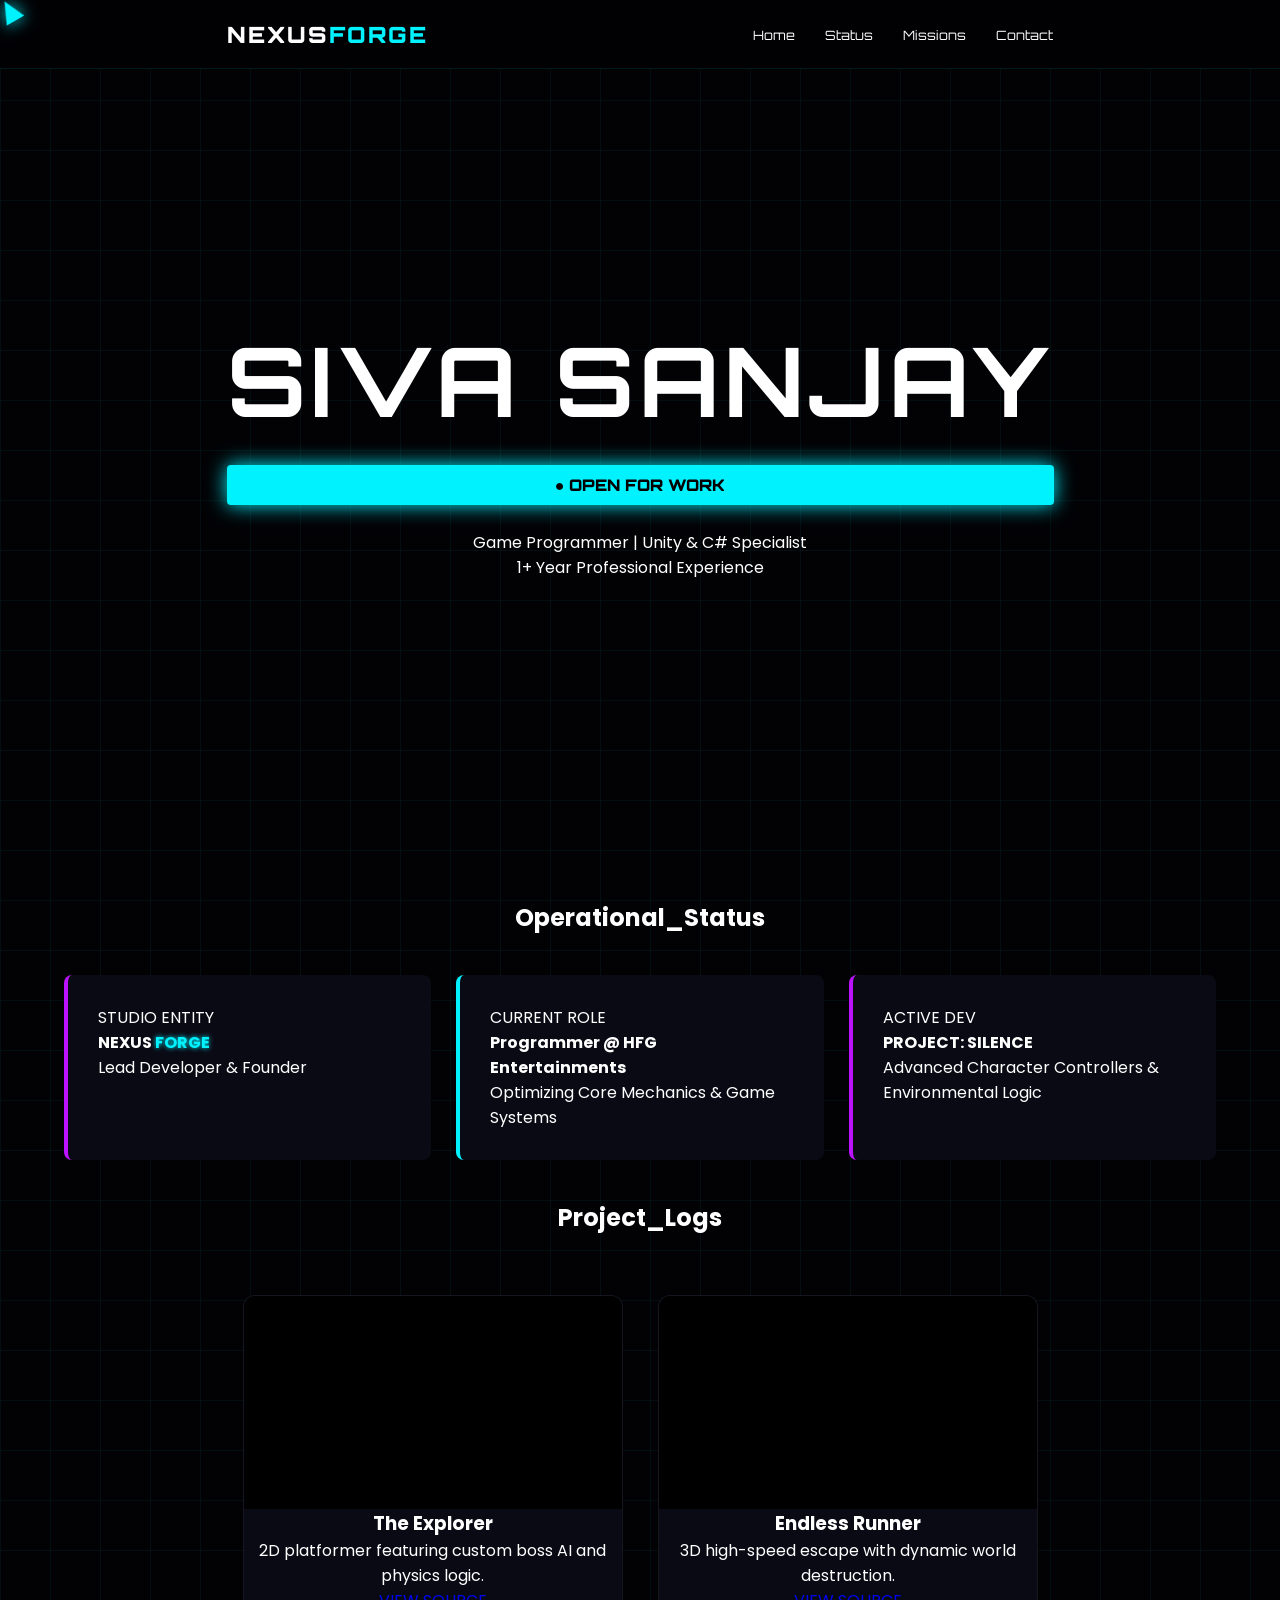
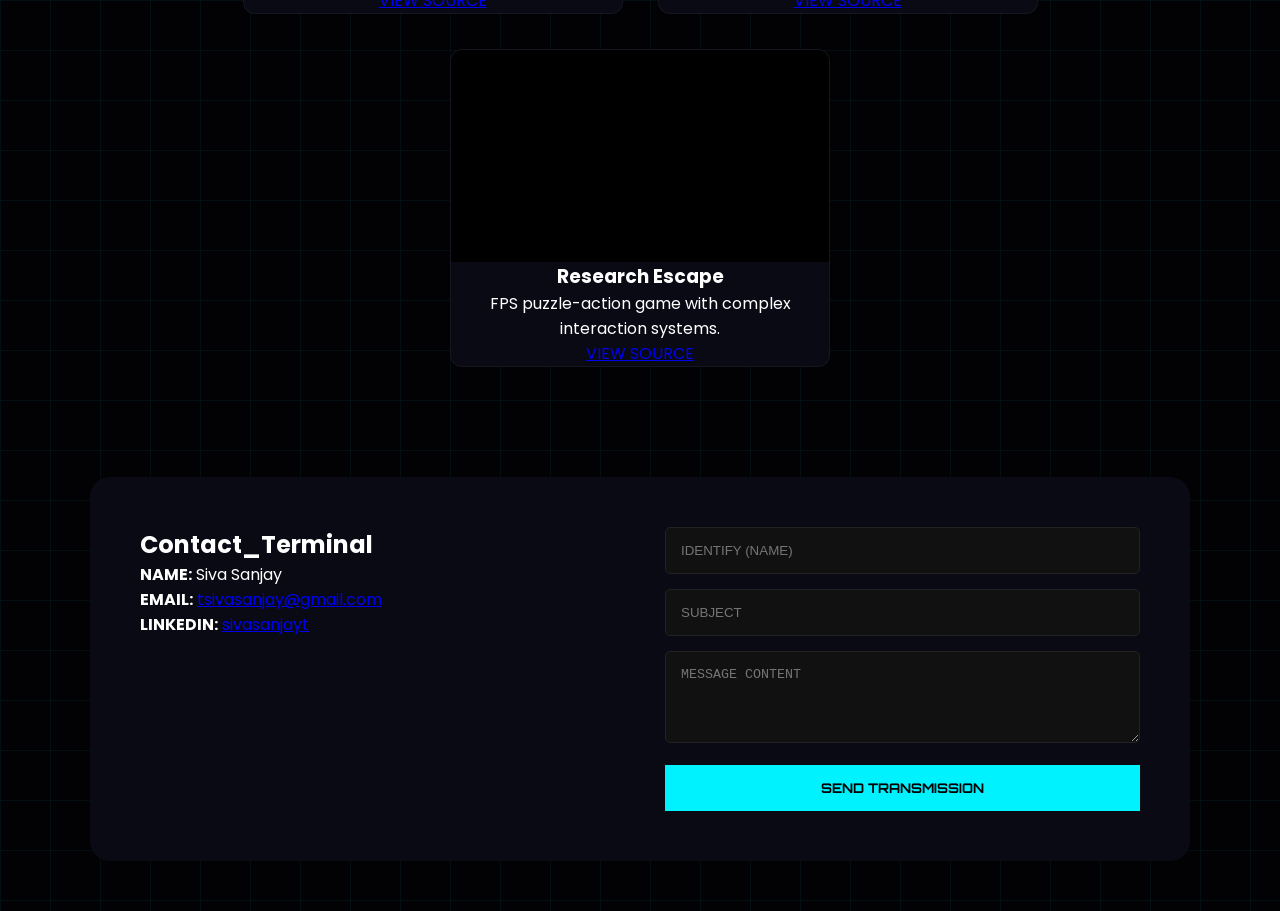
==== index.html @ a41b48b2 "asd" ====
<!DOCTYPE html>
<html lang="en">
<head>
  <meta charset="UTF-8" />
  <meta name="viewport" content="width=device-width, initial-scale=1.0" />
  <title>Siva Sanjay | Nexus Forge Studios</title>
  <link href="https://fonts.googleapis.com/css2?family=Orbitron:wght@400;700;900&family=Poppins:wght@300;400;600&display=swap" rel="stylesheet"/>
  <link href="https://unpkg.com/aos@2.3.1/dist/aos.css" rel="stylesheet">
  <link rel="stylesheet" href="style.css" />
</head>
<body class="dark-theme">
  <div class="custom-cursor"></div>

  <header>
    <nav class="nav-container">
      <div class="logo">NEXUS<span class="forge-glitch" id="forge-logo">FORGE</span></div>
      <ul class="nav-links">
        <li><a href="#home">Home</a></li>
        <li><a href="#status">Status</a></li>
        <li><a href="#projects">Missions</a></li>
        <li><a href="#contact">Contact</a></li>
      </ul>
    </nav>
  </header>

  <main>
    <section class="hero" id="home">
      <div class="hero-content">
        <h1 class="glitch-name" id="main-name" data-text="SIVA SANJAY">SIVA SANJAY</h1>
        <div class="availability-highlight">● OPEN FOR WORK</div>
        <p class="subtitle">Game Programmer | Unity & C# Specialist</p>
        <p class="experience-badge">1+ Year Professional Experience</p>
      </div>
    </section>

    <section id="status" class="status-section" data-aos="fade-up">
      <h2 class="section-title">Operational_Status</h2>
      <div class="status-grid">
        <div class="status-item">
          <span class="node-label">STUDIO ENTITY</span>
          <h4 class="white-text">NEXUS <span class="neon-text">FORGE</span></h4>
          <p>Lead Developer & Founder</p>
        </div>
        <div class="status-item highlight-border">
          <span class="node-label">CURRENT ROLE</span>
          <h4>Programmer @ HFG Entertainments</h4>
          <p>Optimizing Core Mechanics & Game Systems</p>
        </div>
        <div class="status-item silence-node">
          <span class="node-label">ACTIVE DEV</span>
          <h4 class="purple-text">PROJECT: SILENCE</h4>
          <p>Advanced Character Controllers & Environmental Logic</p>
        </div>
      </div>
    </section>

    <section id="projects" class="projects">
      <h2 class="section-title" data-aos="fade-down">Project_Logs</h2>
      <div class="project-grid">
        <div class="project-card" data-aos="fade-up">
          <div class="video-container">
            <video autoplay muted loop playsinline preload="auto">
              <source src="2d-game-demo.mp4" type="video/mp4">
            </video>
          </div>
          <div class="card-info">
            <h3>The Explorer</h3>
            <p>2D platformer featuring custom boss AI and physics logic.</p>
            <a href="https://github.com/SivaSanjayT/2DGame" target="_blank" class="neon-btn">VIEW SOURCE</a>
          </div>
        </div>
        <div class="project-card" data-aos="fade-up" data-aos-delay="100">
          <div class="video-container">
            <video autoplay muted loop playsinline preload="auto">
              <source src="3d-runner-demo.mp4" type="video/mp4">
            </video>
          </div>
          <div class="card-info">
            <h3>Endless Runner</h3>
            <p>3D high-speed escape with dynamic world destruction.</p>
            <a href="https://github.com/SivaSanjayT/3DRunner" target="_blank" class="neon-btn">VIEW SOURCE</a>
          </div>
        </div>
        <div class="project-card" data-aos="fade-up" data-aos-delay="200">
          <div class="video-container">
            <video autoplay muted loop playsinline preload="auto">
              <source src="fps-game-demo.mp4" type="video/mp4">
            </video>
          </div>
          <div class="card-info">
            <h3>Research Escape</h3>
            <p>FPS puzzle-action game with complex interaction systems.</p>
            <a href="https://github.com/SivaSanjayT/FPSGame" target="_blank" class="neon-btn">VIEW SOURCE</a>
          </div>
        </div>
      </div>
    </section>

    <section id="contact" class="contact-section">
      <div class="contact-box" data-aos="zoom-in">
        <div class="contact-details">
          <h2 class="section-title">Contact_Terminal</h2>
          <p><strong>NAME:</strong> Siva Sanjay</p>
          <p><strong>EMAIL:</strong> <a href="mailto:tsivasanjay@gmail.com">tsivasanjay@gmail.com</a></p>
          <p><strong>LINKEDIN:</strong> <a href="https://www.linkedin.com/in/sivasanjayt" target="_blank">sivasanjayt</a></p>
        </div>
        <form class="contact-form" action="https://formspree.io/f/your_id" method="POST">
          <input type="text" name="name" placeholder="IDENTIFY (NAME)" required>
          <input type="text" name="subject" placeholder="SUBJECT" required>
          <textarea name="message" placeholder="MESSAGE CONTENT" rows="4" required></textarea>
          <button type="submit">SEND TRANSMISSION</button>
        </form>
      </div>
    </section>
  </main>

  <script src="https://unpkg.com/aos@2.3.1/dist/aos.js"></script>
  <script src="script.js"></script>
</body>
</html>
---- style.css ----
:root {
  --neon: #00f2ff;
  --purple: #bc13fe;
  --bg: #020205;
}

/* Base Styles */
* { cursor: none; box-sizing: border-box; margin: 0; padding: 0; }
body {
  background: var(--bg);
  background-image: linear-gradient(rgba(0, 242, 255, 0.05) 1px, transparent 1px), 
                    linear-gradient(90deg, rgba(0, 242, 255, 0.05) 1px, transparent 1px);
  background-size: 50px 50px;
  color: #fff;
  font-family: 'Poppins', sans-serif;
  overflow-x: hidden;
  text-align: center;
}

/* Stealth Cursor */
.custom-cursor {
  width: 0; height: 0;
  border-left: 10px solid transparent;
  border-right: 10px solid transparent;
  border-bottom: 22px solid var(--neon);
  position: fixed;
  z-index: 10000;
  pointer-events: none;
  transform: rotate(-30deg);
  filter: drop-shadow(0 0 8px var(--neon));
}

/* Centered Navigation */
.nav-container {
  display: flex;
  justify-content: space-around;
  align-items: center;
  padding: 20px 5%;
  position: fixed;
  width: 100%;
  top: 0;
  background: rgba(2, 2, 5, 0.95);
  backdrop-filter: blur(10px);
  z-index: 1000;
  border-bottom: 1px solid rgba(0, 242, 255, 0.1);
}

.logo { font-family: 'Orbitron'; font-weight: 900; font-size: 1.4rem; letter-spacing: 2px; }
.forge-glitch { color: var(--neon); }
.nav-links { display: flex; list-style: none; gap: 30px; }
.nav-links a { text-decoration: none; color: #fff; font-family: 'Orbitron'; font-size: 0.8rem; transition: 0.3s; }
.nav-links a:hover { color: var(--neon); text-shadow: 0 0 10px var(--neon); }

/* Hero Section */
.hero {
  height: 100vh;
  display: flex;
  flex-direction: column;
  justify-content: center;
  align-items: center;
}

.glitch-name { font-family: 'Orbitron'; font-size: clamp(2.5rem, 10vw, 6rem); letter-spacing: 5px; }

.availability-highlight {
  background: var(--neon);
  color: #000;
  padding: 10px 30px;
  font-family: 'Orbitron';
  font-weight: 900;
  margin: 25px 0;
  box-shadow: 0 0 20px var(--neon);
  border-radius: 4px;
}

/* Centered Grid for Projects */
.project-grid {
  display: flex;
  flex-wrap: wrap;
  justify-content: center;
  gap: 35px;
  padding: 60px 5%;
  max-width: 1400px;
  margin: 0 auto;
}

.project-card {
  background: #0a0a15;
  width: 380px;
  border-radius: 12px;
  overflow: hidden;
  border: 1px solid rgba(255,255,255,0.05);
  transition: 0.4s;
}

.project-card:hover { border-color: var(--neon); transform: translateY(-10px); box-shadow: 0 10px 30px rgba(0, 242, 255, 0.1); }
.video-container { width: 100%; aspect-ratio: 16/9; overflow: hidden; background: #000; }
.video-container video { width: 100%; height: 100%; object-fit: cover; }

/* Status Grid */
.status-grid {
  display: flex;
  flex-wrap: wrap;
  justify-content: center;
  gap: 25px;
  padding: 40px 5%;
}

.status-item {
  background: #0a0a15;
  padding: 30px;
  flex: 1;
  min-width: 300px;
  max-width: 400px;
  text-align: left;
  border-radius: 8px;
  border-left: 4px solid var(--purple);
}

.highlight-border { border-left-color: var(--neon); }
.neon-text { color: var(--neon); text-shadow: 0 0 5px var(--neon); }

/* Contact Section */
.contact-box {
  display: flex;
  flex-wrap: wrap;
  gap: 50px;
  background: #0a0a15;
  padding: 50px;
  border-radius: 20px;
  max-width: 1100px;
  margin: 50px auto;
  text-align: left;
}

.contact-details, .contact-form { flex: 1; min-width: 300px; }
.contact-form input, .contact-form textarea {
  width: 100%; background: #111; border: 1px solid #222; 
  padding: 15px; color: #fff; margin-bottom: 15px; border-radius: 5px;
}

.contact-form button {
  width: 100%; padding: 15px; background: var(--neon); 
  border: none; font-weight: bold; font-family: 'Orbitron';
}

/* Animations */
.glitch-effect { animation: glitch-anim 0.2s infinite; text-shadow: 3px 0 var(--purple); }
@keyframes glitch-anim {
  0% { transform: translate(2px, -2px); }
  50% { transform: translate(-2px, 2px); }
  100% { transform: translate(0); }
}

@media (max-width: 768px) {
  .nav-links { display: none; }
  .custom-cursor { display: none; }
  * { cursor: auto; }
}
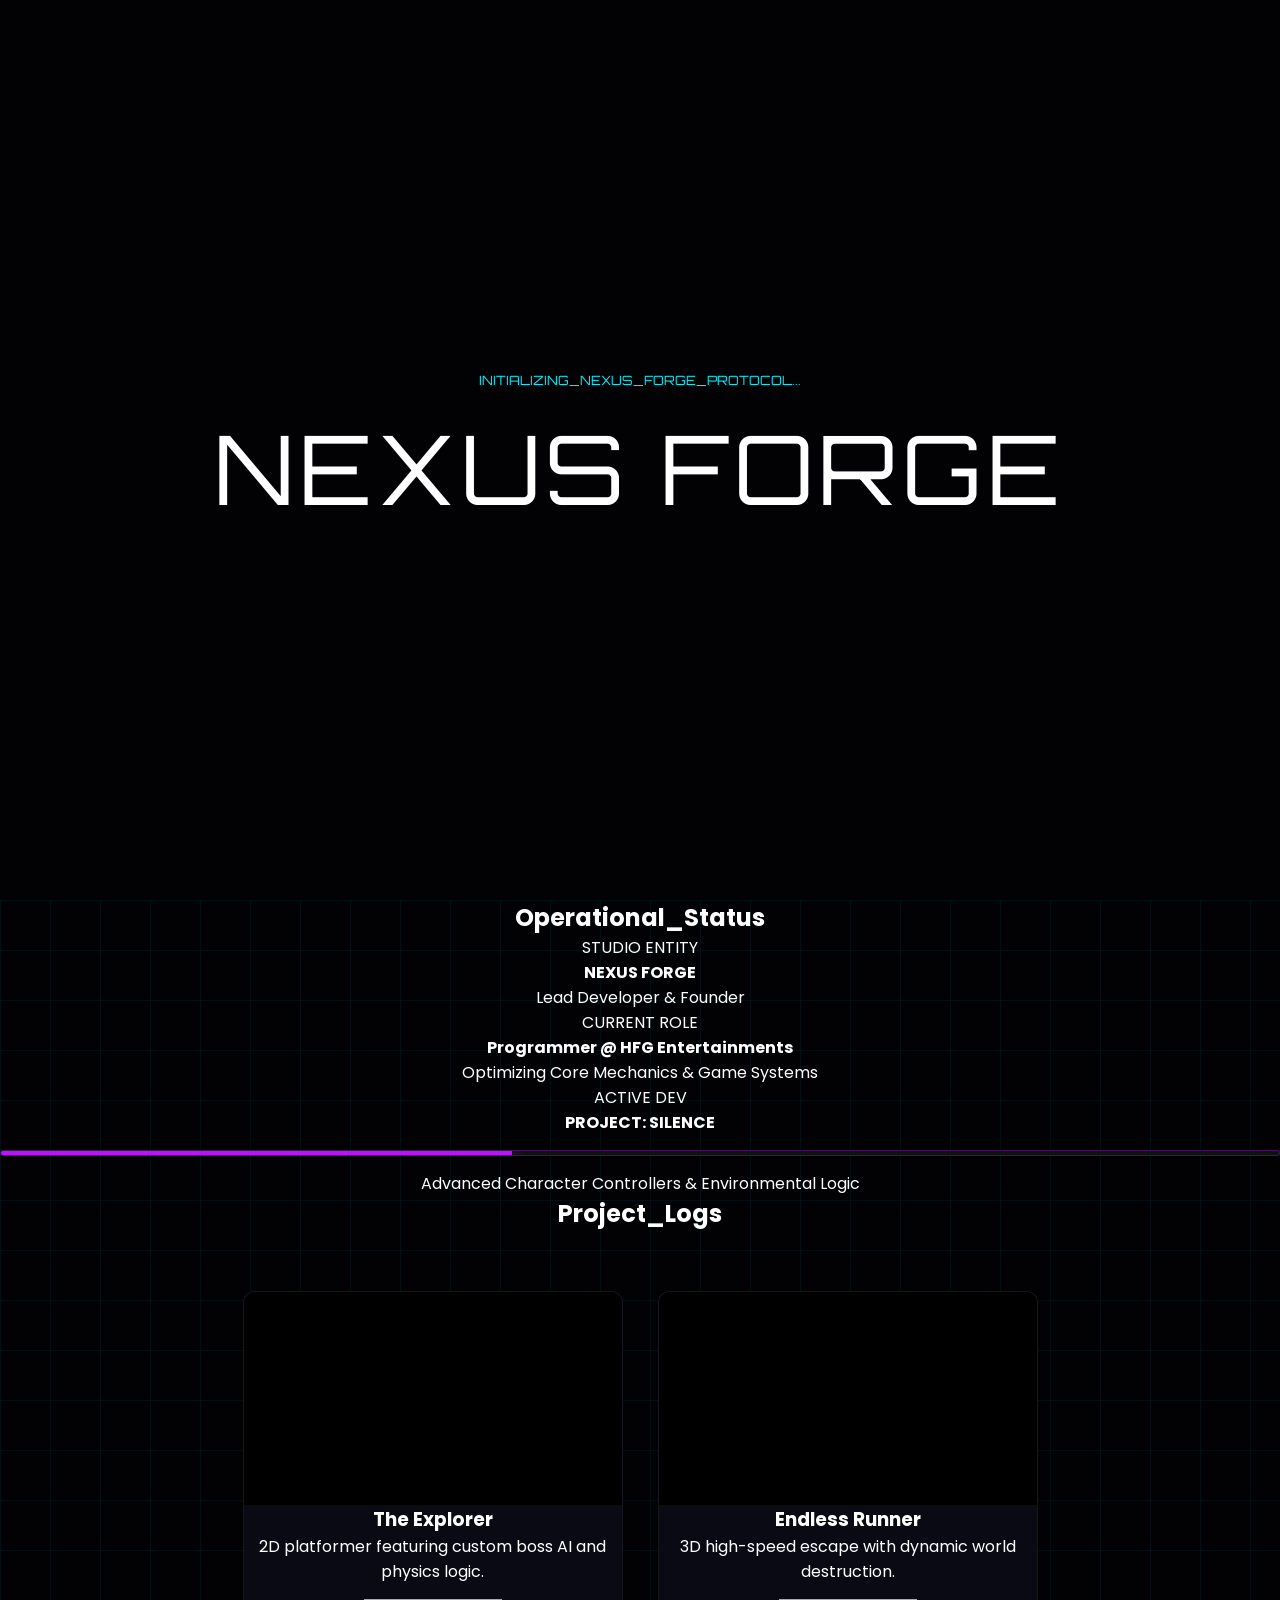
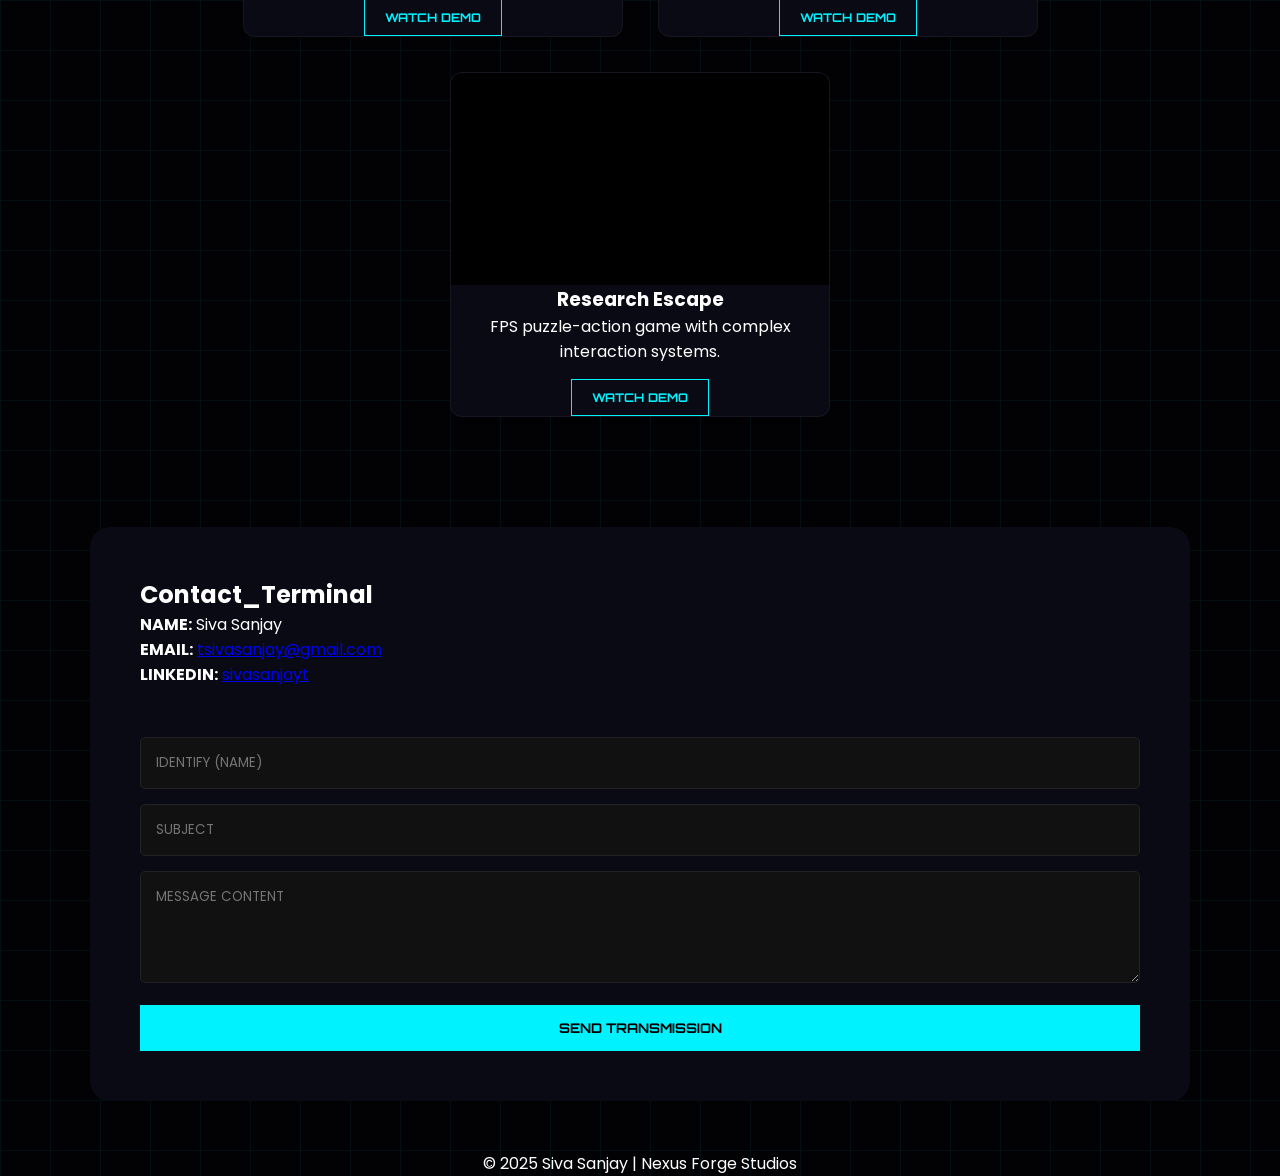
==== commit 9c6e55bd: "udpated ypurub elinek and others" ====
--- a/index.html
+++ b/index.html
@@ -9,6 +9,11 @@
   <link rel="stylesheet" href="style.css" />
 </head>
 <body class="dark-theme">
+  <div id="loader-wrapper">
+    <div class="boot-text">INITIALIZING_NEXUS_FORGE_PROTOCOL...</div>
+    <div class="loader-logo glitch-name" data-text="NEXUS FORGE">NEXUS FORGE</div>
+  </div>
+
   <div class="custom-cursor"></div>
 
   <header>
@@ -48,7 +53,10 @@
         </div>
         <div class="status-item silence-node">
           <span class="node-label">ACTIVE DEV</span>
-          <h4 class="purple-text">PROJECT: SILENCE</h4>
+          <h4 class="purple-text glitch-small" data-text="PROJECT: SILENCE">PROJECT: SILENCE</h4>
+          <div class="looping-progress-container">
+            <div class="looping-progress-bar"></div>
+          </div>
           <p>Advanced Character Controllers & Environmental Logic</p>
         </div>
       </div>
@@ -66,7 +74,7 @@
           <div class="card-info">
             <h3>The Explorer</h3>
             <p>2D platformer featuring custom boss AI and physics logic.</p>
-            <a href="https://github.com/SivaSanjayT/2DGame" target="_blank" class="neon-btn">VIEW SOURCE</a>
+            <a href="https://www.youtube.com/watch?v=54uTe1ITH50" target="_blank" class="neon-btn">WATCH DEMO</a>
           </div>
         </div>
         <div class="project-card" data-aos="fade-up" data-aos-delay="100">
@@ -78,7 +86,7 @@
           <div class="card-info">
             <h3>Endless Runner</h3>
             <p>3D high-speed escape with dynamic world destruction.</p>
-            <a href="https://github.com/SivaSanjayT/3DRunner" target="_blank" class="neon-btn">VIEW SOURCE</a>
+            <a href="https://www.youtube.com/watch?v=nbySOXS1XUM" target="_blank" class="neon-btn">WATCH DEMO</a>
           </div>
         </div>
         <div class="project-card" data-aos="fade-up" data-aos-delay="200">
@@ -90,7 +98,7 @@
           <div class="card-info">
             <h3>Research Escape</h3>
             <p>FPS puzzle-action game with complex interaction systems.</p>
-            <a href="https://github.com/SivaSanjayT/FPSGame" target="_blank" class="neon-btn">VIEW SOURCE</a>
+            <a href="https://www.youtube.com/watch?v=y6Q-Pk1pF6A" target="_blank" class="neon-btn">WATCH DEMO</a>
           </div>
         </div>
       </div>
@@ -104,7 +112,7 @@
           <p><strong>EMAIL:</strong> <a href="mailto:tsivasanjay@gmail.com">tsivasanjay@gmail.com</a></p>
           <p><strong>LINKEDIN:</strong> <a href="https://www.linkedin.com/in/sivasanjayt" target="_blank">sivasanjayt</a></p>
         </div>
-        <form class="contact-form" action="https://formspree.io/f/your_id" method="POST">
+        <form class="contact-form" action="https://formspree.io/f/mqezrzgg" method="POST">
           <input type="text" name="name" placeholder="IDENTIFY (NAME)" required>
           <input type="text" name="subject" placeholder="SUBJECT" required>
           <textarea name="message" placeholder="MESSAGE CONTENT" rows="4" required></textarea>
@@ -114,6 +122,10 @@
     </section>
   </main>
 
+  <footer>
+    <p>&copy; 2025 Siva Sanjay | Nexus Forge Studios</p>
+  </footer>
+
   <script src="https://unpkg.com/aos@2.3.1/dist/aos.js"></script>
   <script src="script.js"></script>
 </body>
--- a/style.css
+++ b/style.css
@@ -4,7 +4,6 @@
   --bg: #020205;
 }
 
-/* Base Styles */
 * { cursor: none; box-sizing: border-box; margin: 0; padding: 0; }
 body {
   background: var(--bg);
@@ -17,143 +16,76 @@
   text-align: center;
 }
 
-/* Stealth Cursor */
+/* CUSTOM STEALTH CURSOR */
 .custom-cursor {
   width: 0; height: 0;
-  border-left: 10px solid transparent;
-  border-right: 10px solid transparent;
+  border-left: 10px solid transparent; border-right: 10px solid transparent;
   border-bottom: 22px solid var(--neon);
-  position: fixed;
-  z-index: 10000;
-  pointer-events: none;
-  transform: rotate(-30deg);
-  filter: drop-shadow(0 0 8px var(--neon));
+  position: fixed; z-index: 10000; pointer-events: none;
+  transform: rotate(-30deg); filter: drop-shadow(0 0 8px var(--neon));
 }
 
-/* Centered Navigation */
+/* BOOT LOADER */
+#loader-wrapper {
+  position: fixed; top: 0; left: 0; width: 100%; height: 100%;
+  background: var(--bg); z-index: 20000;
+  display: flex; flex-direction: column; justify-content: center; align-items: center;
+  transition: opacity 0.8s ease-out;
+}
+.boot-text { font-family: 'Orbitron'; color: var(--neon); font-size: 0.8rem; margin-bottom: 20px; }
+
+/* NAV */
 .nav-container {
-  display: flex;
-  justify-content: space-around;
-  align-items: center;
-  padding: 20px 5%;
-  position: fixed;
-  width: 100%;
-  top: 0;
-  background: rgba(2, 2, 5, 0.95);
-  backdrop-filter: blur(10px);
-  z-index: 1000;
-  border-bottom: 1px solid rgba(0, 242, 255, 0.1);
+  display: flex; justify-content: space-around; align-items: center;
+  padding: 20px 5%; position: fixed; width: 100%; top: 0;
+  background: rgba(2, 2, 5, 0.95); backdrop-filter: blur(10px);
+  z-index: 1000; border-bottom: 1px solid rgba(0, 242, 255, 0.1);
 }
 
-.logo { font-family: 'Orbitron'; font-weight: 900; font-size: 1.4rem; letter-spacing: 2px; }
-.forge-glitch { color: var(--neon); }
-.nav-links { display: flex; list-style: none; gap: 30px; }
-.nav-links a { text-decoration: none; color: #fff; font-family: 'Orbitron'; font-size: 0.8rem; transition: 0.3s; }
-.nav-links a:hover { color: var(--neon); text-shadow: 0 0 10px var(--neon); }
-
-/* Hero Section */
-.hero {
-  height: 100vh;
-  display: flex;
-  flex-direction: column;
-  justify-content: center;
-  align-items: center;
-}
-
+/* HERO */
+.hero { height: 100vh; display: flex; flex-direction: column; justify-content: center; align-items: center; }
 .glitch-name { font-family: 'Orbitron'; font-size: clamp(2.5rem, 10vw, 6rem); letter-spacing: 5px; }
 
 .availability-highlight {
-  background: var(--neon);
-  color: #000;
-  padding: 10px 30px;
-  font-family: 'Orbitron';
-  font-weight: 900;
-  margin: 25px 0;
-  box-shadow: 0 0 20px var(--neon);
-  border-radius: 4px;
+  background: var(--neon); color: #000; padding: 10px 30px;
+  font-family: 'Orbitron'; font-weight: 900; margin: 25px 0;
+  box-shadow: 0 0 20px var(--neon); border-radius: 4px;
 }
 
-/* Centered Grid for Projects */
-.project-grid {
-  display: flex;
-  flex-wrap: wrap;
-  justify-content: center;
-  gap: 35px;
-  padding: 60px 5%;
-  max-width: 1400px;
-  margin: 0 auto;
+/* LOOPING PROGRESS BAR */
+.looping-progress-container {
+  width: 100%; background: #111; height: 6px;
+  margin: 15px 0; border-radius: 3px; overflow: hidden;
+  border: 1px solid rgba(188, 19, 254, 0.3);
+}
+.looping-progress-bar {
+  width: 40%; height: 100%; background: var(--purple);
+  box-shadow: 0 0 15px var(--purple);
+  animation: loop-progress 2s infinite ease-in-out;
+}
+@keyframes loop-progress {
+  0% { transform: translateX(-110%); }
+  100% { transform: translateX(260%); }
 }
 
-.project-card {
-  background: #0a0a15;
-  width: 380px;
-  border-radius: 12px;
-  overflow: hidden;
-  border: 1px solid rgba(255,255,255,0.05);
-  transition: 0.4s;
-}
-
+/* PROJECT CARDS */
+.project-grid { display: flex; flex-wrap: wrap; justify-content: center; gap: 35px; padding: 60px 5%; max-width: 1400px; margin: 0 auto; }
+.project-card { background: #0a0a15; width: 380px; border-radius: 12px; overflow: hidden; border: 1px solid rgba(255,255,255,0.05); transition: 0.4s; }
 .project-card:hover { border-color: var(--neon); transform: translateY(-10px); box-shadow: 0 10px 30px rgba(0, 242, 255, 0.1); }
 .video-container { width: 100%; aspect-ratio: 16/9; overflow: hidden; background: #000; }
 .video-container video { width: 100%; height: 100%; object-fit: cover; }
+.neon-btn { display: inline-block; padding: 10px 20px; border: 1px solid var(--neon); color: var(--neon); font-family: 'Orbitron'; text-decoration: none; font-weight: bold; font-size: 0.75rem; margin-top: 15px; }
+.neon-btn:hover { background: var(--neon); color: #000; box-shadow: 0 0 15px var(--neon); }
 
-/* Status Grid */
-.status-grid {
-  display: flex;
-  flex-wrap: wrap;
-  justify-content: center;
-  gap: 25px;
-  padding: 40px 5%;
-}
-
-.status-item {
-  background: #0a0a15;
-  padding: 30px;
-  flex: 1;
-  min-width: 300px;
-  max-width: 400px;
-  text-align: left;
-  border-radius: 8px;
-  border-left: 4px solid var(--purple);
-}
-
-.highlight-border { border-left-color: var(--neon); }
-.neon-text { color: var(--neon); text-shadow: 0 0 5px var(--neon); }
-
-/* Contact Section */
-.contact-box {
-  display: flex;
-  flex-wrap: wrap;
-  gap: 50px;
-  background: #0a0a15;
-  padding: 50px;
-  border-radius: 20px;
-  max-width: 1100px;
-  margin: 50px auto;
-  text-align: left;
-}
-
-.contact-details, .contact-form { flex: 1; min-width: 300px; }
-.contact-form input, .contact-form textarea {
-  width: 100%; background: #111; border: 1px solid #222; 
-  padding: 15px; color: #fff; margin-bottom: 15px; border-radius: 5px;
-}
-
-.contact-form button {
-  width: 100%; padding: 15px; background: var(--neon); 
-  border: none; font-weight: bold; font-family: 'Orbitron';
-}
-
-/* Animations */
-.glitch-effect { animation: glitch-anim 0.2s infinite; text-shadow: 3px 0 var(--purple); }
+/* GLITCH EFFECTS */
+.glitch-effect { animation: glitch-anim 0.2s infinite; text-shadow: 4px 0 var(--purple), -4px 0 var(--neon); }
 @keyframes glitch-anim {
   0% { transform: translate(2px, -2px); }
   50% { transform: translate(-2px, 2px); }
   100% { transform: translate(0); }
 }
 
-@media (max-width: 768px) {
-  .nav-links { display: none; }
-  .custom-cursor { display: none; }
-  * { cursor: auto; }
-}+/* CONTACT */
+.contact-box { display: flex; flex-wrap: wrap; gap: 50px; background: #0a0a15; padding: 50px; border-radius: 20px; max-width: 1100px; margin: 50px auto; text-align: left; }
+.contact-form input, .contact-form textarea { width: 100%; background: #111; border: 1px solid #222; padding: 15px; color: #fff; margin-bottom: 15px; border-radius: 5px; font-family: 'Poppins'; }
+.contact-form button { width: 100%; padding: 15px; background: var(--neon); border: none; font-weight: bold; font-family: 'Orbitron'; cursor: none; }
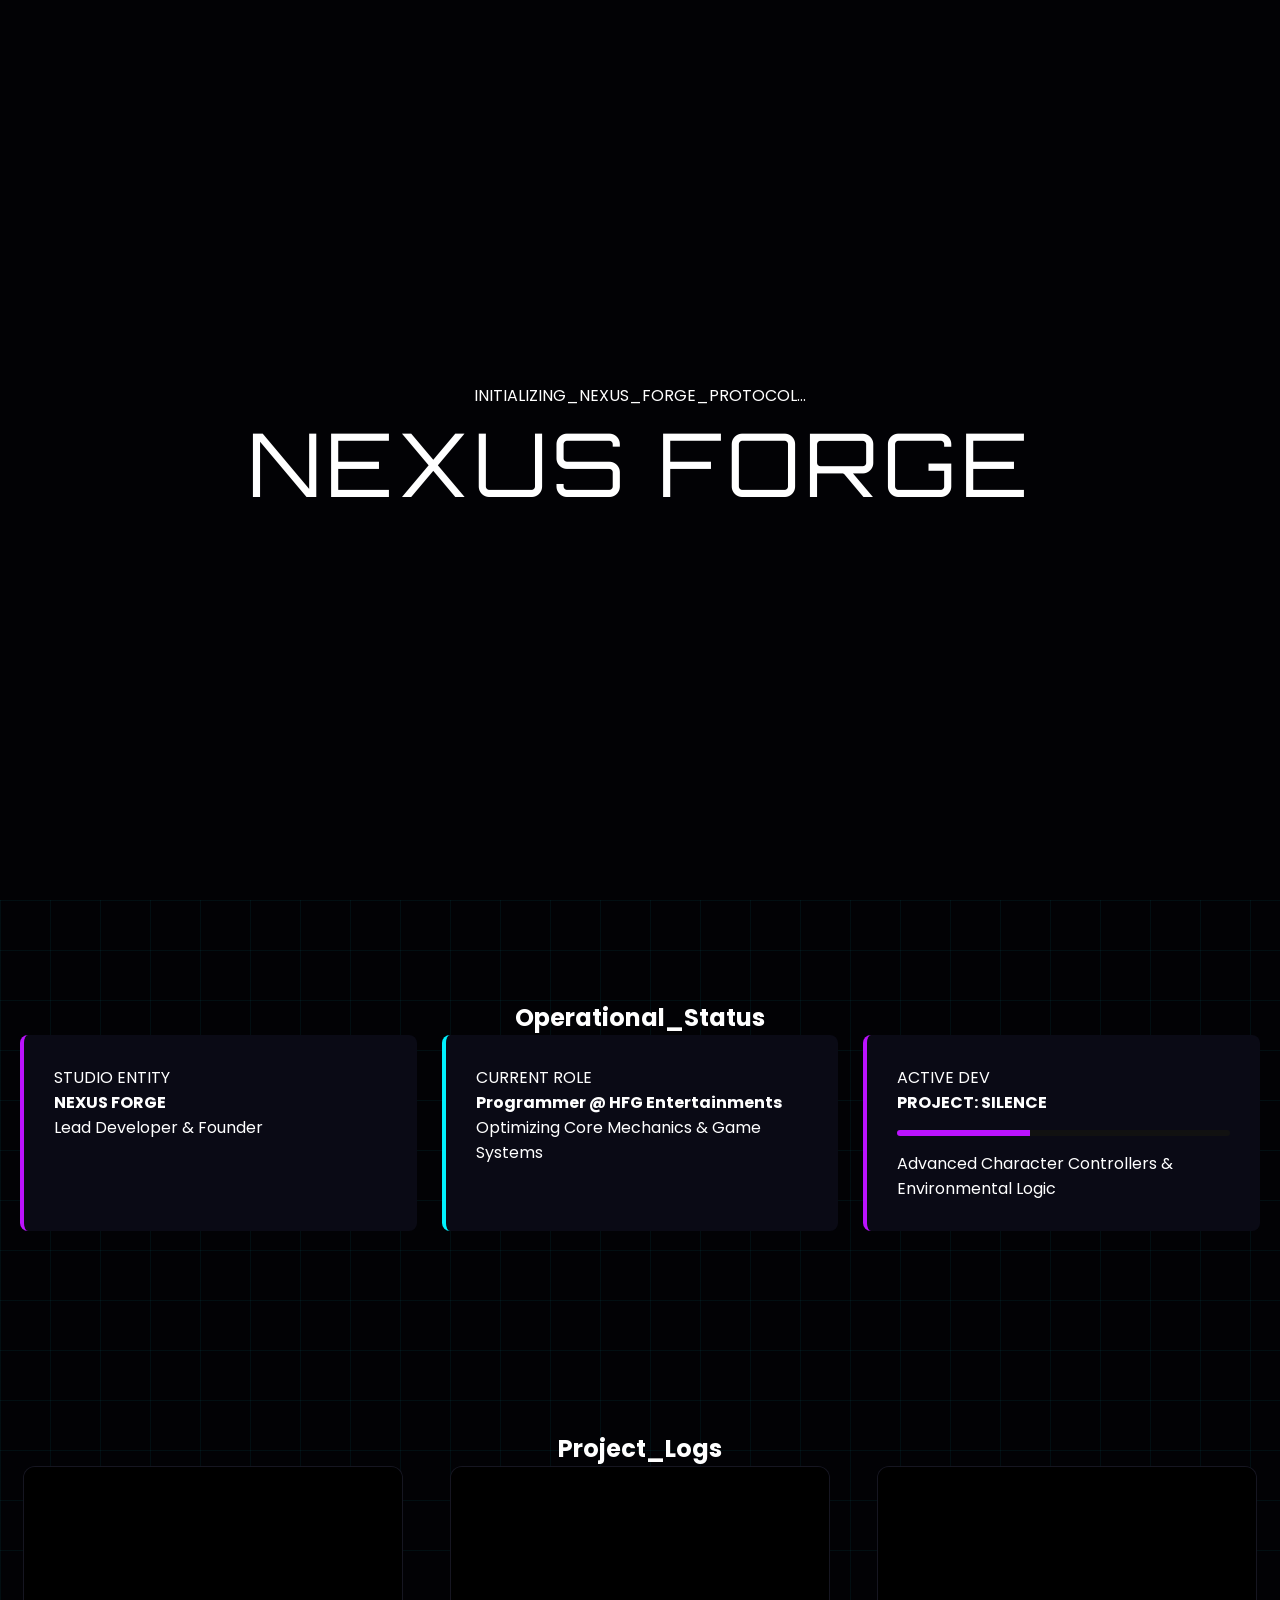
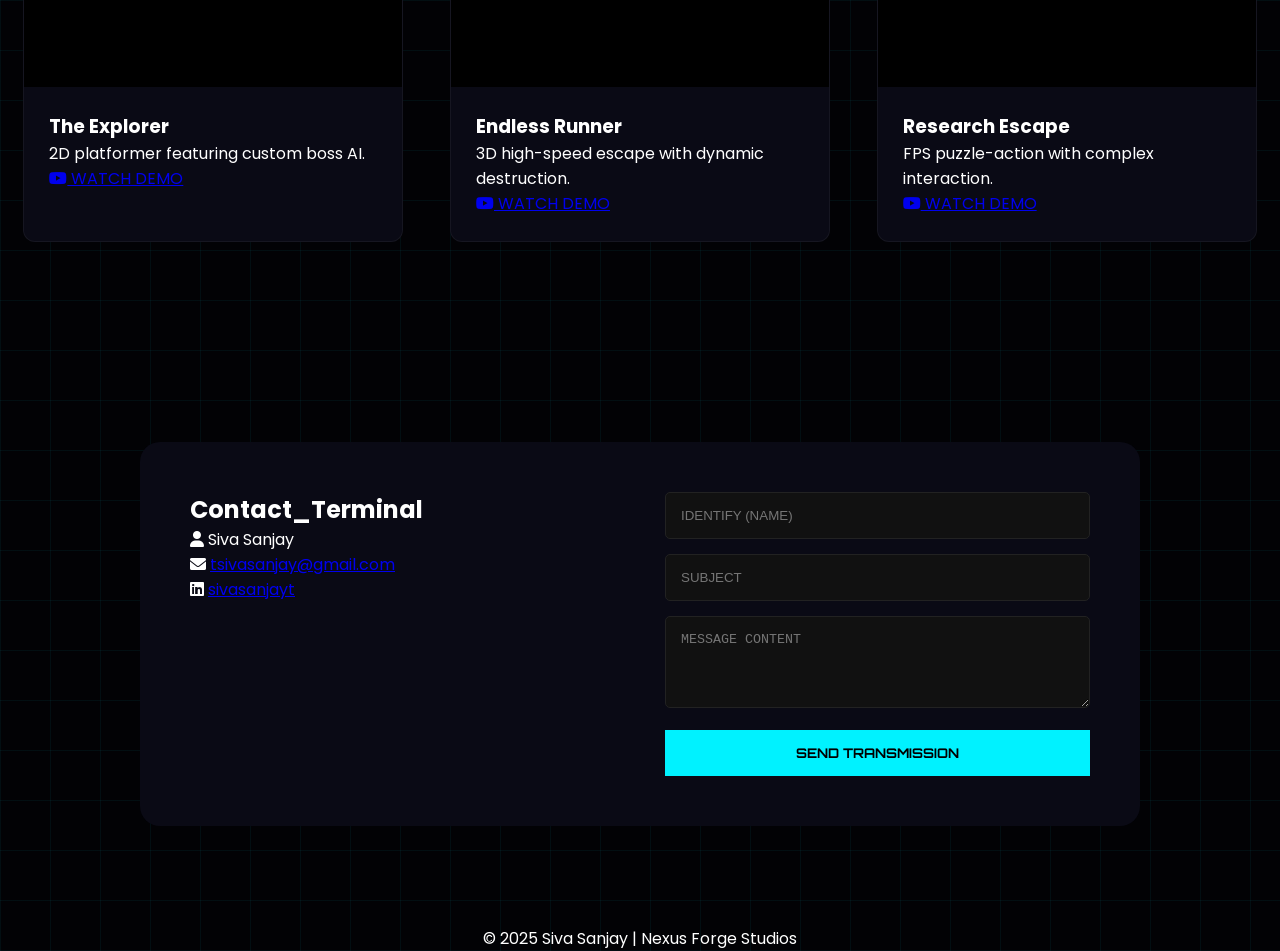
==== commit e8f22a59: "asas" ====
--- a/index.html
+++ b/index.html
@@ -5,6 +5,7 @@
   <meta name="viewport" content="width=device-width, initial-scale=1.0" />
   <title>Siva Sanjay | Nexus Forge Studios</title>
   <link href="https://fonts.googleapis.com/css2?family=Orbitron:wght@400;700;900&family=Poppins:wght@300;400;600&display=swap" rel="stylesheet"/>
+  <link rel="stylesheet" href="https://cdnjs.cloudflare.com/ajax/libs/font-awesome/6.0.0/css/all.min.css">
   <link href="https://unpkg.com/aos@2.3.1/dist/aos.css" rel="stylesheet">
   <link rel="stylesheet" href="style.css" />
 </head>
@@ -19,6 +20,13 @@
   <header>
     <nav class="nav-container">
       <div class="logo">NEXUS<span class="forge-glitch" id="forge-logo">FORGE</span></div>
+      
+      <div class="menu-toggle" id="mobile-menu">
+        <span class="bar"></span>
+        <span class="bar"></span>
+        <span class="bar"></span>
+      </div>
+
       <ul class="nav-links">
         <li><a href="#home">Home</a></li>
         <li><a href="#status">Status</a></li>
@@ -73,8 +81,8 @@
           </div>
           <div class="card-info">
             <h3>The Explorer</h3>
-            <p>2D platformer featuring custom boss AI and physics logic.</p>
-            <a href="https://www.youtube.com/watch?v=54uTe1ITH50" target="_blank" class="neon-btn">WATCH DEMO</a>
+            <p>2D platformer featuring custom boss AI.</p>
+            <a href="https://youtu.be/54uTe1ITH50" target="_blank" class="neon-btn"><i class="fab fa-youtube"></i> WATCH DEMO</a>
           </div>
         </div>
         <div class="project-card" data-aos="fade-up" data-aos-delay="100">
@@ -85,8 +93,8 @@
           </div>
           <div class="card-info">
             <h3>Endless Runner</h3>
-            <p>3D high-speed escape with dynamic world destruction.</p>
-            <a href="https://www.youtube.com/watch?v=nbySOXS1XUM" target="_blank" class="neon-btn">WATCH DEMO</a>
+            <p>3D high-speed escape with dynamic destruction.</p>
+            <a href="#" target="_blank" class="neon-btn"><i class="fab fa-youtube"></i> WATCH DEMO</a>
           </div>
         </div>
         <div class="project-card" data-aos="fade-up" data-aos-delay="200">
@@ -97,8 +105,8 @@
           </div>
           <div class="card-info">
             <h3>Research Escape</h3>
-            <p>FPS puzzle-action game with complex interaction systems.</p>
-            <a href="https://www.youtube.com/watch?v=y6Q-Pk1pF6A" target="_blank" class="neon-btn">WATCH DEMO</a>
+            <p>FPS puzzle-action with complex interaction.</p>
+            <a href="#" target="_blank" class="neon-btn"><i class="fab fa-youtube"></i> WATCH DEMO</a>
           </div>
         </div>
       </div>
@@ -108,9 +116,11 @@
       <div class="contact-box" data-aos="zoom-in">
         <div class="contact-details">
           <h2 class="section-title">Contact_Terminal</h2>
-          <p><strong>NAME:</strong> Siva Sanjay</p>
-          <p><strong>EMAIL:</strong> <a href="mailto:tsivasanjay@gmail.com">tsivasanjay@gmail.com</a></p>
-          <p><strong>LINKEDIN:</strong> <a href="https://www.linkedin.com/in/sivasanjayt" target="_blank">sivasanjayt</a></p>
+          <div class="contact-links">
+            <p><i class="fas fa-user"></i> Siva Sanjay</p>
+            <p><i class="fas fa-envelope"></i> <a href="mailto:tsivasanjay@gmail.com">tsivasanjay@gmail.com</a></p>
+            <p><i class="fab fa-linkedin"></i> <a href="https://www.linkedin.com/in/sivasanjayt" target="_blank">sivasanjayt</a></p>
+          </div>
         </div>
         <form class="contact-form" action="https://formspree.io/f/mqezrzgg" method="POST">
           <input type="text" name="name" placeholder="IDENTIFY (NAME)" required>
--- a/style.css
+++ b/style.css
@@ -4,7 +4,8 @@
   --bg: #020205;
 }
 
-* { cursor: none; box-sizing: border-box; margin: 0; padding: 0; }
+/* RESET & CENTERING BASE */
+* { cursor: none !important; box-sizing: border-box; margin: 0; padding: 0; }
 body {
   background: var(--bg);
   background-image: linear-gradient(rgba(0, 242, 255, 0.05) 1px, transparent 1px), 
@@ -13,79 +14,76 @@
   color: #fff;
   font-family: 'Poppins', sans-serif;
   overflow-x: hidden;
-  text-align: center;
+  display: flex;
+  flex-direction: column;
+  align-items: center; /* This forces the main content to center */
 }
 
-/* CUSTOM STEALTH CURSOR */
+main { width: 100%; display: flex; flex-direction: column; align-items: center; }
+section { width: 100%; max-width: 1400px; display: flex; flex-direction: column; align-items: center; padding: 100px 20px; }
+
+/* STEALTH CURSOR */
 .custom-cursor {
   width: 0; height: 0;
   border-left: 10px solid transparent; border-right: 10px solid transparent;
   border-bottom: 22px solid var(--neon);
-  position: fixed; z-index: 10000; pointer-events: none;
+  position: fixed; z-index: 30000; pointer-events: none;
   transform: rotate(-30deg); filter: drop-shadow(0 0 8px var(--neon));
 }
 
-/* BOOT LOADER */
-#loader-wrapper {
-  position: fixed; top: 0; left: 0; width: 100%; height: 100%;
-  background: var(--bg); z-index: 20000;
-  display: flex; flex-direction: column; justify-content: center; align-items: center;
-  transition: opacity 0.8s ease-out;
-}
-.boot-text { font-family: 'Orbitron'; color: var(--neon); font-size: 0.8rem; margin-bottom: 20px; }
-
-/* NAV */
+/* NAV - STICKY & CENTERED */
 .nav-container {
-  display: flex; justify-content: space-around; align-items: center;
-  padding: 20px 5%; position: fixed; width: 100%; top: 0;
+  display: flex; justify-content: space-between; align-items: center;
+  padding: 0 8%; height: 80px; position: fixed; width: 100%; top: 0;
   background: rgba(2, 2, 5, 0.95); backdrop-filter: blur(10px);
   z-index: 1000; border-bottom: 1px solid rgba(0, 242, 255, 0.1);
 }
 
+.nav-links { display: flex; list-style: none; gap: 30px; }
+.nav-links a { text-decoration: none; color: #fff; font-family: 'Orbitron'; font-size: 0.8rem; transition: 0.3s; }
+.nav-links a:hover { color: var(--neon); text-shadow: 0 0 10px var(--neon); }
+
 /* HERO */
-.hero { height: 100vh; display: flex; flex-direction: column; justify-content: center; align-items: center; }
-.glitch-name { font-family: 'Orbitron'; font-size: clamp(2.5rem, 10vw, 6rem); letter-spacing: 5px; }
+.hero { height: 100vh; justify-content: center; }
+.glitch-name { font-family: 'Orbitron'; font-size: clamp(2.5rem, 10vw, 5.5rem); letter-spacing: 5px; text-align: center; }
+.availability-highlight { background: var(--neon); color: #000; padding: 10px 30px; font-family: 'Orbitron'; font-weight: 900; margin: 25px 0; box-shadow: 0 0 20px var(--neon); }
 
-.availability-highlight {
-  background: var(--neon); color: #000; padding: 10px 30px;
-  font-family: 'Orbitron'; font-weight: 900; margin: 25px 0;
-  box-shadow: 0 0 20px var(--neon); border-radius: 4px;
+/* PROJECT GRID - CENTERED CARDS */
+.project-grid {
+  display: grid;
+  grid-template-columns: repeat(auto-fit, minmax(320px, 1fr));
+  gap: 40px; width: 100%; justify-items: center;
 }
+.project-card { background: #0a0a15; width: 100%; max-width: 380px; border-radius: 12px; overflow: hidden; border: 1px solid rgba(255,255,255,0.05); transition: 0.4s; }
+.project-card:hover { border-color: var(--neon); transform: translateY(-10px); }
+.video-container { width: 100%; aspect-ratio: 16/9; background: #000; }
+.video-container video { width: 100%; height: 100%; object-fit: cover; }
+.card-info { padding: 25px; text-align: left; }
 
-/* LOOPING PROGRESS BAR */
-.looping-progress-container {
-  width: 100%; background: #111; height: 6px;
-  margin: 15px 0; border-radius: 3px; overflow: hidden;
-  border: 1px solid rgba(188, 19, 254, 0.3);
-}
-.looping-progress-bar {
-  width: 40%; height: 100%; background: var(--purple);
-  box-shadow: 0 0 15px var(--purple);
-  animation: loop-progress 2s infinite ease-in-out;
-}
-@keyframes loop-progress {
-  0% { transform: translateX(-110%); }
-  100% { transform: translateX(260%); }
-}
+/* STATUS GRID */
+.status-grid { display: flex; flex-wrap: wrap; justify-content: center; gap: 25px; width: 100%; }
+.status-item { background: #0a0a15; padding: 30px; flex: 1; min-width: 300px; max-width: 400px; text-align: left; border-radius: 8px; border-left: 4px solid var(--purple); }
+.highlight-border { border-left-color: var(--neon); }
+.looping-progress-container { width: 100%; background: #111; height: 6px; margin: 15px 0; border-radius: 3px; overflow: hidden; }
+.looping-progress-bar { width: 40%; height: 100%; background: var(--purple); animation: loop-progress 2s infinite ease-in-out; }
 
-/* PROJECT CARDS */
-.project-grid { display: flex; flex-wrap: wrap; justify-content: center; gap: 35px; padding: 60px 5%; max-width: 1400px; margin: 0 auto; }
-.project-card { background: #0a0a15; width: 380px; border-radius: 12px; overflow: hidden; border: 1px solid rgba(255,255,255,0.05); transition: 0.4s; }
-.project-card:hover { border-color: var(--neon); transform: translateY(-10px); box-shadow: 0 10px 30px rgba(0, 242, 255, 0.1); }
-.video-container { width: 100%; aspect-ratio: 16/9; overflow: hidden; background: #000; }
-.video-container video { width: 100%; height: 100%; object-fit: cover; }
-.neon-btn { display: inline-block; padding: 10px 20px; border: 1px solid var(--neon); color: var(--neon); font-family: 'Orbitron'; text-decoration: none; font-weight: bold; font-size: 0.75rem; margin-top: 15px; }
-.neon-btn:hover { background: var(--neon); color: #000; box-shadow: 0 0 15px var(--neon); }
+@keyframes loop-progress { 0% { transform: translateX(-110%); } 100% { transform: translateX(250%); } }
 
-/* GLITCH EFFECTS */
-.glitch-effect { animation: glitch-anim 0.2s infinite; text-shadow: 4px 0 var(--purple), -4px 0 var(--neon); }
-@keyframes glitch-anim {
-  0% { transform: translate(2px, -2px); }
-  50% { transform: translate(-2px, 2px); }
-  100% { transform: translate(0); }
-}
+/* CONTACT BOX */
+.contact-box { display: flex; flex-wrap: wrap; gap: 50px; background: #0a0a15; padding: 50px; border-radius: 20px; width: 100%; max-width: 1000px; }
+.contact-details, .contact-form { flex: 1; min-width: 280px; }
+.contact-form input, .contact-form textarea { width: 100%; background: #111; border: 1px solid #222; padding: 15px; color: #fff; margin-bottom: 15px; border-radius: 5px; }
+.contact-form button { width: 100%; padding: 15px; background: var(--neon); color: #000; font-family: 'Orbitron'; border: none; font-weight: bold; }
 
-/* CONTACT */
-.contact-box { display: flex; flex-wrap: wrap; gap: 50px; background: #0a0a15; padding: 50px; border-radius: 20px; max-width: 1100px; margin: 50px auto; text-align: left; }
-.contact-form input, .contact-form textarea { width: 100%; background: #111; border: 1px solid #222; padding: 15px; color: #fff; margin-bottom: 15px; border-radius: 5px; font-family: 'Poppins'; }
-.contact-form button { width: 100%; padding: 15px; background: var(--neon); border: none; font-weight: bold; font-family: 'Orbitron'; cursor: none; }+/* BOOT LOADER */
+#loader-wrapper { position: fixed; top: 0; left: 0; width: 100%; height: 100%; background: var(--bg); z-index: 40000; display: flex; flex-direction: column; justify-content: center; align-items: center; transition: 0.8s; }
+
+/* MOBILE HAMBURGER */
+@media (max-width: 768px) {
+  .nav-links { position: fixed; right: -100%; top: 80px; flex-direction: column; background: var(--bg); width: 100%; text-align: center; transition: 0.3s; padding: 40px 0; border-bottom: 1px solid var(--neon); }
+  .nav-links.active { right: 0; }
+  .menu-toggle { display: block; cursor: none; }
+  .bar { display: block; width: 25px; height: 3px; margin: 5px auto; background-color: #fff; }
+  .custom-cursor { display: none; }
+  * { cursor: auto !important; }
+}
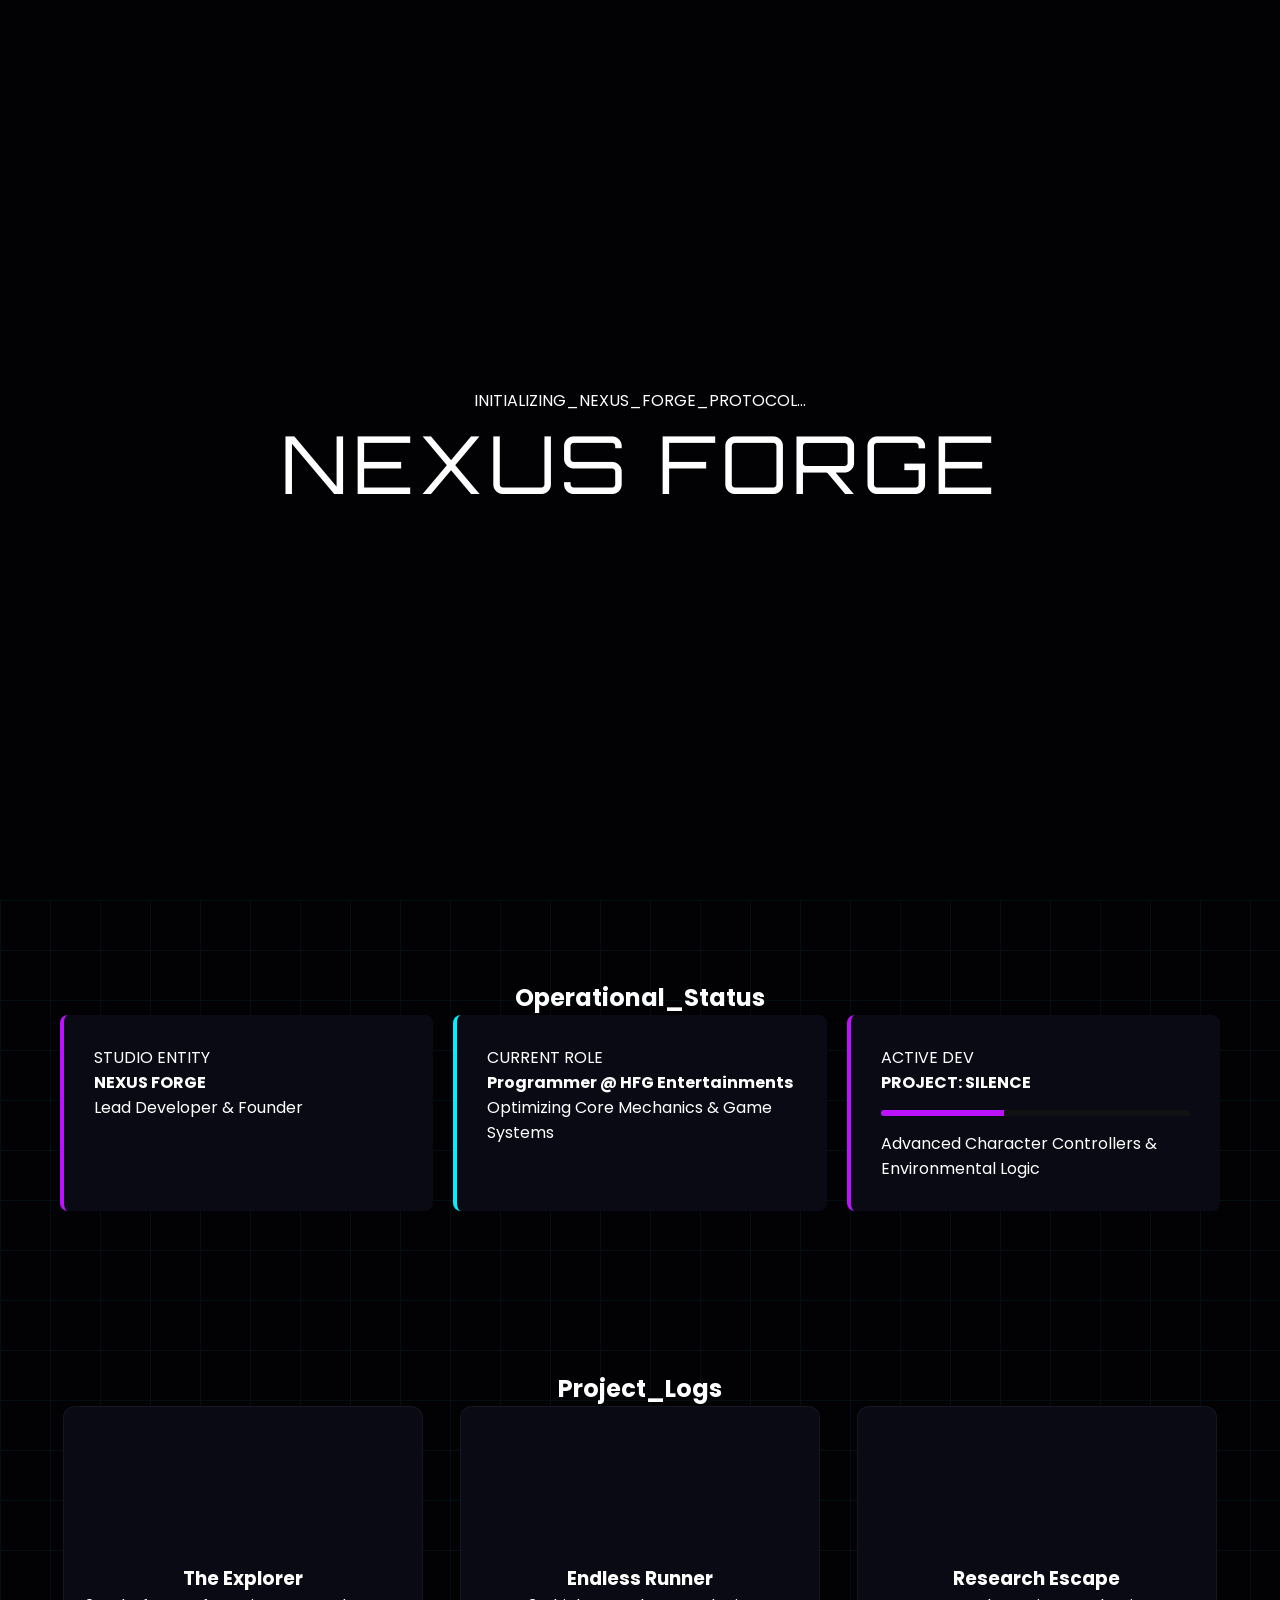
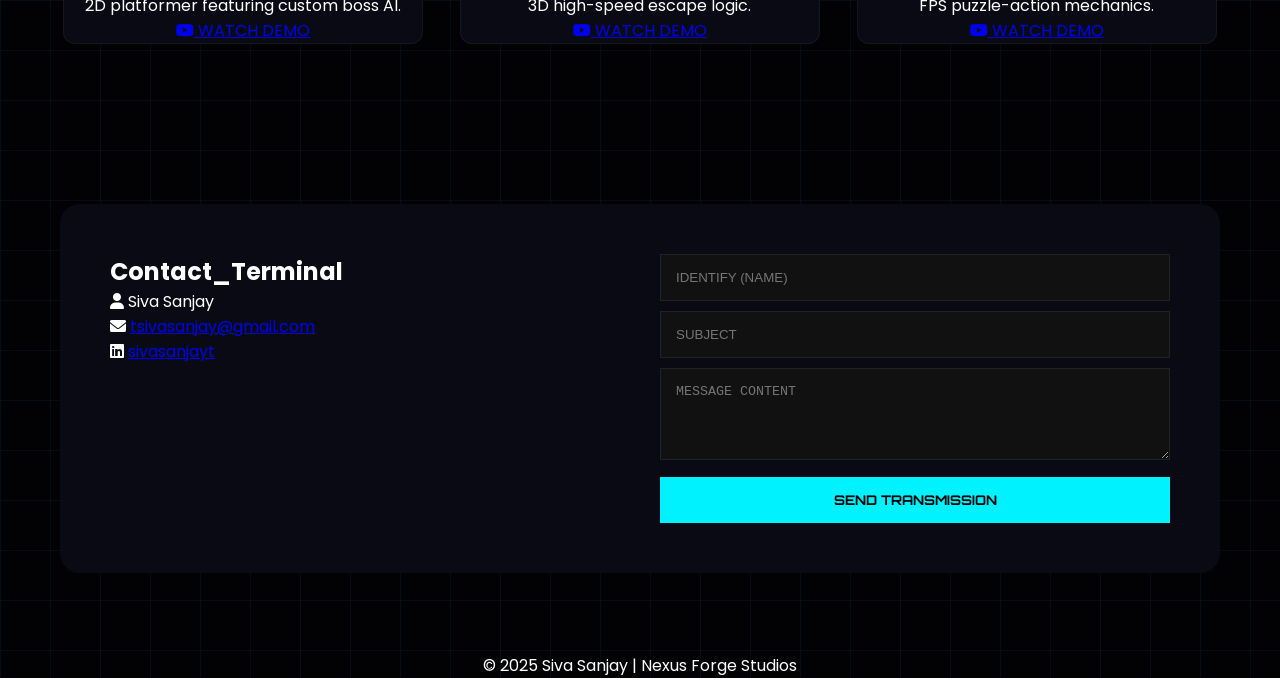
==== commit 5fd1191c: "asd" ====
--- a/index.html
+++ b/index.html
@@ -20,13 +20,9 @@
   <header>
     <nav class="nav-container">
       <div class="logo">NEXUS<span class="forge-glitch" id="forge-logo">FORGE</span></div>
-      
       <div class="menu-toggle" id="mobile-menu">
-        <span class="bar"></span>
-        <span class="bar"></span>
-        <span class="bar"></span>
+        <span class="bar"></span><span class="bar"></span><span class="bar"></span>
       </div>
-
       <ul class="nav-links">
         <li><a href="#home">Home</a></li>
         <li><a href="#status">Status</a></li>
@@ -36,9 +32,9 @@
     </nav>
   </header>
 
-  <main>
+  <main class="content-wrapper">
     <section class="hero" id="home">
-      <div class="hero-content">
+      <div class="hero-center">
         <h1 class="glitch-name" id="main-name" data-text="SIVA SANJAY">SIVA SANJAY</h1>
         <div class="availability-highlight">● OPEN FOR WORK</div>
         <p class="subtitle">Game Programmer | Unity & C# Specialist</p>
@@ -48,7 +44,7 @@
 
     <section id="status" class="status-section" data-aos="fade-up">
       <h2 class="section-title">Operational_Status</h2>
-      <div class="status-grid">
+      <div class="status-flex">
         <div class="status-item">
           <span class="node-label">STUDIO ENTITY</span>
           <h4 class="white-text">NEXUS <span class="neon-text">FORGE</span></h4>
@@ -73,11 +69,9 @@
     <section id="projects" class="projects">
       <h2 class="section-title" data-aos="fade-down">Project_Logs</h2>
       <div class="project-grid">
-        <div class="project-card" data-aos="fade-up">
+        <div class="project-card">
           <div class="video-container">
-            <video autoplay muted loop playsinline preload="auto">
-              <source src="2d-game-demo.mp4" type="video/mp4">
-            </video>
+            <video autoplay muted loop playsinline><source src="2d-game-demo.mp4" type="video/mp4"></video>
           </div>
           <div class="card-info">
             <h3>The Explorer</h3>
@@ -85,27 +79,23 @@
             <a href="https://youtu.be/54uTe1ITH50" target="_blank" class="neon-btn"><i class="fab fa-youtube"></i> WATCH DEMO</a>
           </div>
         </div>
-        <div class="project-card" data-aos="fade-up" data-aos-delay="100">
+        <div class="project-card">
           <div class="video-container">
-            <video autoplay muted loop playsinline preload="auto">
-              <source src="3d-runner-demo.mp4" type="video/mp4">
-            </video>
+            <video autoplay muted loop playsinline><source src="3d-runner-demo.mp4" type="video/mp4"></video>
           </div>
           <div class="card-info">
             <h3>Endless Runner</h3>
-            <p>3D high-speed escape with dynamic destruction.</p>
+            <p>3D high-speed escape logic.</p>
             <a href="#" target="_blank" class="neon-btn"><i class="fab fa-youtube"></i> WATCH DEMO</a>
           </div>
         </div>
-        <div class="project-card" data-aos="fade-up" data-aos-delay="200">
+        <div class="project-card">
           <div class="video-container">
-            <video autoplay muted loop playsinline preload="auto">
-              <source src="fps-game-demo.mp4" type="video/mp4">
-            </video>
+            <video autoplay muted loop playsinline><source src="fps-game-demo.mp4" type="video/mp4"></video>
           </div>
           <div class="card-info">
             <h3>Research Escape</h3>
-            <p>FPS puzzle-action with complex interaction.</p>
+            <p>FPS puzzle-action mechanics.</p>
             <a href="#" target="_blank" class="neon-btn"><i class="fab fa-youtube"></i> WATCH DEMO</a>
           </div>
         </div>
--- a/style.css
+++ b/style.css
@@ -4,7 +4,7 @@
   --bg: #020205;
 }
 
-/* RESET & CENTERING BASE */
+/* FIXING MISALIGNMENT */
 * { cursor: none !important; box-sizing: border-box; margin: 0; padding: 0; }
 body {
   background: var(--bg);
@@ -14,76 +14,116 @@
   color: #fff;
   font-family: 'Poppins', sans-serif;
   overflow-x: hidden;
+  text-align: center; /* Center all inline text */
+}
+
+/* Ensure the main container fills the width but centers content */
+.content-wrapper {
+  width: 100%;
   display: flex;
   flex-direction: column;
-  align-items: center; /* This forces the main content to center */
+  align-items: center;
 }
 
-main { width: 100%; display: flex; flex-direction: column; align-items: center; }
-section { width: 100%; max-width: 1400px; display: flex; flex-direction: column; align-items: center; padding: 100px 20px; }
+section {
+  width: 100%;
+  max-width: 1200px; /* Limits width so it doesn't look stretched on Odyssey G7 */
+  margin: 0 auto;
+  padding: 80px 20px;
+  display: flex;
+  flex-direction: column;
+  align-items: center;
+}
 
-/* STEALTH CURSOR */
+/* NAV BAR FIX */
+.nav-container {
+  display: flex;
+  justify-content: space-between;
+  align-items: center;
+  padding: 0 10%;
+  height: 80px;
+  position: fixed;
+  width: 100%;
+  top: 0;
+  background: rgba(2, 2, 5, 0.95);
+  backdrop-filter: blur(10px);
+  z-index: 1000;
+  border-bottom: 1px solid rgba(0, 242, 255, 0.1);
+}
+
+.logo { font-family: 'Orbitron'; font-weight: 900; }
+.nav-links { display: flex; list-style: none; gap: 30px; }
+.nav-links a { text-decoration: none; color: #fff; font-family: 'Orbitron'; font-size: 0.8rem; }
+
+/* HERO FIX */
+.hero { height: 100vh; justify-content: center; }
+.glitch-name { font-family: 'Orbitron'; font-size: clamp(2.5rem, 8vw, 5rem); letter-spacing: 5px; }
+.availability-highlight { background: var(--neon); color: #000; padding: 10px 30px; font-family: 'Orbitron'; font-weight: 900; margin: 20px 0; box-shadow: 0 0 20px var(--neon); }
+
+/* STATUS FLEX - NO MORE LEFT ALIGN */
+.status-flex {
+  display: flex;
+  flex-wrap: wrap;
+  justify-content: center;
+  gap: 20px;
+  width: 100%;
+}
+.status-item {
+  background: #0a0a15;
+  padding: 30px;
+  flex: 1;
+  min-width: 300px;
+  max-width: 380px;
+  text-align: left;
+  border-radius: 8px;
+  border-left: 4px solid var(--purple);
+}
+.highlight-border { border-left-color: var(--neon); }
+
+/* PROJECT GRID FIX */
+.project-grid {
+  display: grid;
+  grid-template-columns: repeat(auto-fit, minmax(320px, 1fr));
+  gap: 30px;
+  width: 100%;
+  justify-items: center;
+}
+.project-card {
+  background: #0a0a15;
+  width: 100%;
+  max-width: 360px;
+  border-radius: 12px;
+  overflow: hidden;
+  border: 1px solid rgba(255,255,255,0.05);
+}
+
+/* PROGRESS BAR LOOP */
+.looping-progress-container { width: 100%; background: #111; height: 6px; margin: 15px 0; border-radius: 3px; overflow: hidden; }
+.looping-progress-bar { width: 40%; height: 100%; background: var(--purple); animation: loop-progress 2s infinite ease-in-out; }
+@keyframes loop-progress { 0% { transform: translateX(-110%); } 100% { transform: translateX(250%); } }
+
+/* CONTACT FIX */
+.contact-box {
+  display: flex;
+  flex-wrap: wrap;
+  gap: 40px;
+  background: #0a0a15;
+  padding: 50px;
+  border-radius: 20px;
+  width: 100%;
+}
+.contact-details, .contact-form { flex: 1; min-width: 280px; text-align: left; }
+.contact-form input, .contact-form textarea { width: 100%; background: #111; border: 1px solid #222; padding: 15px; color: #fff; margin-bottom: 10px; }
+.contact-form button { width: 100%; padding: 15px; background: var(--neon); font-family: 'Orbitron'; font-weight: bold; border: none; }
+
+/* CURSOR */
 .custom-cursor {
   width: 0; height: 0;
   border-left: 10px solid transparent; border-right: 10px solid transparent;
   border-bottom: 22px solid var(--neon);
-  position: fixed; z-index: 30000; pointer-events: none;
+  position: fixed; z-index: 10000; pointer-events: none;
   transform: rotate(-30deg); filter: drop-shadow(0 0 8px var(--neon));
 }
 
-/* NAV - STICKY & CENTERED */
-.nav-container {
-  display: flex; justify-content: space-between; align-items: center;
-  padding: 0 8%; height: 80px; position: fixed; width: 100%; top: 0;
-  background: rgba(2, 2, 5, 0.95); backdrop-filter: blur(10px);
-  z-index: 1000; border-bottom: 1px solid rgba(0, 242, 255, 0.1);
-}
-
-.nav-links { display: flex; list-style: none; gap: 30px; }
-.nav-links a { text-decoration: none; color: #fff; font-family: 'Orbitron'; font-size: 0.8rem; transition: 0.3s; }
-.nav-links a:hover { color: var(--neon); text-shadow: 0 0 10px var(--neon); }
-
-/* HERO */
-.hero { height: 100vh; justify-content: center; }
-.glitch-name { font-family: 'Orbitron'; font-size: clamp(2.5rem, 10vw, 5.5rem); letter-spacing: 5px; text-align: center; }
-.availability-highlight { background: var(--neon); color: #000; padding: 10px 30px; font-family: 'Orbitron'; font-weight: 900; margin: 25px 0; box-shadow: 0 0 20px var(--neon); }
-
-/* PROJECT GRID - CENTERED CARDS */
-.project-grid {
-  display: grid;
-  grid-template-columns: repeat(auto-fit, minmax(320px, 1fr));
-  gap: 40px; width: 100%; justify-items: center;
-}
-.project-card { background: #0a0a15; width: 100%; max-width: 380px; border-radius: 12px; overflow: hidden; border: 1px solid rgba(255,255,255,0.05); transition: 0.4s; }
-.project-card:hover { border-color: var(--neon); transform: translateY(-10px); }
-.video-container { width: 100%; aspect-ratio: 16/9; background: #000; }
-.video-container video { width: 100%; height: 100%; object-fit: cover; }
-.card-info { padding: 25px; text-align: left; }
-
-/* STATUS GRID */
-.status-grid { display: flex; flex-wrap: wrap; justify-content: center; gap: 25px; width: 100%; }
-.status-item { background: #0a0a15; padding: 30px; flex: 1; min-width: 300px; max-width: 400px; text-align: left; border-radius: 8px; border-left: 4px solid var(--purple); }
-.highlight-border { border-left-color: var(--neon); }
-.looping-progress-container { width: 100%; background: #111; height: 6px; margin: 15px 0; border-radius: 3px; overflow: hidden; }
-.looping-progress-bar { width: 40%; height: 100%; background: var(--purple); animation: loop-progress 2s infinite ease-in-out; }
-
-@keyframes loop-progress { 0% { transform: translateX(-110%); } 100% { transform: translateX(250%); } }
-
-/* CONTACT BOX */
-.contact-box { display: flex; flex-wrap: wrap; gap: 50px; background: #0a0a15; padding: 50px; border-radius: 20px; width: 100%; max-width: 1000px; }
-.contact-details, .contact-form { flex: 1; min-width: 280px; }
-.contact-form input, .contact-form textarea { width: 100%; background: #111; border: 1px solid #222; padding: 15px; color: #fff; margin-bottom: 15px; border-radius: 5px; }
-.contact-form button { width: 100%; padding: 15px; background: var(--neon); color: #000; font-family: 'Orbitron'; border: none; font-weight: bold; }
-
 /* BOOT LOADER */
-#loader-wrapper { position: fixed; top: 0; left: 0; width: 100%; height: 100%; background: var(--bg); z-index: 40000; display: flex; flex-direction: column; justify-content: center; align-items: center; transition: 0.8s; }
-
-/* MOBILE HAMBURGER */
-@media (max-width: 768px) {
-  .nav-links { position: fixed; right: -100%; top: 80px; flex-direction: column; background: var(--bg); width: 100%; text-align: center; transition: 0.3s; padding: 40px 0; border-bottom: 1px solid var(--neon); }
-  .nav-links.active { right: 0; }
-  .menu-toggle { display: block; cursor: none; }
-  .bar { display: block; width: 25px; height: 3px; margin: 5px auto; background-color: #fff; }
-  .custom-cursor { display: none; }
-  * { cursor: auto !important; }
-}+#loader-wrapper { position: fixed; top: 0; left: 0; width: 100%; height: 100%; background: var(--bg); z-index: 20000; display: flex; flex-direction: column; justify-content: center; align-items: center; transition: 0.8s; }
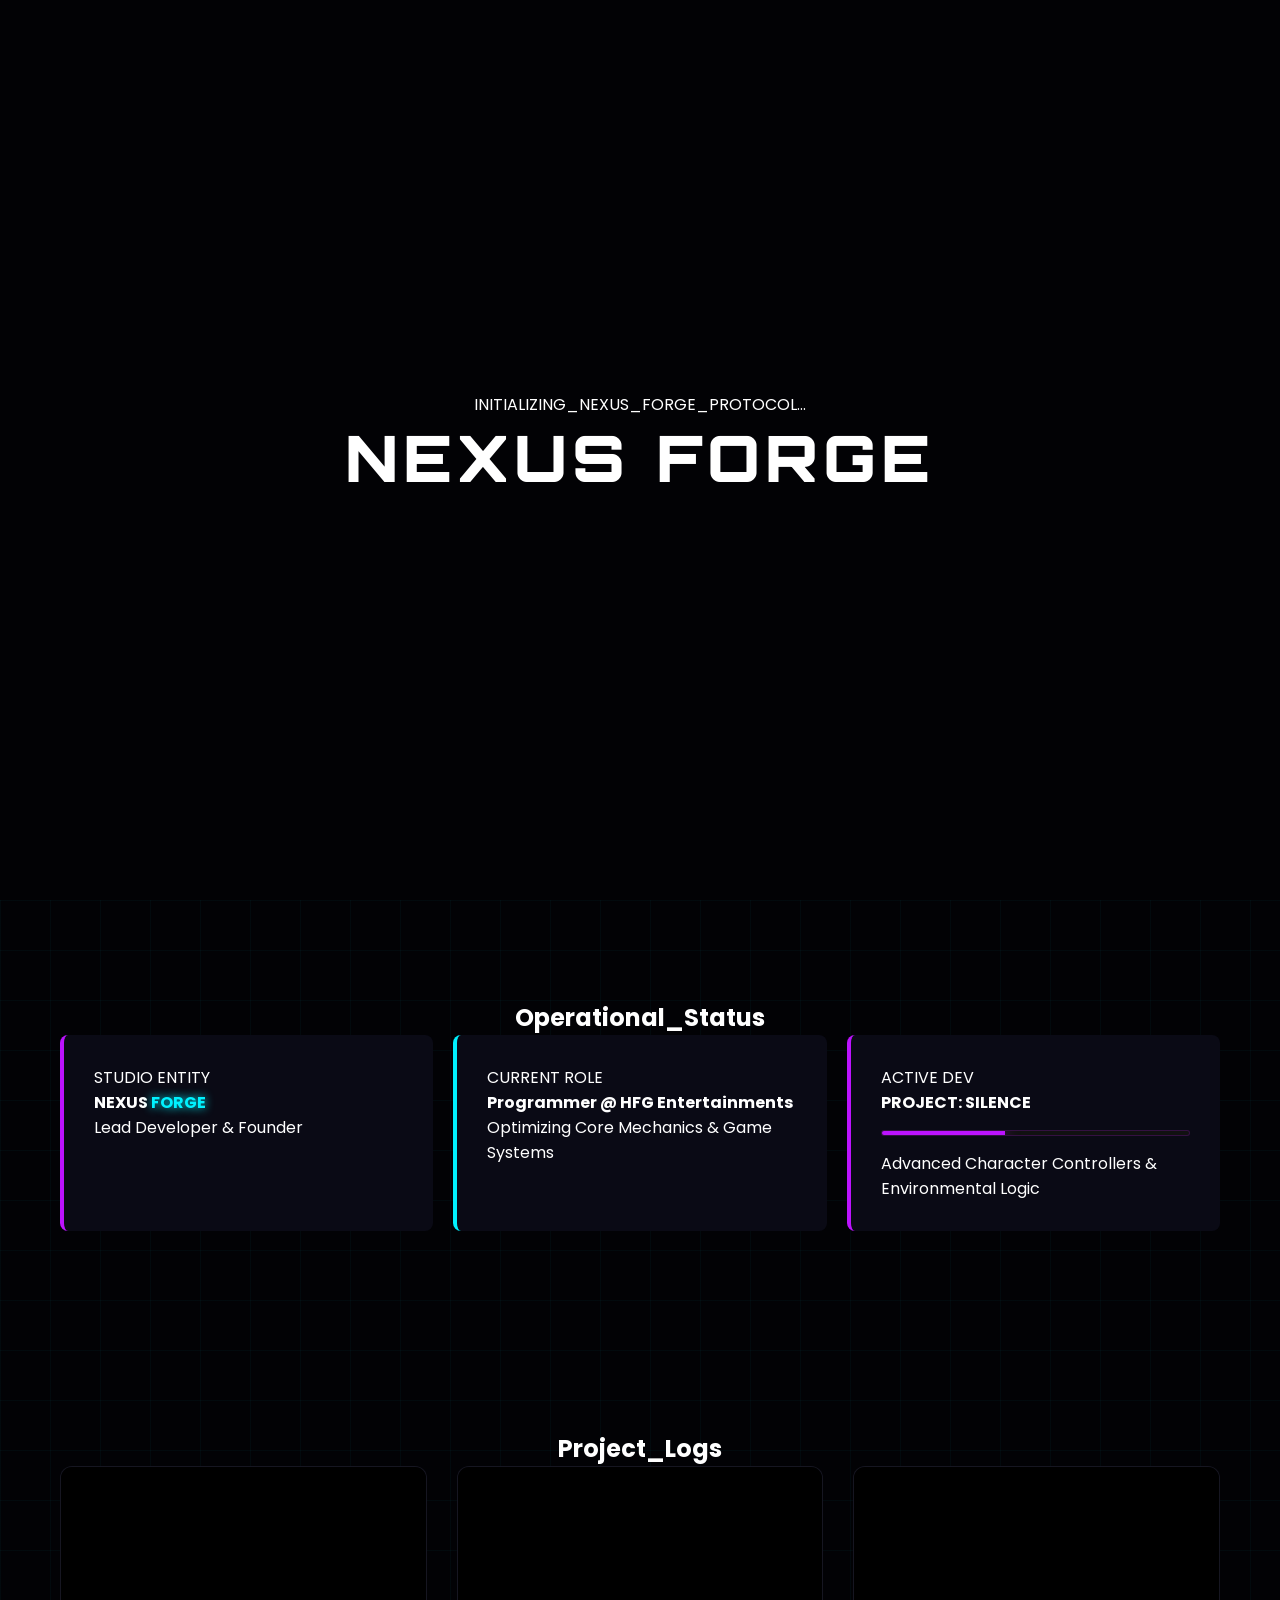
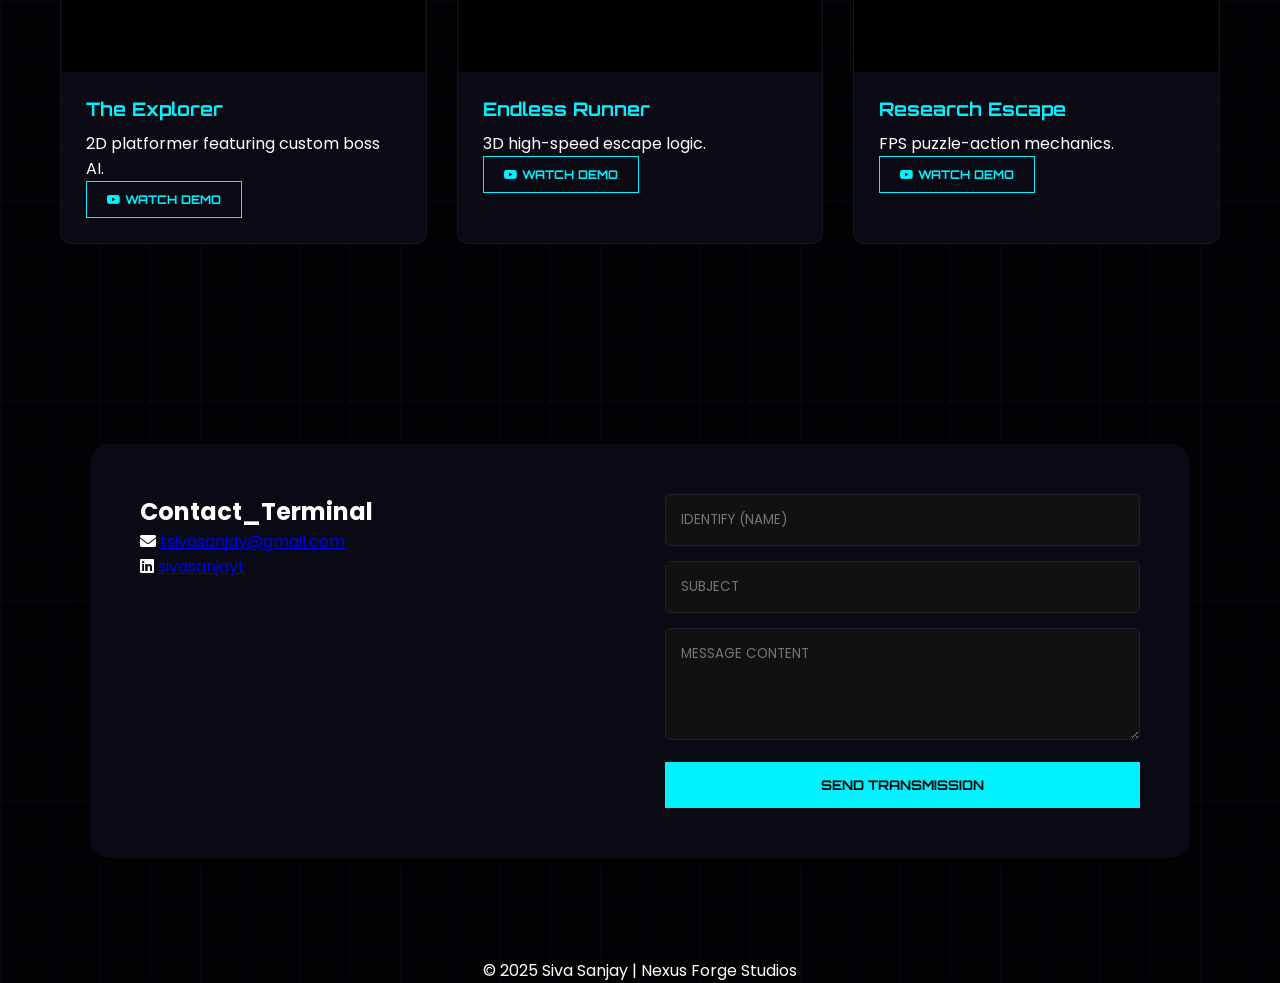
==== commit 2662dbfe: "asd" ====
--- a/index.html
+++ b/index.html
@@ -19,10 +19,7 @@
 
   <header>
     <nav class="nav-container">
-      <div class="logo">NEXUS<span class="forge-glitch" id="forge-logo">FORGE</span></div>
-      <div class="menu-toggle" id="mobile-menu">
-        <span class="bar"></span><span class="bar"></span><span class="bar"></span>
-      </div>
+      <div class="logo">NEXUS<span class="forge-neon" id="forge-logo">FORGE</span></div>
       <ul class="nav-links">
         <li><a href="#home">Home</a></li>
         <li><a href="#status">Status</a></li>
@@ -45,17 +42,17 @@
     <section id="status" class="status-section" data-aos="fade-up">
       <h2 class="section-title">Operational_Status</h2>
       <div class="status-flex">
-        <div class="status-item">
+        <div class="status-card">
           <span class="node-label">STUDIO ENTITY</span>
-          <h4 class="white-text">NEXUS <span class="neon-text">FORGE</span></h4>
+          <h4 class="white-text">NEXUS <span class="forge-neon">FORGE</span></h4>
           <p>Lead Developer & Founder</p>
         </div>
-        <div class="status-item highlight-border">
+        <div class="status-card highlight-border">
           <span class="node-label">CURRENT ROLE</span>
           <h4>Programmer @ HFG Entertainments</h4>
           <p>Optimizing Core Mechanics & Game Systems</p>
         </div>
-        <div class="status-item silence-node">
+        <div class="status-card silence-node">
           <span class="node-label">ACTIVE DEV</span>
           <h4 class="purple-text glitch-small" data-text="PROJECT: SILENCE">PROJECT: SILENCE</h4>
           <div class="looping-progress-container">
@@ -71,7 +68,9 @@
       <div class="project-grid">
         <div class="project-card">
           <div class="video-container">
-            <video autoplay muted loop playsinline><source src="2d-game-demo.mp4" type="video/mp4"></video>
+            <video autoplay muted loop playsinline preload="auto">
+              <source src="2d-game-demo.mp4" type="video/mp4">
+            </video>
           </div>
           <div class="card-info">
             <h3>The Explorer</h3>
@@ -81,7 +80,9 @@
         </div>
         <div class="project-card">
           <div class="video-container">
-            <video autoplay muted loop playsinline><source src="3d-runner-demo.mp4" type="video/mp4"></video>
+            <video autoplay muted loop playsinline preload="auto">
+              <source src="3d-runner-demo.mp4" type="video/mp4">
+            </video>
           </div>
           <div class="card-info">
             <h3>Endless Runner</h3>
@@ -91,7 +92,9 @@
         </div>
         <div class="project-card">
           <div class="video-container">
-            <video autoplay muted loop playsinline><source src="fps-game-demo.mp4" type="video/mp4"></video>
+            <video autoplay muted loop playsinline preload="auto">
+              <source src="fps-game-demo.mp4" type="video/mp4">
+            </video>
           </div>
           <div class="card-info">
             <h3>Research Escape</h3>
@@ -107,7 +110,6 @@
         <div class="contact-details">
           <h2 class="section-title">Contact_Terminal</h2>
           <div class="contact-links">
-            <p><i class="fas fa-user"></i> Siva Sanjay</p>
             <p><i class="fas fa-envelope"></i> <a href="mailto:tsivasanjay@gmail.com">tsivasanjay@gmail.com</a></p>
             <p><i class="fab fa-linkedin"></i> <a href="https://www.linkedin.com/in/sivasanjayt" target="_blank">sivasanjayt</a></p>
           </div>
--- a/style.css
+++ b/style.css
@@ -1,129 +1,94 @@
 :root {
-  --neon: #00f2ff;
-  --purple: #bc13fe;
-  --bg: #020205;
+  --neon-cyan: #00f2ff;
+  --neon-purple: #bc13fe;
+  --bg-black: #020205;
 }
 
-/* FIXING MISALIGNMENT */
+/* GLOBAL RESET & CURSOR */
 * { cursor: none !important; box-sizing: border-box; margin: 0; padding: 0; }
 body {
-  background: var(--bg);
-  background-image: linear-gradient(rgba(0, 242, 255, 0.05) 1px, transparent 1px), 
-                    linear-gradient(90deg, rgba(0, 242, 255, 0.05) 1px, transparent 1px);
+  background: var(--bg-black);
+  background-image: linear-gradient(rgba(0, 242, 255, 0.03) 1px, transparent 1px), 
+                    linear-gradient(90deg, rgba(0, 242, 255, 0.03) 1px, transparent 1px);
   background-size: 50px 50px;
   color: #fff;
   font-family: 'Poppins', sans-serif;
   overflow-x: hidden;
-  text-align: center; /* Center all inline text */
-}
-
-/* Ensure the main container fills the width but centers content */
-.content-wrapper {
-  width: 100%;
   display: flex;
   flex-direction: column;
   align-items: center;
 }
 
-section {
-  width: 100%;
-  max-width: 1200px; /* Limits width so it doesn't look stretched on Odyssey G7 */
-  margin: 0 auto;
-  padding: 80px 20px;
-  display: flex;
-  flex-direction: column;
-  align-items: center;
+/* LOGO NEON FIX */
+.logo { font-family: 'Orbitron'; font-weight: 900; font-size: 1.4rem; color: #fff; letter-spacing: 2px; }
+.forge-neon { color: var(--neon-cyan); text-shadow: 0 0 10px var(--neon-cyan); }
+
+/* CONTENT WRAPPER & CENTERING */
+.content-wrapper { width: 100%; display: flex; flex-direction: column; align-items: center; }
+section { width: 100%; max-width: 1200px; margin: 0 auto; padding: 100px 20px; display: flex; flex-direction: column; align-items: center; }
+
+/* NAV BAR */
+.nav-container {
+  display: flex; justify-content: space-between; align-items: center;
+  padding: 0 10%; height: 80px; position: fixed; width: 100%; top: 0;
+  background: rgba(2, 2, 5, 0.95); backdrop-filter: blur(10px);
+  z-index: 1000; border-bottom: 1px solid rgba(0, 242, 255, 0.1);
 }
+.nav-links { display: flex; list-style: none; gap: 30px; }
+.nav-links a { text-decoration: none; color: #fff; font-family: 'Orbitron'; font-size: 0.8rem; transition: 0.3s; }
+.nav-links a:hover { color: var(--neon-cyan); text-shadow: 0 0 10px var(--neon-cyan); }
 
-/* NAV BAR FIX */
-.nav-container {
-  display: flex;
-  justify-content: space-between;
-  align-items: center;
-  padding: 0 10%;
-  height: 80px;
-  position: fixed;
-  width: 100%;
-  top: 0;
-  background: rgba(2, 2, 5, 0.95);
-  backdrop-filter: blur(10px);
-  z-index: 1000;
-  border-bottom: 1px solid rgba(0, 242, 255, 0.1);
-}
+/* HERO */
+.hero { height: 100vh; justify-content: center; text-align: center; }
+.glitch-name { font-family: 'Orbitron'; font-size: clamp(2.5rem, 10vw, 5.5rem); letter-spacing: 5px; margin-bottom: 10px; }
+.availability-highlight { background: var(--neon-cyan); color: #000; padding: 10px 30px; font-family: 'Orbitron'; font-weight: 900; margin: 20px 0; box-shadow: 0 0 20px var(--neon-cyan); border-radius: 4px; }
 
-.logo { font-family: 'Orbitron'; font-weight: 900; }
-.nav-links { display: flex; list-style: none; gap: 30px; }
-.nav-links a { text-decoration: none; color: #fff; font-family: 'Orbitron'; font-size: 0.8rem; }
-
-/* HERO FIX */
-.hero { height: 100vh; justify-content: center; }
-.glitch-name { font-family: 'Orbitron'; font-size: clamp(2.5rem, 8vw, 5rem); letter-spacing: 5px; }
-.availability-highlight { background: var(--neon); color: #000; padding: 10px 30px; font-family: 'Orbitron'; font-weight: 900; margin: 20px 0; box-shadow: 0 0 20px var(--neon); }
-
-/* STATUS FLEX - NO MORE LEFT ALIGN */
-.status-flex {
-  display: flex;
-  flex-wrap: wrap;
-  justify-content: center;
-  gap: 20px;
-  width: 100%;
-}
-.status-item {
-  background: #0a0a15;
-  padding: 30px;
-  flex: 1;
-  min-width: 300px;
-  max-width: 380px;
-  text-align: left;
-  border-radius: 8px;
-  border-left: 4px solid var(--purple);
-}
-.highlight-border { border-left-color: var(--neon); }
-
-/* PROJECT GRID FIX */
+/* CARD FIXED RATIO & GRID */
 .project-grid {
   display: grid;
   grid-template-columns: repeat(auto-fit, minmax(320px, 1fr));
-  gap: 30px;
-  width: 100%;
-  justify-items: center;
+  gap: 30px; width: 100%; justify-items: center;
 }
 .project-card {
-  background: #0a0a15;
-  width: 100%;
-  max-width: 360px;
-  border-radius: 12px;
-  overflow: hidden;
-  border: 1px solid rgba(255,255,255,0.05);
+  background: #0a0a15; width: 100%; max-width: 380px; border-radius: 12px;
+  overflow: hidden; border: 1px solid rgba(255,255,255,0.05); transition: 0.4s;
 }
+.project-card:hover { border-color: var(--neon-cyan); transform: translateY(-10px); box-shadow: 0 10px 30px rgba(0, 242, 255, 0.1); }
+.video-container { width: 100%; aspect-ratio: 16 / 9; overflow: hidden; background: #000; }
+.video-container video { width: 100%; height: 100%; object-fit: cover; }
+.card-info { padding: 25px; text-align: left; }
+.card-info h3 { font-family: 'Orbitron'; color: var(--neon-cyan); margin-bottom: 10px; }
+.neon-btn { display: inline-block; padding: 10px 20px; border: 1px solid var(--neon-cyan); color: var(--neon-cyan); font-family: 'Orbitron'; text-decoration: none; font-weight: bold; font-size: 0.75rem; transition: 0.3s; }
+.neon-btn:hover { background: var(--neon-cyan); color: #000; box-shadow: 0 0 15px var(--neon-cyan); }
 
-/* PROGRESS BAR LOOP */
-.looping-progress-container { width: 100%; background: #111; height: 6px; margin: 15px 0; border-radius: 3px; overflow: hidden; }
-.looping-progress-bar { width: 40%; height: 100%; background: var(--purple); animation: loop-progress 2s infinite ease-in-out; }
-@keyframes loop-progress { 0% { transform: translateX(-110%); } 100% { transform: translateX(250%); } }
+/* STATUS ITEMS */
+.status-flex { display: flex; flex-wrap: wrap; justify-content: center; gap: 20px; width: 100%; }
+.status-card { background: #0a0a15; padding: 30px; flex: 1; min-width: 300px; max-width: 400px; text-align: left; border-radius: 8px; border-left: 4px solid var(--neon-purple); transition: 0.3s; }
+.highlight-border { border-left-color: var(--neon-cyan); }
+.looping-progress-container { width: 100%; background: #111; height: 6px; margin: 15px 0; border-radius: 3px; overflow: hidden; border: 1px solid rgba(188, 19, 254, 0.2); }
+.looping-progress-bar { width: 40%; height: 100%; background: var(--neon-purple); box-shadow: 0 0 15px var(--neon-purple); animation: loop-progress 2s infinite ease-in-out; }
 
-/* CONTACT FIX */
-.contact-box {
-  display: flex;
-  flex-wrap: wrap;
-  gap: 40px;
-  background: #0a0a15;
-  padding: 50px;
-  border-radius: 20px;
-  width: 100%;
-}
-.contact-details, .contact-form { flex: 1; min-width: 280px; text-align: left; }
-.contact-form input, .contact-form textarea { width: 100%; background: #111; border: 1px solid #222; padding: 15px; color: #fff; margin-bottom: 10px; }
-.contact-form button { width: 100%; padding: 15px; background: var(--neon); font-family: 'Orbitron'; font-weight: bold; border: none; }
-
-/* CURSOR */
+/* STEALTH CURSOR */
 .custom-cursor {
   width: 0; height: 0;
   border-left: 10px solid transparent; border-right: 10px solid transparent;
-  border-bottom: 22px solid var(--neon);
-  position: fixed; z-index: 10000; pointer-events: none;
-  transform: rotate(-30deg); filter: drop-shadow(0 0 8px var(--neon));
+  border-bottom: 22px solid var(--neon-cyan);
+  position: fixed; z-index: 30000; pointer-events: none;
+  transform: rotate(-30deg); filter: drop-shadow(0 0 8px var(--neon-cyan));
 }
 
 /* BOOT LOADER */
-#loader-wrapper { position: fixed; top: 0; left: 0; width: 100%; height: 100%; background: var(--bg); z-index: 20000; display: flex; flex-direction: column; justify-content: center; align-items: center; transition: 0.8s; }+#loader-wrapper { position: fixed; top: 0; left: 0; width: 100%; height: 100%; background: var(--bg-black); z-index: 40000; display: flex; flex-direction: column; justify-content: center; align-items: center; transition: 0.8s; }
+.loader-logo { font-family: 'Orbitron'; font-size: 4rem; font-weight: 900; color: #fff; }
+
+/* GLITCH ANIMATIONS */
+.glitch-effect { animation: glitch-anim 0.2s infinite; text-shadow: 3px 0 var(--neon-purple), -3px 0 var(--neon-cyan); }
+@keyframes glitch-anim { 0% { transform: translate(1px, -1px); } 50% { transform: translate(-1px, 1px); } 100% { transform: translate(0); } }
+@keyframes loop-progress { 0% { transform: translateX(-110%); } 100% { transform: translateX(250%); } }
+
+/* CONTACT BOX */
+.contact-box { display: flex; flex-wrap: wrap; gap: 50px; background: #0a0a15; padding: 50px; border-radius: 20px; width: 100%; max-width: 1100px; text-align: left; }
+.contact-details, .contact-form { flex: 1; min-width: 300px; }
+.contact-form input, .contact-form textarea { width: 100%; background: #111; border: 1px solid #222; padding: 15px; color: #fff; margin-bottom: 15px; border-radius: 5px; font-family: 'Poppins'; }
+.contact-form button { width: 100%; padding: 15px; background: var(--neon-cyan); border: none; font-weight: bold; font-family: 'Orbitron'; color: #000; transition: 0.3s; }
+.contact-form button:hover { box-shadow: 0 0 20px var(--neon-cyan); transform: scale(1.02); }
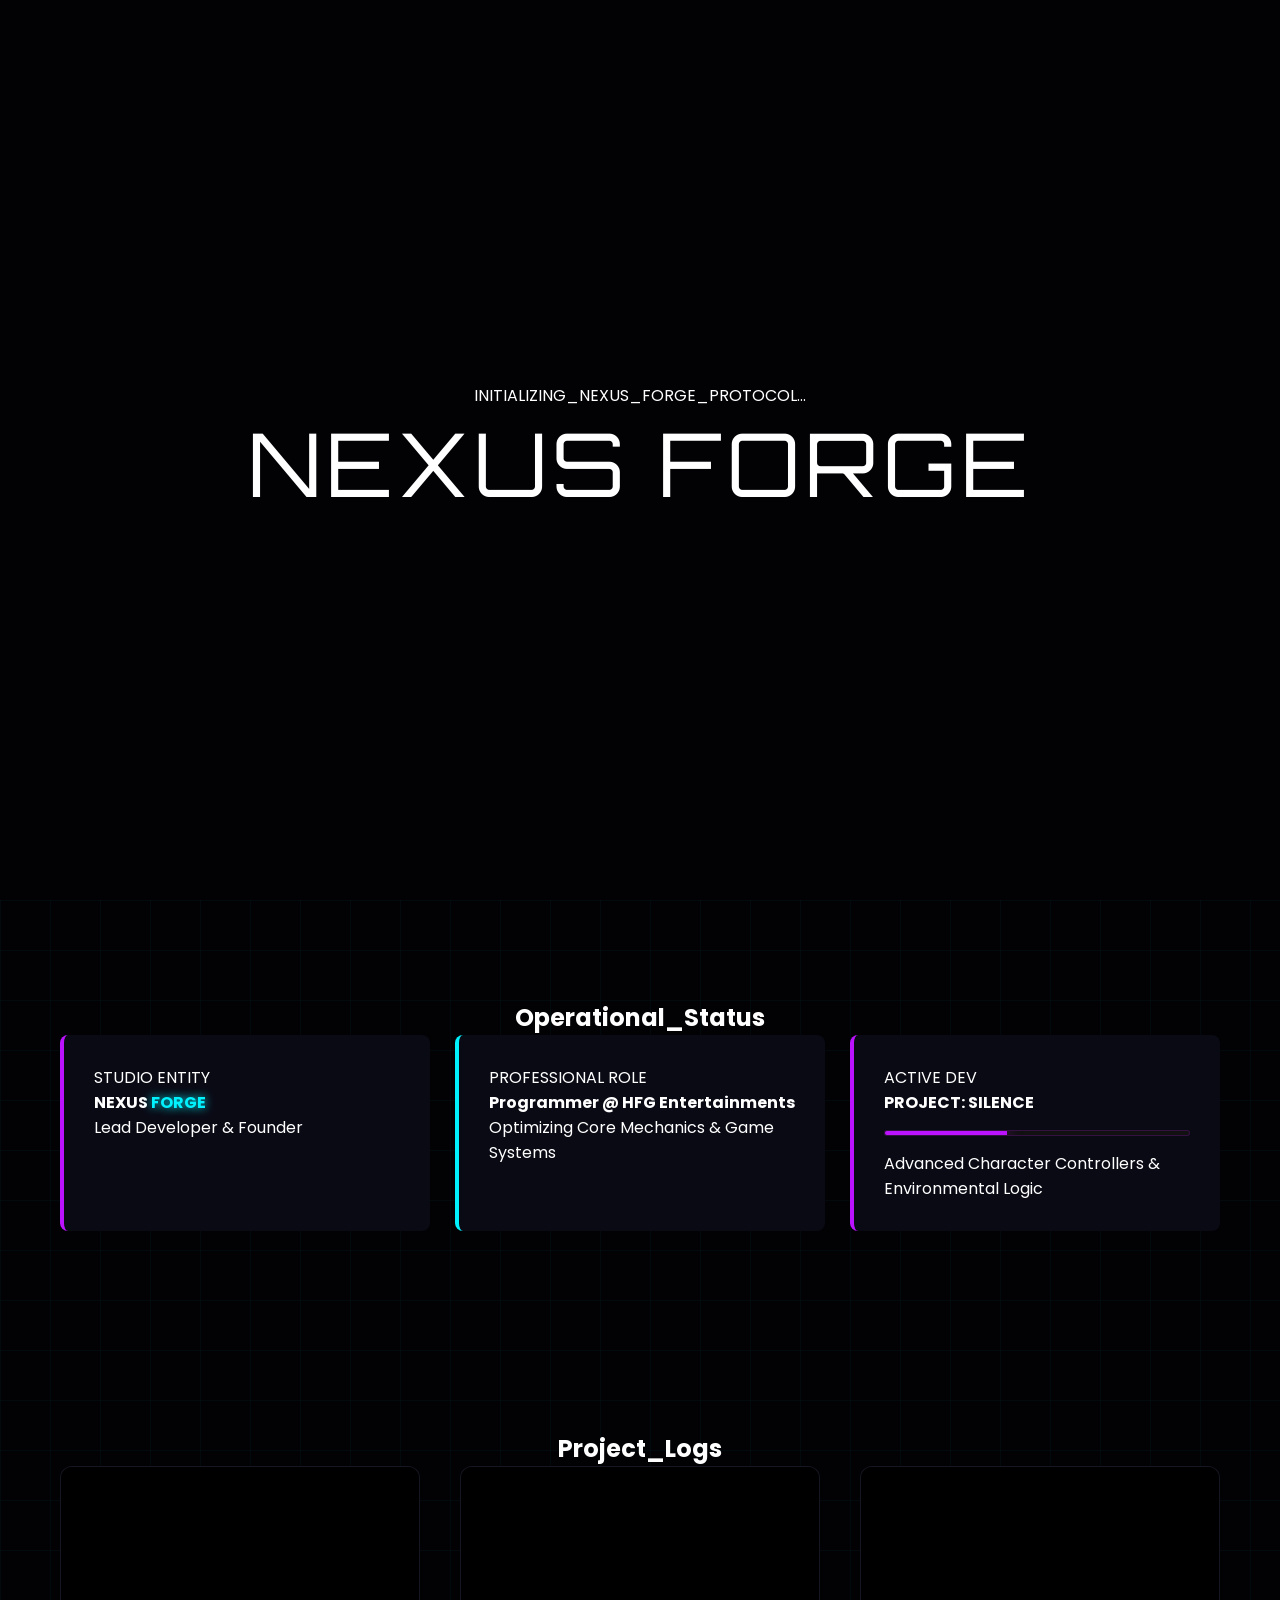
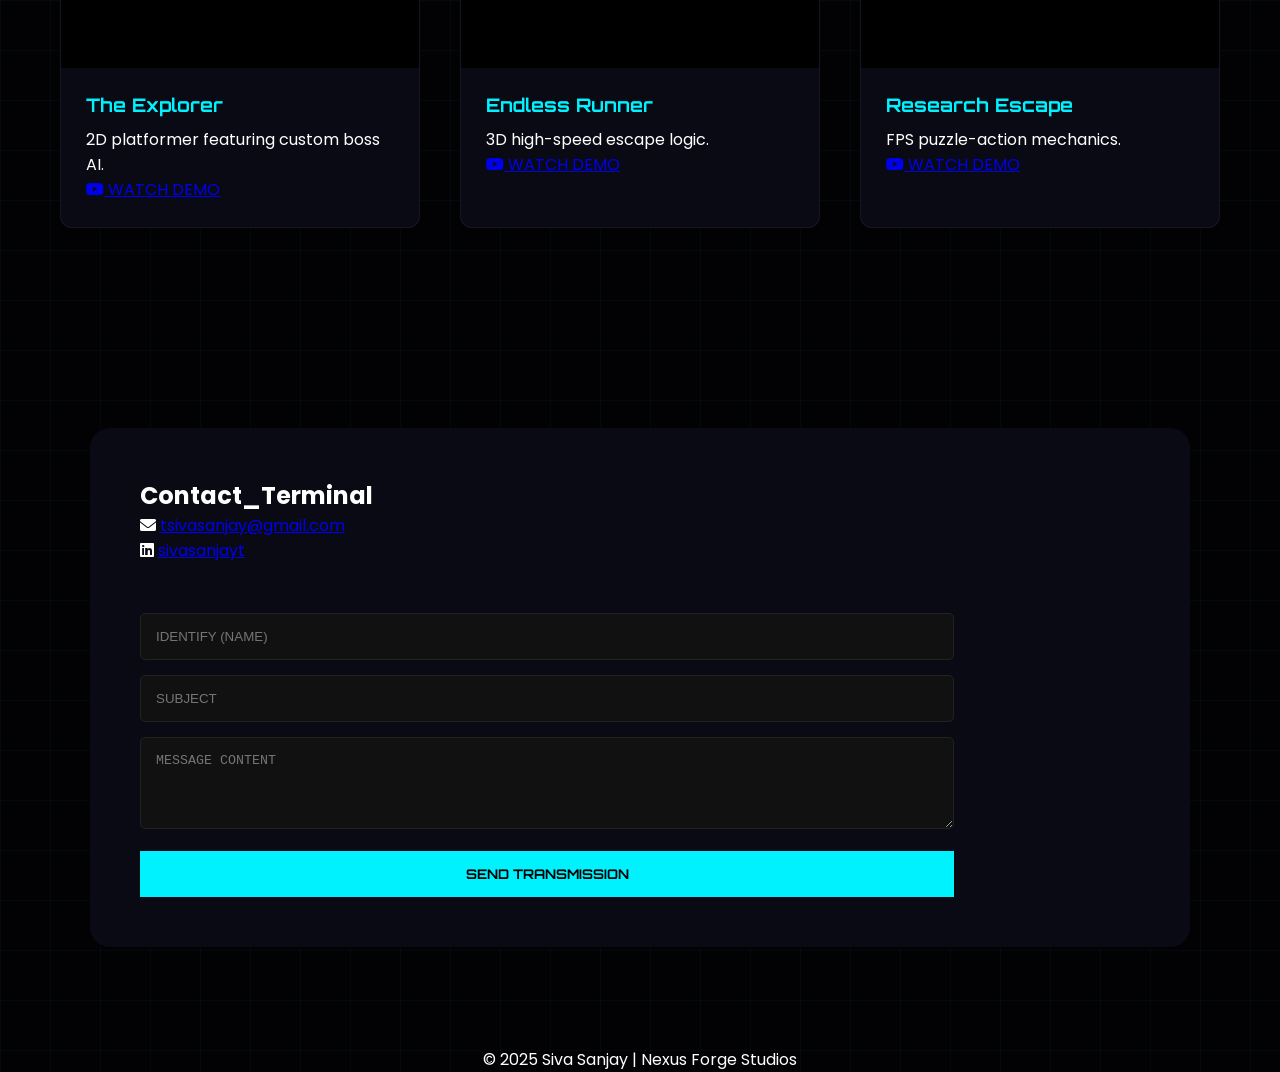
==== commit a765d3f8: "asdsa" ====
--- a/index.html
+++ b/index.html
@@ -48,13 +48,13 @@
           <p>Lead Developer & Founder</p>
         </div>
         <div class="status-card highlight-border">
-          <span class="node-label">CURRENT ROLE</span>
+          <span class="node-label">PROFESSIONAL ROLE</span>
           <h4>Programmer @ HFG Entertainments</h4>
           <p>Optimizing Core Mechanics & Game Systems</p>
         </div>
         <div class="status-card silence-node">
           <span class="node-label">ACTIVE DEV</span>
-          <h4 class="purple-text glitch-small" data-text="PROJECT: SILENCE">PROJECT: SILENCE</h4>
+          <h4 class="purple-text" id="silence-glitch-text" data-text="PROJECT: SILENCE">PROJECT: SILENCE</h4>
           <div class="looping-progress-container">
             <div class="looping-progress-bar"></div>
           </div>
--- a/style.css
+++ b/style.css
@@ -4,7 +4,7 @@
   --bg-black: #020205;
 }
 
-/* GLOBAL RESET & CURSOR */
+/* GLOBAL ALIGNMENT FIX */
 * { cursor: none !important; box-sizing: border-box; margin: 0; padding: 0; }
 body {
   background: var(--bg-black);
@@ -16,79 +16,96 @@
   overflow-x: hidden;
   display: flex;
   flex-direction: column;
+  align-items: center; /* MANDATORY CENTERING */
+  width: 100vw;
+}
+
+/* NAV - LOCKED TOP & CENTERED */
+.nav-container {
+  display: flex;
+  justify-content: space-between;
+  align-items: center;
+  padding: 0 10%;
+  height: 80px;
+  position: fixed;
+  width: 100%;
+  top: 0;
+  left: 0;
+  background: rgba(2, 2, 5, 0.95);
+  backdrop-filter: blur(10px);
+  z-index: 1000;
+  border-bottom: 1px solid rgba(0, 242, 255, 0.1);
+}
+
+.logo { font-family: 'Orbitron'; font-weight: 900; font-size: 1.4rem; color: #fff; }
+.forge-neon { color: var(--neon-cyan); text-shadow: 0 0 10px var(--neon-cyan); }
+.nav-links { display: flex; list-style: none; gap: 30px; }
+.nav-links a { text-decoration: none; color: #fff; font-family: 'Orbitron'; font-size: 0.8rem; }
+
+/* MAIN CONTENT WRAPPER */
+.content-wrapper {
+  width: 100%;
+  max-width: 100%;
+  display: flex;
+  flex-direction: column;
   align-items: center;
 }
 
-/* LOGO NEON FIX */
-.logo { font-family: 'Orbitron'; font-weight: 900; font-size: 1.4rem; color: #fff; letter-spacing: 2px; }
-.forge-neon { color: var(--neon-cyan); text-shadow: 0 0 10px var(--neon-cyan); }
-
-/* CONTENT WRAPPER & CENTERING */
-.content-wrapper { width: 100%; display: flex; flex-direction: column; align-items: center; }
-section { width: 100%; max-width: 1200px; margin: 0 auto; padding: 100px 20px; display: flex; flex-direction: column; align-items: center; }
-
-/* NAV BAR */
-.nav-container {
-  display: flex; justify-content: space-between; align-items: center;
-  padding: 0 10%; height: 80px; position: fixed; width: 100%; top: 0;
-  background: rgba(2, 2, 5, 0.95); backdrop-filter: blur(10px);
-  z-index: 1000; border-bottom: 1px solid rgba(0, 242, 255, 0.1);
+section {
+  width: 100%;
+  max-width: 1200px; /* LOCKS WIDTH FOR DESKTOP */
+  padding: 100px 20px;
+  display: flex;
+  flex-direction: column;
+  align-items: center;
+  text-align: center;
 }
-.nav-links { display: flex; list-style: none; gap: 30px; }
-.nav-links a { text-decoration: none; color: #fff; font-family: 'Orbitron'; font-size: 0.8rem; transition: 0.3s; }
-.nav-links a:hover { color: var(--neon-cyan); text-shadow: 0 0 10px var(--neon-cyan); }
 
 /* HERO */
-.hero { height: 100vh; justify-content: center; text-align: center; }
-.glitch-name { font-family: 'Orbitron'; font-size: clamp(2.5rem, 10vw, 5.5rem); letter-spacing: 5px; margin-bottom: 10px; }
-.availability-highlight { background: var(--neon-cyan); color: #000; padding: 10px 30px; font-family: 'Orbitron'; font-weight: 900; margin: 20px 0; box-shadow: 0 0 20px var(--neon-cyan); border-radius: 4px; }
+.hero { height: 100vh; justify-content: center; }
+.glitch-name { font-family: 'Orbitron'; font-size: clamp(2.5rem, 10vw, 5.5rem); letter-spacing: 5px; }
+.availability-highlight { background: var(--neon-cyan); color: #000; padding: 10px 30px; font-family: 'Orbitron'; font-weight: 900; margin: 25px 0; box-shadow: 0 0 20px var(--neon-cyan); border-radius: 4px; }
 
-/* CARD FIXED RATIO & GRID */
+/* CARDS - FIXED SIZE & GRID */
 .project-grid {
   display: grid;
   grid-template-columns: repeat(auto-fit, minmax(320px, 1fr));
-  gap: 30px; width: 100%; justify-items: center;
+  gap: 40px;
+  width: 100%;
+  justify-items: center; /* CENTERS CARDS IN GRID */
 }
 .project-card {
-  background: #0a0a15; width: 100%; max-width: 380px; border-radius: 12px;
-  overflow: hidden; border: 1px solid rgba(255,255,255,0.05); transition: 0.4s;
+  background: #0a0a15;
+  width: 100%;
+  max-width: 380px;
+  border-radius: 12px;
+  overflow: hidden;
+  border: 1px solid rgba(255,255,255,0.05);
+  display: flex;
+  flex-direction: column;
 }
-.project-card:hover { border-color: var(--neon-cyan); transform: translateY(-10px); box-shadow: 0 10px 30px rgba(0, 242, 255, 0.1); }
 .video-container { width: 100%; aspect-ratio: 16 / 9; overflow: hidden; background: #000; }
 .video-container video { width: 100%; height: 100%; object-fit: cover; }
 .card-info { padding: 25px; text-align: left; }
 .card-info h3 { font-family: 'Orbitron'; color: var(--neon-cyan); margin-bottom: 10px; }
-.neon-btn { display: inline-block; padding: 10px 20px; border: 1px solid var(--neon-cyan); color: var(--neon-cyan); font-family: 'Orbitron'; text-decoration: none; font-weight: bold; font-size: 0.75rem; transition: 0.3s; }
-.neon-btn:hover { background: var(--neon-cyan); color: #000; box-shadow: 0 0 15px var(--neon-cyan); }
 
-/* STATUS ITEMS */
-.status-flex { display: flex; flex-wrap: wrap; justify-content: center; gap: 20px; width: 100%; }
-.status-card { background: #0a0a15; padding: 30px; flex: 1; min-width: 300px; max-width: 400px; text-align: left; border-radius: 8px; border-left: 4px solid var(--neon-purple); transition: 0.3s; }
+/* STATUS SECTION */
+.status-flex { display: flex; flex-wrap: wrap; justify-content: center; gap: 25px; width: 100%; }
+.status-card { background: #0a0a15; padding: 30px; flex: 1; min-width: 300px; max-width: 400px; text-align: left; border-radius: 8px; border-left: 4px solid var(--neon-purple); }
 .highlight-border { border-left-color: var(--neon-cyan); }
 .looping-progress-container { width: 100%; background: #111; height: 6px; margin: 15px 0; border-radius: 3px; overflow: hidden; border: 1px solid rgba(188, 19, 254, 0.2); }
 .looping-progress-bar { width: 40%; height: 100%; background: var(--neon-purple); box-shadow: 0 0 15px var(--neon-purple); animation: loop-progress 2s infinite ease-in-out; }
 
-/* STEALTH CURSOR */
-.custom-cursor {
-  width: 0; height: 0;
-  border-left: 10px solid transparent; border-right: 10px solid transparent;
-  border-bottom: 22px solid var(--neon-cyan);
-  position: fixed; z-index: 30000; pointer-events: none;
-  transform: rotate(-30deg); filter: drop-shadow(0 0 8px var(--neon-cyan));
-}
+/* CONTACT BOX */
+.contact-box { display: flex; flex-wrap: wrap; gap: 50px; background: #0a0a15; padding: 50px; border-radius: 20px; width: 100%; max-width: 1100px; text-align: left; }
+.contact-form input, .contact-form textarea { width: 100%; background: #111; border: 1px solid #222; padding: 15px; color: #fff; margin-bottom: 15px; border-radius: 5px; }
+.contact-form button { width: 100%; padding: 15px; background: var(--neon-cyan); color: #000; border: none; font-weight: bold; font-family: 'Orbitron'; }
 
-/* BOOT LOADER */
-#loader-wrapper { position: fixed; top: 0; left: 0; width: 100%; height: 100%; background: var(--bg-black); z-index: 40000; display: flex; flex-direction: column; justify-content: center; align-items: center; transition: 0.8s; }
-.loader-logo { font-family: 'Orbitron'; font-size: 4rem; font-weight: 900; color: #fff; }
-
-/* GLITCH ANIMATIONS */
+/* ANIMATIONS */
 .glitch-effect { animation: glitch-anim 0.2s infinite; text-shadow: 3px 0 var(--neon-purple), -3px 0 var(--neon-cyan); }
 @keyframes glitch-anim { 0% { transform: translate(1px, -1px); } 50% { transform: translate(-1px, 1px); } 100% { transform: translate(0); } }
 @keyframes loop-progress { 0% { transform: translateX(-110%); } 100% { transform: translateX(250%); } }
 
-/* CONTACT BOX */
-.contact-box { display: flex; flex-wrap: wrap; gap: 50px; background: #0a0a15; padding: 50px; border-radius: 20px; width: 100%; max-width: 1100px; text-align: left; }
-.contact-details, .contact-form { flex: 1; min-width: 300px; }
-.contact-form input, .contact-form textarea { width: 100%; background: #111; border: 1px solid #222; padding: 15px; color: #fff; margin-bottom: 15px; border-radius: 5px; font-family: 'Poppins'; }
-.contact-form button { width: 100%; padding: 15px; background: var(--neon-cyan); border: none; font-weight: bold; font-family: 'Orbitron'; color: #000; transition: 0.3s; }
-.contact-form button:hover { box-shadow: 0 0 20px var(--neon-cyan); transform: scale(1.02); }+/* CURSOR & LOADER */
+.custom-cursor { width: 0; height: 0; border-left: 10px solid transparent; border-right: 10px solid transparent; border-bottom: 22px solid var(--neon-cyan); position: fixed; z-index: 30000; pointer-events: none; transform: rotate(-30deg); filter: drop-shadow(0 0 8px var(--neon-cyan)); }
+#loader-wrapper { position: fixed; top: 0; left: 0; width: 100%; height: 100%; background: var(--bg-black); z-index: 40000; display: flex; flex-direction: column; justify-content: center; align-items: center; transition: 0.8s; }
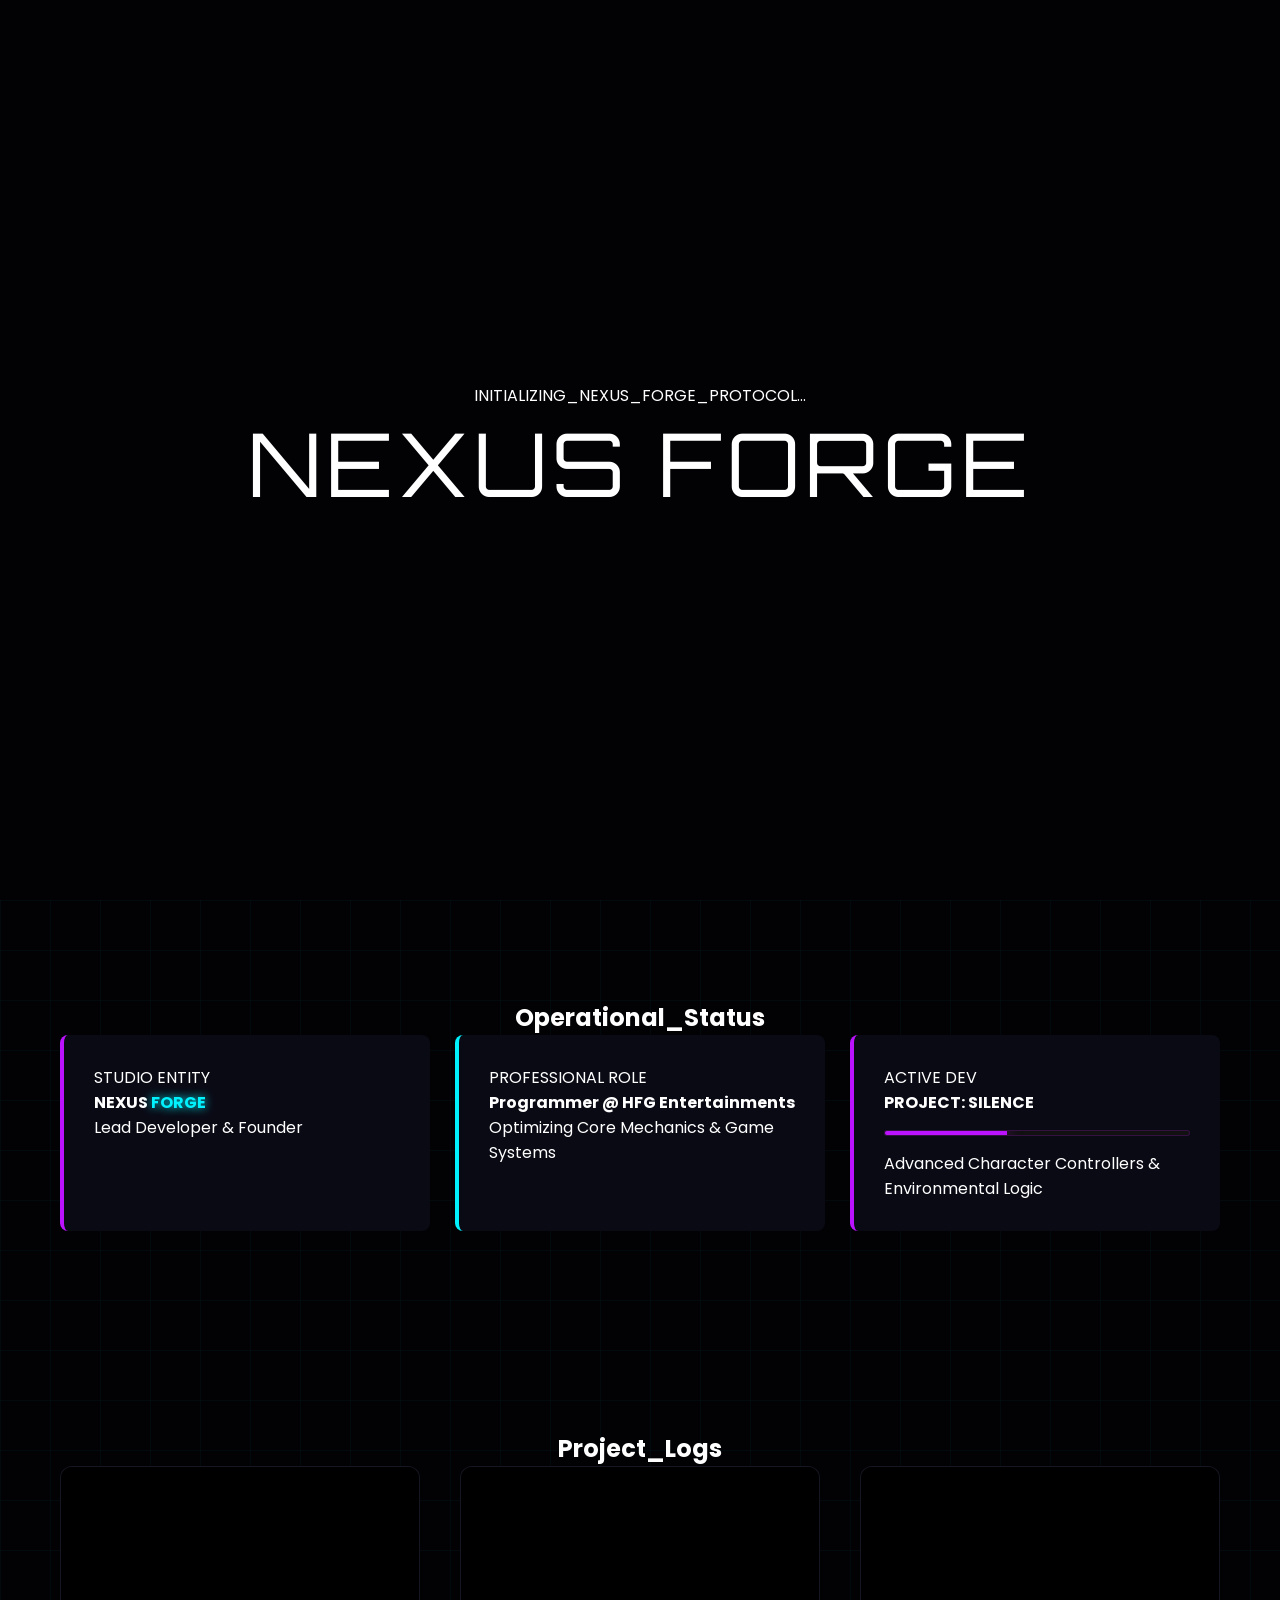
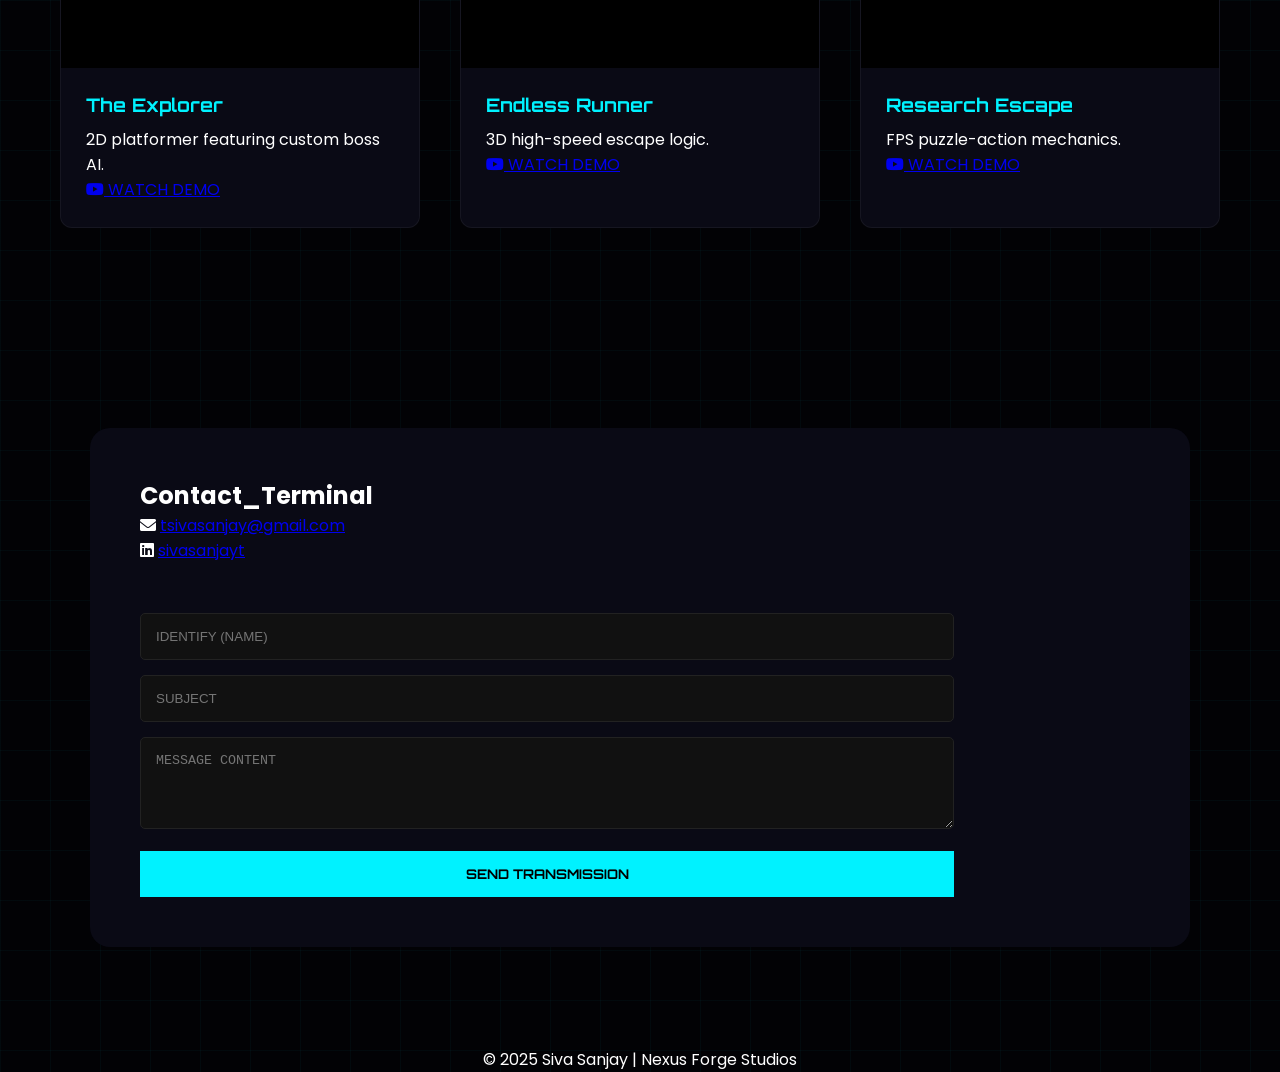
==== commit 74e9cc12: "Updated YOUTUBE links" ====
--- a/index.html
+++ b/index.html
@@ -87,7 +87,7 @@
           <div class="card-info">
             <h3>Endless Runner</h3>
             <p>3D high-speed escape logic.</p>
-            <a href="#" target="_blank" class="neon-btn"><i class="fab fa-youtube"></i> WATCH DEMO</a>
+            <a href="https://www.youtube.com/watch?v=nbySOXS1XUM" target="_blank" class="neon-btn"><i class="fab fa-youtube"></i> WATCH DEMO</a>
           </div>
         </div>
         <div class="project-card">
@@ -99,7 +99,7 @@
           <div class="card-info">
             <h3>Research Escape</h3>
             <p>FPS puzzle-action mechanics.</p>
-            <a href="#" target="_blank" class="neon-btn"><i class="fab fa-youtube"></i> WATCH DEMO</a>
+            <a href="https://www.youtube.com/watch?v=y6Q-Pk1pF6A" target="_blank" class="neon-btn"><i class="fab fa-youtube"></i> WATCH DEMO</a>
           </div>
         </div>
       </div>
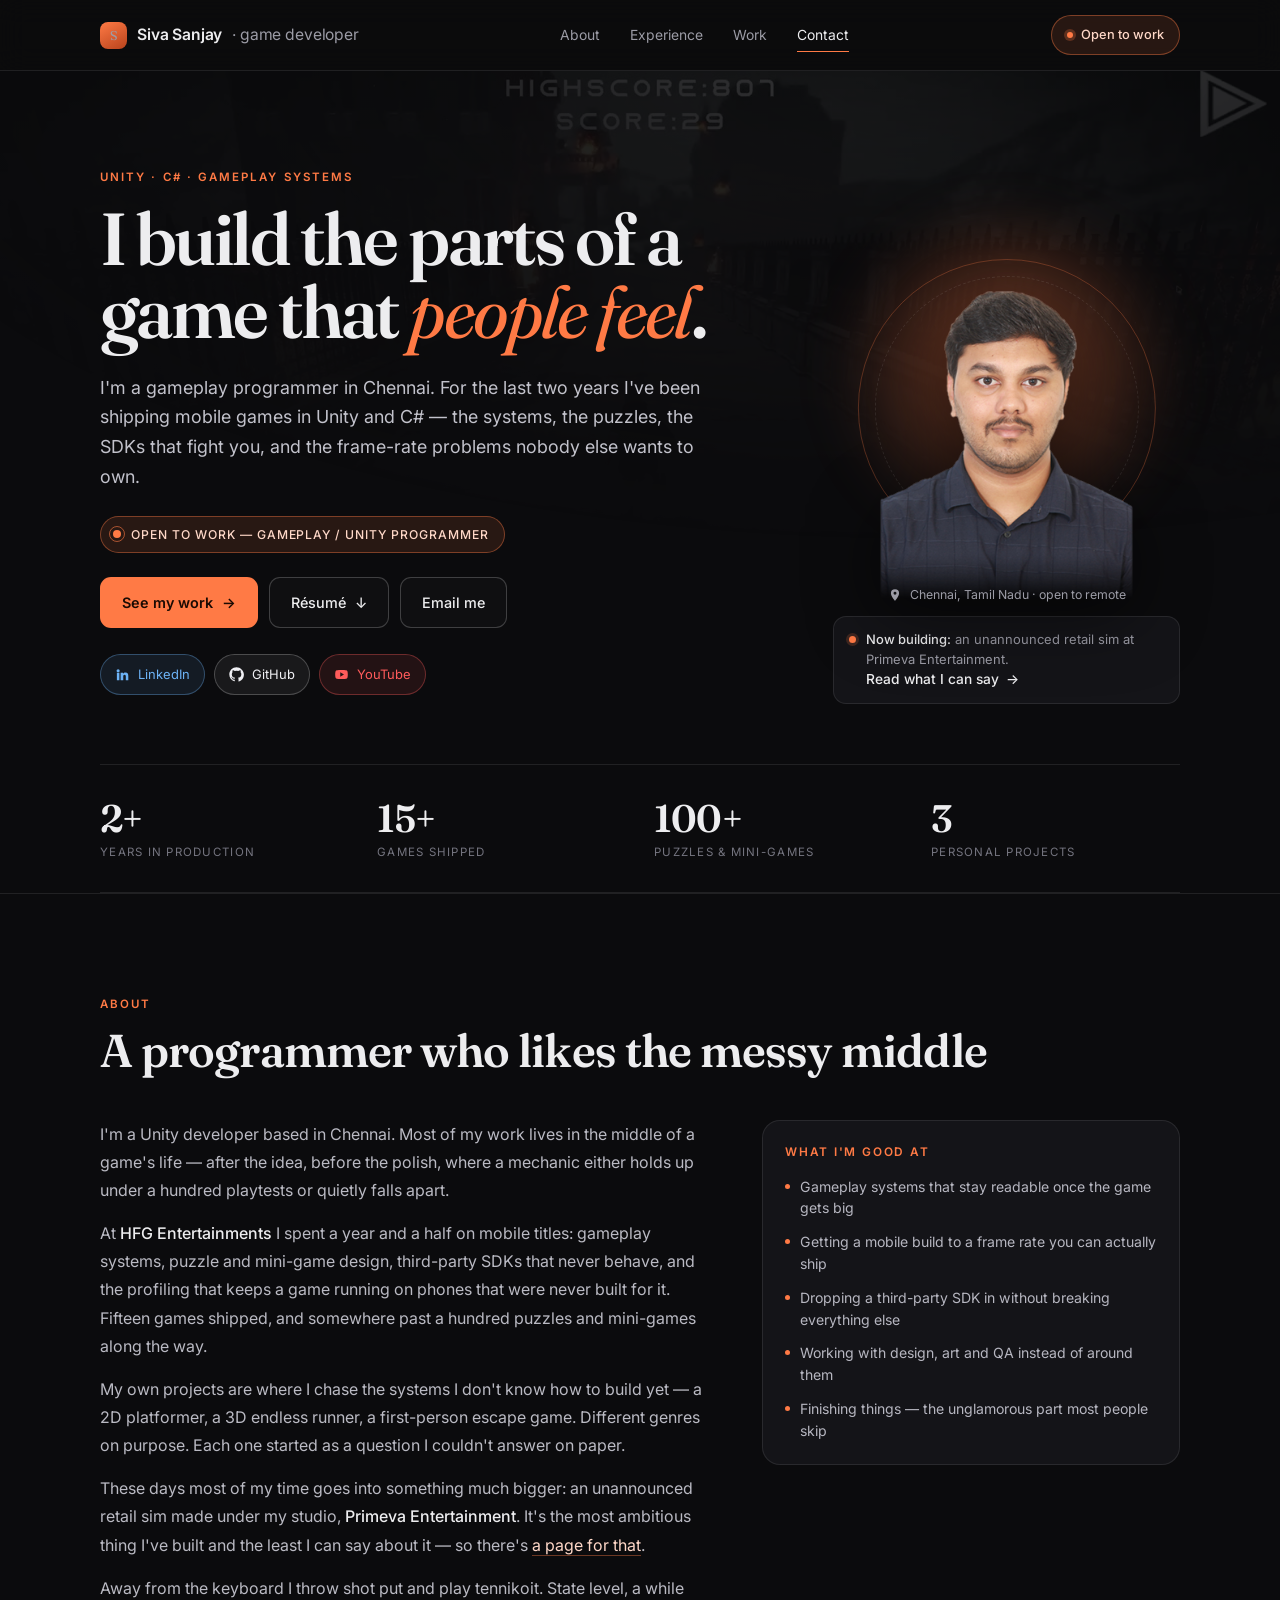
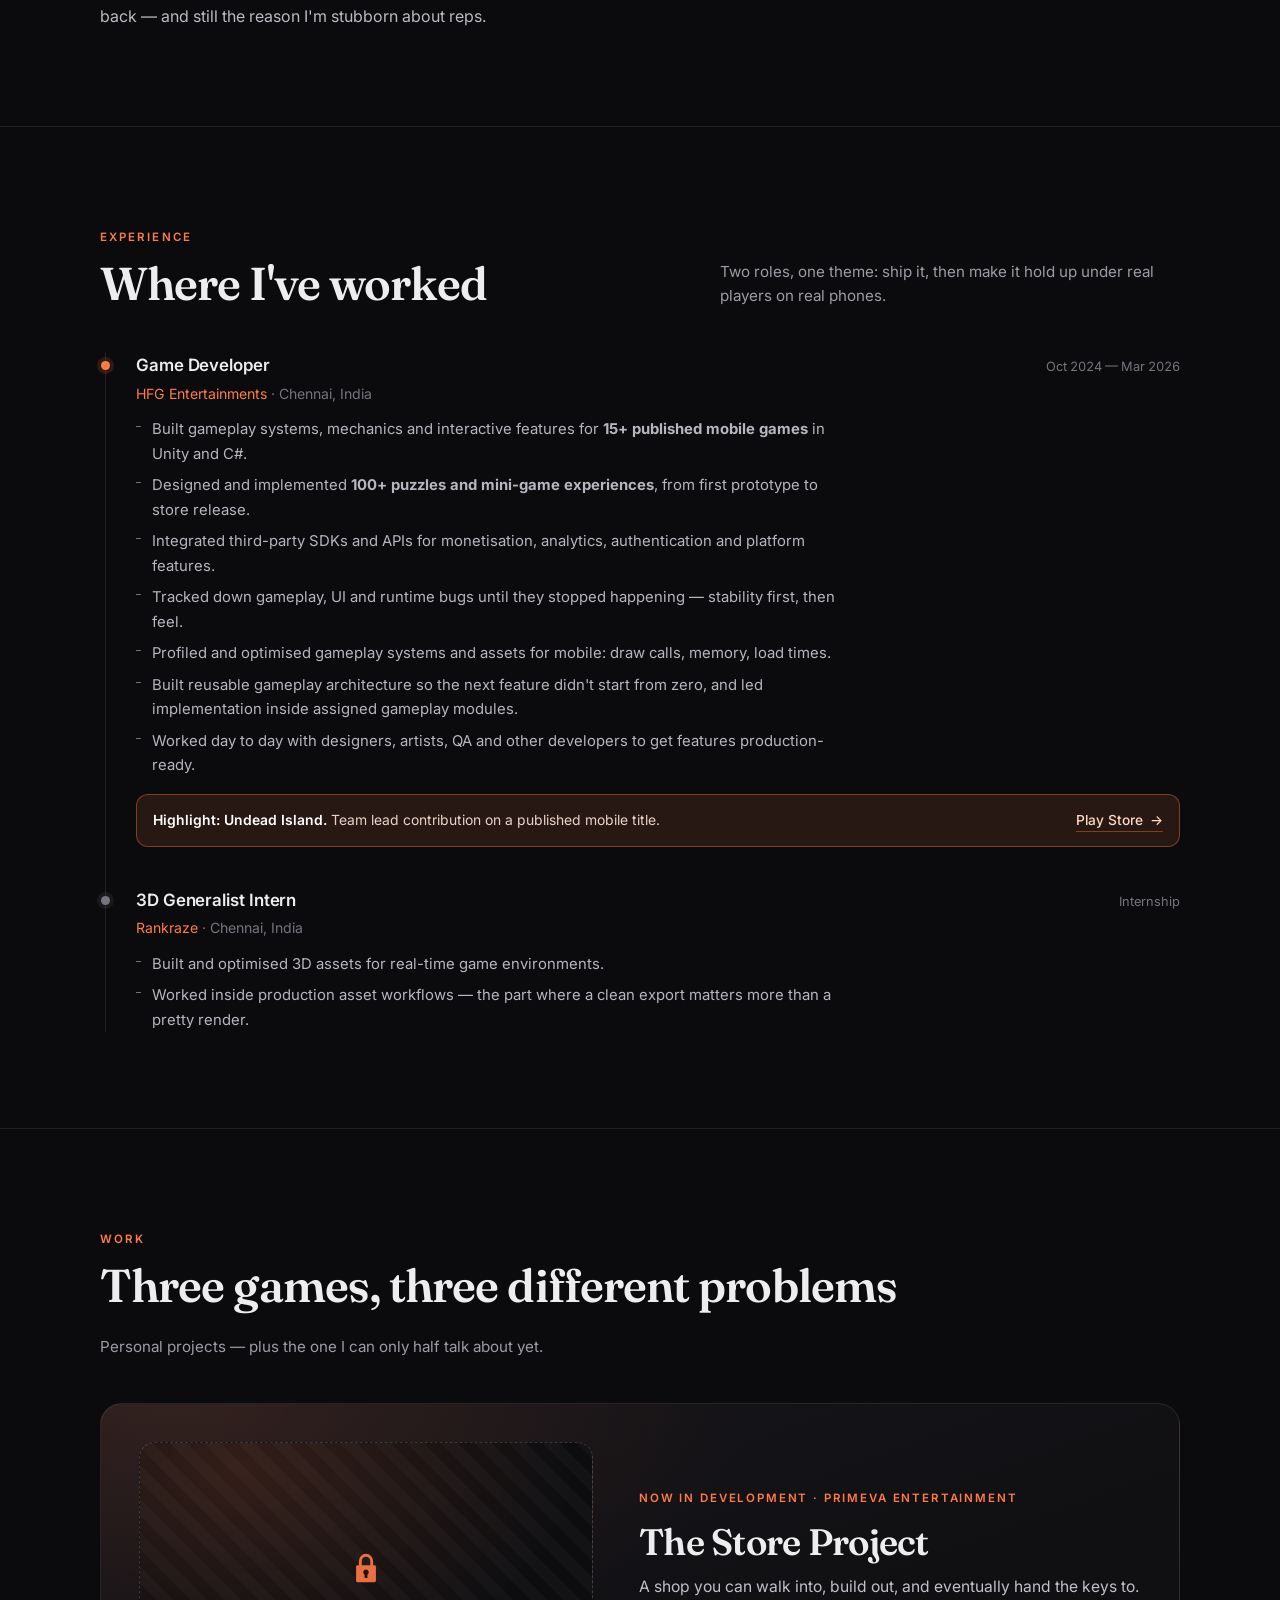
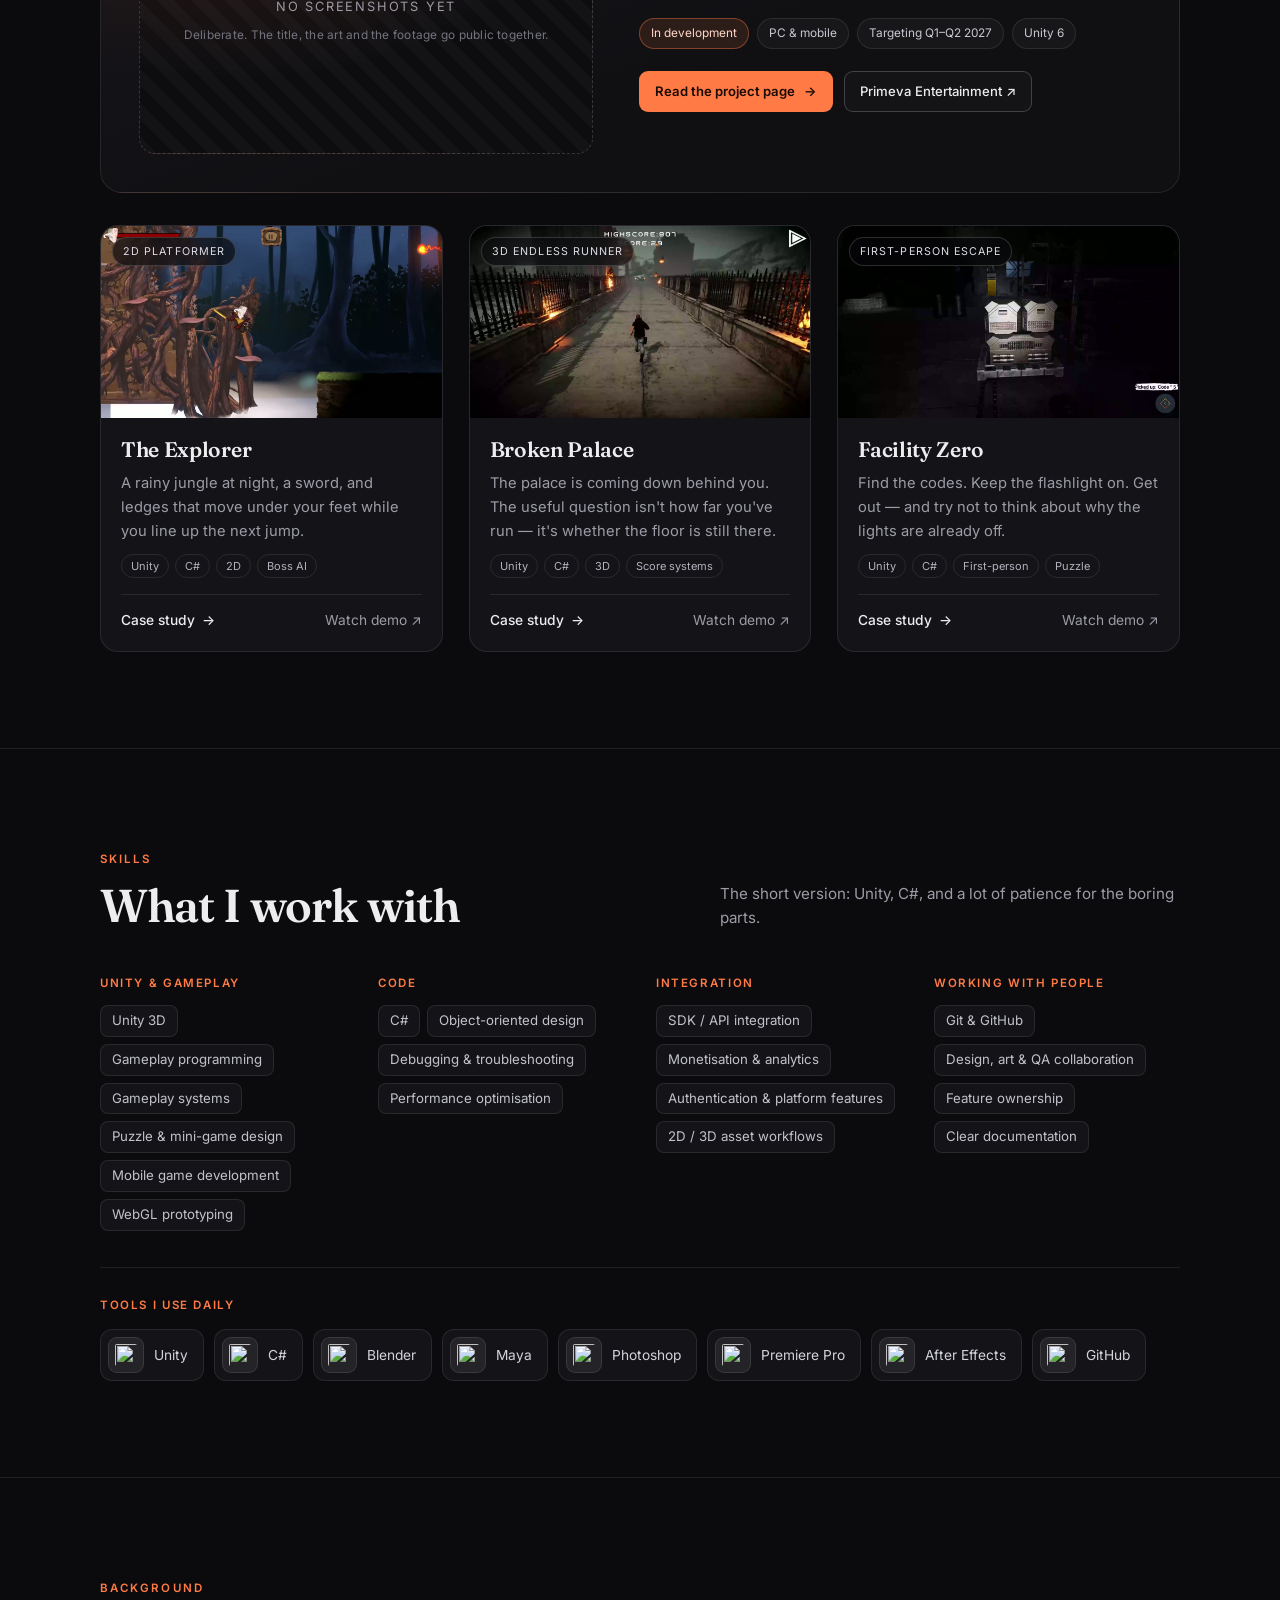
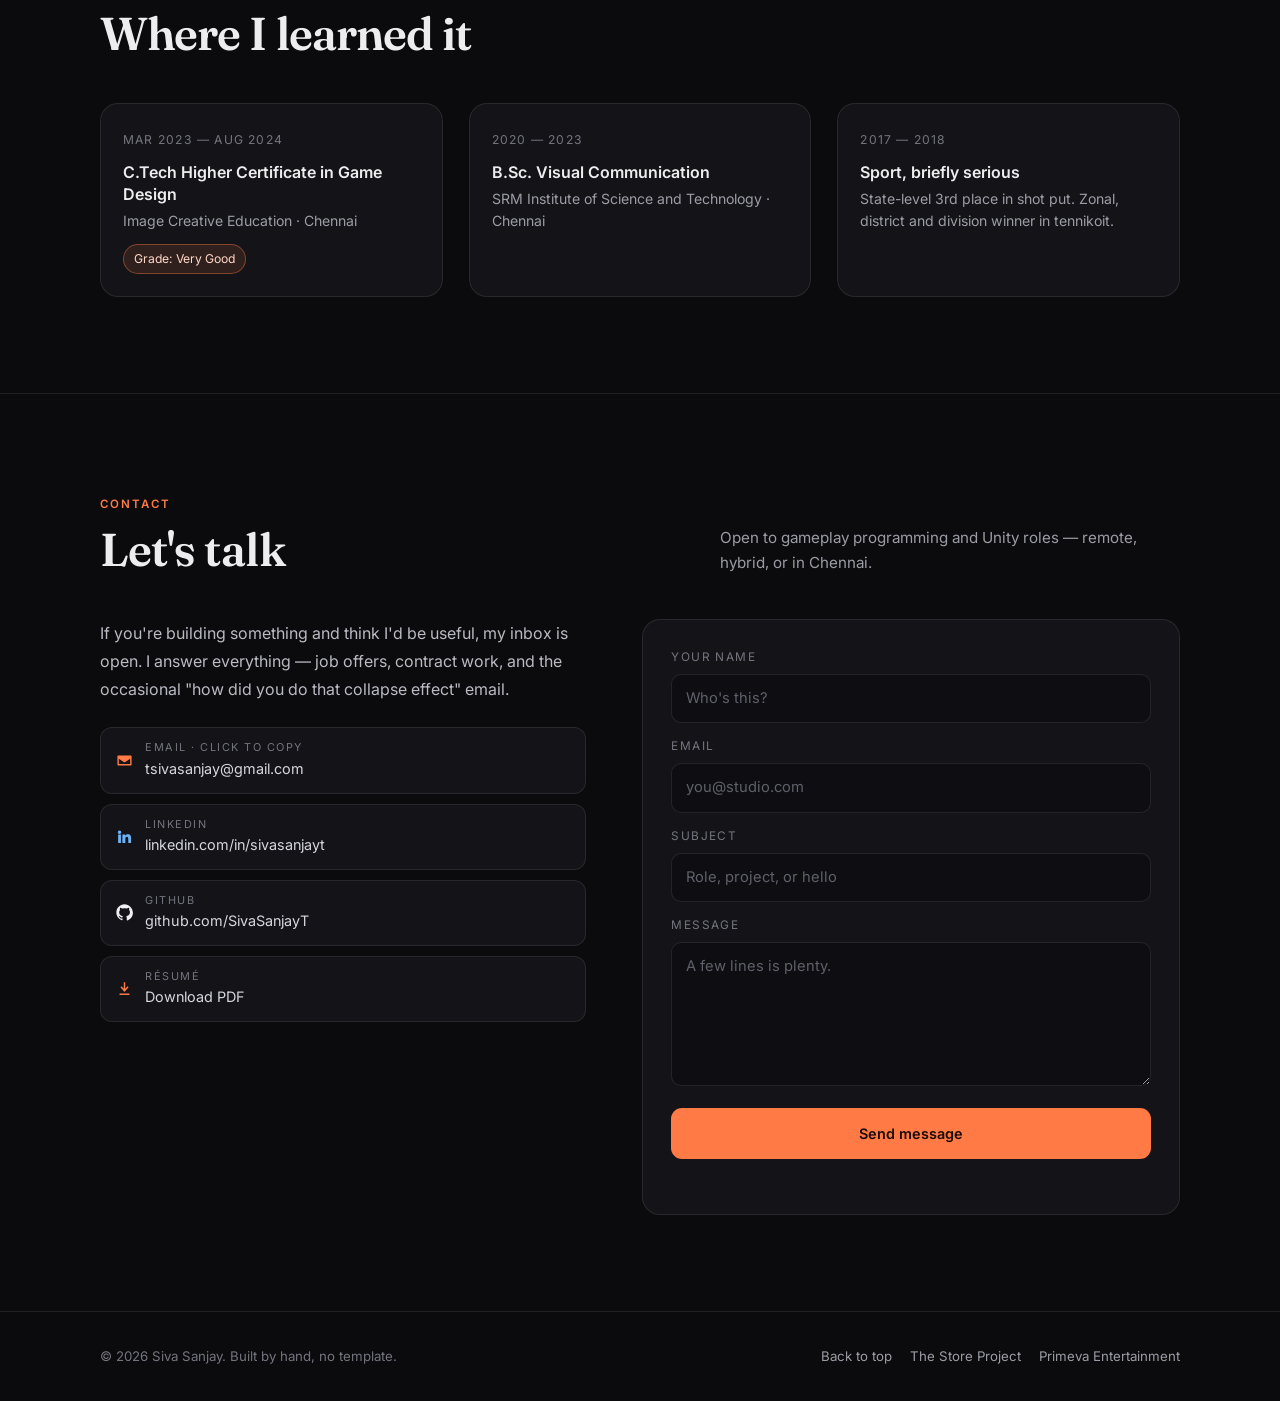
==== commit eba51583: "Redesign portfolio: editorial dark theme, project case studies, in-development store project, cut-ou" ====
--- a/index.html
+++ b/index.html
@@ -1,134 +1,588 @@
 <!DOCTYPE html>
 <html lang="en">
 <head>
-  <meta charset="UTF-8" />
-  <meta name="viewport" content="width=device-width, initial-scale=1.0" />
-  <title>Siva Sanjay | Nexus Forge Studios</title>
-  <link href="https://fonts.googleapis.com/css2?family=Orbitron:wght@400;700;900&family=Poppins:wght@300;400;600&display=swap" rel="stylesheet"/>
-  <link rel="stylesheet" href="https://cdnjs.cloudflare.com/ajax/libs/font-awesome/6.0.0/css/all.min.css">
-  <link href="https://unpkg.com/aos@2.3.1/dist/aos.css" rel="stylesheet">
-  <link rel="stylesheet" href="style.css" />
+  <meta charset="utf-8">
+  <meta name="viewport" content="width=device-width, initial-scale=1">
+  <meta name="theme-color" content="#0b0b0d">
+  <title>Siva Sanjay — Unity Developer &amp; Gameplay Programmer</title>
+  <meta name="description" content="Unity gameplay programmer in Chennai. Two years shipping mobile games, 100+ puzzles and mini-games built, and an unannounced retail sim in development.">
+  <meta name="author" content="Siva Sanjay">
+  <link rel="canonical" href="https://sivasanjayt.github.io/sivasanjay/">
+
+  <meta property="og:type" content="website">
+  <meta property="og:title" content="Siva Sanjay — Unity Developer &amp; Gameplay Programmer">
+  <meta property="og:description" content="Gameplay programmer in Chennai. Mobile games in Unity and C#, 100+ puzzles and mini-games, and a retail sim in development.">
+  <meta property="og:url" content="https://sivasanjayt.github.io/sivasanjay/">
+  <meta property="og:image" content="https://sivasanjayt.github.io/sivasanjay/images/posters/broken-palace.jpg">
+  <meta name="twitter:card" content="summary_large_image">
+
+  <link rel="icon" href="favicon.svg" type="image/svg+xml">
+  <link rel="preconnect" href="https://fonts.googleapis.com">
+  <link rel="preconnect" href="https://fonts.gstatic.com" crossorigin>
+  <link href="https://fonts.googleapis.com/css2?family=Fraunces:ital,opsz,wght@0,9..144,400;0,9..144,600;1,9..144,400&family=Inter:wght@400;500;600&display=swap" rel="stylesheet">
+  <link rel="stylesheet" href="style.css">
+
+  <script type="application/ld+json">
+  {
+    "@context": "https://schema.org",
+    "@type": "Person",
+    "name": "Siva Sanjay",
+    "jobTitle": "Unity Developer",
+    "image": "https://sivasanjayt.github.io/sivasanjay/images/profile.jpg",
+    "email": "mailto:tsivasanjay@gmail.com",
+    "url": "https://sivasanjayt.github.io/sivasanjay/",
+    "address": {
+      "@type": "PostalAddress",
+      "addressLocality": "Chennai",
+      "addressRegion": "Tamil Nadu",
+      "addressCountry": "IN"
+    },
+    "sameAs": [
+      "https://www.linkedin.com/in/sivasanjayt",
+      "https://github.com/SivaSanjayT"
+    ],
+    "knowsAbout": ["Unity", "C#", "Gameplay programming", "Mobile game development"]
+  }
+  </script>
+  <noscript><style>[data-reveal]{opacity:1;transform:none}</style></noscript>
 </head>
-<body class="dark-theme">
-  <div id="loader-wrapper">
-    <div class="boot-text">INITIALIZING_NEXUS_FORGE_PROTOCOL...</div>
-    <div class="loader-logo glitch-name" data-text="NEXUS FORGE">NEXUS FORGE</div>
-  </div>
-
-  <div class="custom-cursor"></div>
-
-  <header>
-    <nav class="nav-container">
-      <div class="logo">NEXUS<span class="forge-neon" id="forge-logo">FORGE</span></div>
-      <ul class="nav-links">
-        <li><a href="#home">Home</a></li>
-        <li><a href="#status">Status</a></li>
-        <li><a href="#projects">Missions</a></li>
-        <li><a href="#contact">Contact</a></li>
-      </ul>
-    </nav>
+<body>
+  <a class="skip-link" href="#main">Skip to content</a>
+
+  <header class="site-header">
+    <div class="wrap">
+      <nav class="nav" aria-label="Main">
+        <a class="brand" href="#top" aria-label="Siva Sanjay, back to top">
+          <span class="brand-mark" aria-hidden="true">S</span>
+          Siva Sanjay <span>· game developer</span>
+        </a>
+
+        <ul class="nav-links" id="nav-links">
+          <li><a href="#about">About</a></li>
+          <li><a href="#experience">Experience</a></li>
+          <li><a href="#work">Work</a></li>
+          <li><a href="#contact">Contact</a></li>
+        </ul>
+
+        <a class="nav-cta" href="mailto:tsivasanjay@gmail.com?subject=Hello%20Siva">
+          <span class="dot" aria-hidden="true"></span> Open to work
+        </a>
+
+        <button class="nav-toggle" type="button" aria-label="Menu" aria-expanded="false" aria-controls="nav-links">
+          <span class="bar" aria-hidden="true"></span>
+          <span class="bar" aria-hidden="true"></span>
+          <span class="bar" aria-hidden="true"></span>
+        </button>
+      </nav>
+    </div>
   </header>
 
-  <main class="content-wrapper">
-    <section class="hero" id="home">
-      <div class="hero-center">
-        <h1 class="glitch-name" id="main-name" data-text="SIVA SANJAY">SIVA SANJAY</h1>
-        <div class="availability-highlight">● OPEN FOR WORK</div>
-        <p class="subtitle">Game Programmer | Unity & C# Specialist</p>
-        <p class="experience-badge">1+ Year Professional Experience</p>
-      </div>
-    </section>
-
-    <section id="status" class="status-section" data-aos="fade-up">
-      <h2 class="section-title">Operational_Status</h2>
-      <div class="status-flex">
-        <div class="status-card">
-          <span class="node-label">STUDIO ENTITY</span>
-          <h4 class="white-text">NEXUS <span class="forge-neon">FORGE</span></h4>
-          <p>Lead Developer & Founder</p>
-        </div>
-        <div class="status-card highlight-border">
-          <span class="node-label">PROFESSIONAL ROLE</span>
-          <h4>Programmer @ HFG Entertainments</h4>
-          <p>Optimizing Core Mechanics & Game Systems</p>
-        </div>
-        <div class="status-card silence-node">
-          <span class="node-label">ACTIVE DEV</span>
-          <h4 class="purple-text" id="silence-glitch-text" data-text="PROJECT: SILENCE">PROJECT: SILENCE</h4>
-          <div class="looping-progress-container">
-            <div class="looping-progress-bar"></div>
-          </div>
-          <p>Advanced Character Controllers & Environmental Logic</p>
-        </div>
-      </div>
-    </section>
-
-    <section id="projects" class="projects">
-      <h2 class="section-title" data-aos="fade-down">Project_Logs</h2>
-      <div class="project-grid">
-        <div class="project-card">
-          <div class="video-container">
-            <video autoplay muted loop playsinline preload="auto">
-              <source src="2d-game-demo.mp4" type="video/mp4">
-            </video>
-          </div>
-          <div class="card-info">
-            <h3>The Explorer</h3>
-            <p>2D platformer featuring custom boss AI.</p>
-            <a href="https://youtu.be/54uTe1ITH50" target="_blank" class="neon-btn"><i class="fab fa-youtube"></i> WATCH DEMO</a>
-          </div>
-        </div>
-        <div class="project-card">
-          <div class="video-container">
-            <video autoplay muted loop playsinline preload="auto">
-              <source src="3d-runner-demo.mp4" type="video/mp4">
-            </video>
-          </div>
-          <div class="card-info">
-            <h3>Endless Runner</h3>
-            <p>3D high-speed escape logic.</p>
-            <a href="https://www.youtube.com/watch?v=nbySOXS1XUM" target="_blank" class="neon-btn"><i class="fab fa-youtube"></i> WATCH DEMO</a>
-          </div>
-        </div>
-        <div class="project-card">
-          <div class="video-container">
-            <video autoplay muted loop playsinline preload="auto">
-              <source src="fps-game-demo.mp4" type="video/mp4">
-            </video>
-          </div>
-          <div class="card-info">
-            <h3>Research Escape</h3>
-            <p>FPS puzzle-action mechanics.</p>
-            <a href="https://www.youtube.com/watch?v=y6Q-Pk1pF6A" target="_blank" class="neon-btn"><i class="fab fa-youtube"></i> WATCH DEMO</a>
-          </div>
-        </div>
-      </div>
-    </section>
-
-    <section id="contact" class="contact-section">
-      <div class="contact-box" data-aos="zoom-in">
-        <div class="contact-details">
-          <h2 class="section-title">Contact_Terminal</h2>
-          <div class="contact-links">
-            <p><i class="fas fa-envelope"></i> <a href="mailto:tsivasanjay@gmail.com">tsivasanjay@gmail.com</a></p>
-            <p><i class="fab fa-linkedin"></i> <a href="https://www.linkedin.com/in/sivasanjayt" target="_blank">sivasanjayt</a></p>
-          </div>
-        </div>
-        <form class="contact-form" action="https://formspree.io/f/mqezrzgg" method="POST">
-          <input type="text" name="name" placeholder="IDENTIFY (NAME)" required>
-          <input type="text" name="subject" placeholder="SUBJECT" required>
-          <textarea name="message" placeholder="MESSAGE CONTENT" rows="4" required></textarea>
-          <button type="submit">SEND TRANSMISSION</button>
-        </form>
+  <main id="main">
+    <section class="hero" id="top">
+      <div class="hero-media" aria-hidden="true">
+        <video data-hero-video muted loop playsinline preload="metadata" poster="images/posters/broken-palace.jpg" tabindex="-1">
+          <source src="videos/hero-loop.mp4" type="video/mp4">
+        </video>
+      </div>
+
+      <div class="wrap hero-grid">
+        <div>
+          <span class="eyebrow">Unity · C# · Gameplay systems</span>
+          <h1>I build the parts of a game that <span class="accent">people feel</span>.</h1>
+
+          <p class="hero-lede">
+            I'm a gameplay programmer in Chennai. For the last two years I've been shipping mobile
+            games in Unity and C# — the systems, the puzzles, the SDKs that fight you, and the
+            frame-rate problems nobody else wants to own.
+          </p>
+
+          <div class="availability">
+            <span class="pulse" aria-hidden="true"></span>
+            Open to work — gameplay / Unity programmer
+          </div>
+
+          <div class="cta-row">
+            <a class="btn btn-primary" href="#work">See my work <span class="arrow" aria-hidden="true">→</span></a>
+            <a class="btn btn-ghost" href="Siva_Sanjay_Unity_Developer_Resume.pdf" download>Résumé <span aria-hidden="true">↓</span></a>
+            <a class="btn btn-ghost" href="mailto:tsivasanjay@gmail.com?subject=Hello%20Siva">Email me</a>
+          </div>
+
+          <div class="socials">
+            <a class="social-link social-link--linkedin" href="https://www.linkedin.com/in/sivasanjayt" target="_blank" rel="noopener">
+              <svg viewBox="0 0 24 24" aria-hidden="true"><path d="M4.98 3.5a2.5 2.5 0 1 1 0 5 2.5 2.5 0 0 1 0-5zM3 9h4v12H3zM9 9h3.8v1.7h.1c.5-1 1.8-2 3.7-2 4 0 4.7 2.6 4.7 6V21h-4v-5.6c0-1.3 0-3-1.9-3s-2.2 1.5-2.2 2.9V21H9z"/></svg>
+              LinkedIn
+            </a>
+            <a class="social-link social-link--github" href="https://github.com/SivaSanjayT" target="_blank" rel="noopener">
+              <svg viewBox="0 0 24 24" aria-hidden="true"><path d="M12 .5C5.7.5.5 5.7.5 12c0 5.1 3.3 9.4 7.9 10.9.6.1.8-.2.8-.6v-2c-3.2.7-3.9-1.4-3.9-1.4-.5-1.3-1.3-1.7-1.3-1.7-1-.7.1-.7.1-.7 1.1.1 1.7 1.2 1.7 1.2 1 1.7 2.7 1.2 3.3.9.1-.7.4-1.2.7-1.5-2.6-.3-5.3-1.3-5.3-5.7 0-1.3.5-2.3 1.2-3.1-.1-.3-.5-1.5.1-3.1 0 0 1-.3 3.3 1.2a11.5 11.5 0 0 1 6 0c2.3-1.5 3.3-1.2 3.3-1.2.6 1.6.2 2.8.1 3.1.8.8 1.2 1.8 1.2 3.1 0 4.4-2.7 5.4-5.3 5.7.4.4.8 1.1.8 2.2v3.3c0 .4.2.7.8.6 4.6-1.5 7.9-5.8 7.9-10.9C23.5 5.7 18.3.5 12 .5z"/></svg>
+              GitHub
+            </a>
+            <a class="social-link social-link--youtube" href="https://www.youtube.com/@sivasanjayt" target="_blank" rel="noopener">
+              <svg viewBox="0 0 24 24" aria-hidden="true"><path fill-rule="evenodd" d="M21.6 7.2c-.2-1-.9-1.8-1.9-2C17.9 4.7 12 4.7 12 4.7s-5.9 0-7.7.5c-1 .2-1.7 1-1.9 2C1.9 9 1.9 12 1.9 12s0 3 .5 4.8c.2 1 .9 1.8 1.9 2 1.8.5 7.7.5 7.7.5s5.9 0 7.7-.5c1-.2 1.7-1 1.9-2 .5-1.8.5-4.8.5-4.8s0-3-.5-4.8zM10 15.5v-7l6 3.5-6 3.5z"/></svg>
+              YouTube
+            </a>
+          </div>
+        </div>
+
+        <div class="hero-side">
+          <div class="portrait">
+            <div class="portrait-stage">
+              <span class="portrait-glow" aria-hidden="true"></span>
+              <span class="portrait-arc" aria-hidden="true"></span>
+              <img class="portrait-cut" src="images/profile-cutout.png" alt="Siva Sanjay" width="428" height="422" fetchpriority="high">
+            </div>
+            <p class="portrait-note">
+              <svg viewBox="0 0 24 24" width="14" height="14" aria-hidden="true" style="fill:currentColor;flex:0 0 auto"><path d="M12 2a7 7 0 0 0-7 7c0 5.2 7 13 7 13s7-7.8 7-13a7 7 0 0 0-7-7zm0 9.5A2.5 2.5 0 1 1 12 6.5a2.5 2.5 0 0 1 0 5z"/></svg>
+              Chennai, Tamil Nadu · open to remote
+            </p>
+          </div>
+
+          <div class="now">
+            <span class="tag-dot" aria-hidden="true"></span>
+            <p><b>Now building:</b> an unannounced retail sim at Primeva Entertainment.
+              <a class="arrow-link" href="projects/store-project/index.html">Read what I can say <span class="arrow" aria-hidden="true">→</span></a>
+            </p>
+          </div>
+        </div>
+      </div>
+    </section>
+
+    <div class="wrap">
+      <div class="stats" data-reveal>
+        <div class="stat"><b>2+</b><span>Years in production</span></div>
+        <div class="stat"><b>15+</b><span>Games shipped</span></div>
+        <div class="stat"><b>100+</b><span>Puzzles &amp; mini-games</span></div>
+        <div class="stat"><b>3</b><span>Personal projects</span></div>
+      </div>
+    </div>
+
+    <section class="section" id="about">
+      <div class="wrap">
+        <div class="section-head">
+          <div>
+            <span class="eyebrow">About</span>
+            <h2 class="section-title">A programmer who likes the messy middle</h2>
+          </div>
+        </div>
+
+        <div class="about-grid">
+          <div class="prose" data-reveal>
+            <p>
+              I'm a Unity developer based in Chennai. Most of my work lives in the middle of a
+              game's life — after the idea, before the polish, where a mechanic either holds up
+              under a hundred playtests or quietly falls apart.
+            </p>
+            <p>
+              At <strong>HFG Entertainments</strong> I spent a year and a half on mobile titles:
+              gameplay systems, puzzle and mini-game design, third-party SDKs that never behave,
+              and the profiling that keeps a game running on phones that were never built for it.
+              Fifteen games shipped, and somewhere past a hundred puzzles and mini-games along the way.
+            </p>
+            <p>
+              My own projects are where I chase the systems I don't know how to build yet — a 2D
+              platformer, a 3D endless runner, a first-person escape game. Different genres on
+              purpose. Each one started as a question I couldn't answer on paper.
+            </p>
+            <p>
+              These days most of my time goes into something much bigger: an unannounced retail sim
+              made under my studio, <strong>Primeva Entertainment</strong>. It's the most ambitious
+              thing I've built and the least I can say about it — so there's
+              <a href="projects/store-project/index.html">a page for that</a>.
+            </p>
+            <p>
+              Away from the keyboard I throw shot put and play tennikoit. State level, a while back —
+              and still the reason I'm stubborn about reps.
+            </p>
+          </div>
+
+          <aside class="aside-card" data-reveal>
+            <h3>What I'm good at</h3>
+            <ul class="aside-list">
+              <li>Gameplay systems that stay readable once the game gets big</li>
+              <li>Getting a mobile build to a frame rate you can actually ship</li>
+              <li>Dropping a third-party SDK in without breaking everything else</li>
+              <li>Working with design, art and QA instead of around them</li>
+              <li>Finishing things — the unglamorous part most people skip</li>
+            </ul>
+          </aside>
+        </div>
+      </div>
+    </section>
+
+    <section class="section" id="experience">
+      <div class="wrap">
+        <div class="section-head">
+          <div>
+            <span class="eyebrow">Experience</span>
+            <h2 class="section-title">Where I've worked</h2>
+          </div>
+          <p class="section-note">
+            Two roles, one theme: ship it, then make it hold up under real players on real phones.
+          </p>
+        </div>
+
+        <div class="timeline">
+          <article class="timeline-item" data-reveal>
+            <div class="role-head">
+              <h3>Game Developer</h3>
+              <span class="role-when">Oct 2024 — Mar 2026</span>
+            </div>
+            <p class="role-company">HFG Entertainments <span>· Chennai, India</span></p>
+
+            <ul class="role-list">
+              <li>Built gameplay systems, mechanics and interactive features for <strong>15+ published
+                mobile games</strong> in Unity and C#.</li>
+              <li>Designed and implemented <strong>100+ puzzles and mini-game experiences</strong>, from
+                first prototype to store release.</li>
+              <li>Integrated third-party SDKs and APIs for monetisation, analytics, authentication and
+                platform features.</li>
+              <li>Tracked down gameplay, UI and runtime bugs until they stopped happening — stability
+                first, then feel.</li>
+              <li>Profiled and optimised gameplay systems and assets for mobile: draw calls, memory,
+                load times.</li>
+              <li>Built reusable gameplay architecture so the next feature didn't start from zero,
+                and led implementation inside assigned gameplay modules.</li>
+              <li>Worked day to day with designers, artists, QA and other developers to get features
+                production-ready.</li>
+            </ul>
+
+            <div class="callout">
+              <p><strong>Highlight: Undead Island.</strong> Team lead contribution on a published
+                mobile title.</p>
+              <a class="arrow-link" href="https://play.google.com/store/apps/details?id=com.hfg.undeadisland1" target="_blank" rel="noopener">
+                Play Store <span class="arrow" aria-hidden="true">→</span>
+              </a>
+            </div>
+          </article>
+
+          <article class="timeline-item is-past" data-reveal>
+            <div class="role-head">
+              <h3>3D Generalist Intern</h3>
+              <span class="role-when">Internship</span>
+            </div>
+            <p class="role-company">Rankraze <span>· Chennai, India</span></p>
+
+            <ul class="role-list">
+              <li>Built and optimised 3D assets for real-time game environments.</li>
+              <li>Worked inside production asset workflows — the part where a clean export matters
+                more than a pretty render.</li>
+            </ul>
+          </article>
+        </div>
+      </div>
+    </section>
+
+    <section class="section" id="work">
+      <div class="wrap">
+        <div class="section-head">
+          <div>
+            <span class="eyebrow">Work</span>
+            <h2 class="section-title">Three games, three different problems</h2>
+          </div>
+          <p class="section-note">
+            Personal projects — plus the one I can only half talk about yet.
+          </p>
+        </div>
+
+        <article class="feature" data-reveal>
+          <div class="withheld">
+            <div>
+              <svg class="lock" viewBox="0 0 24 24" aria-hidden="true"><path d="M12 2a5 5 0 0 0-5 5v3H6a1 1 0 0 0-1 1v10a1 1 0 0 0 1 1h12a1 1 0 0 0 1-1V11a1 1 0 0 0-1-1h-1V7a5 5 0 0 0-5-5zm0 2a3 3 0 0 1 3 3v3H9V7a3 3 0 0 1 3-3zm0 9a2 2 0 0 1 1 3.7V19h-2v-2.3A2 2 0 0 1 12 13z"/></svg>
+              <p>No screenshots yet
+                <small>Deliberate. The title, the art and the footage go public together.</small>
+              </p>
+            </div>
+          </div>
+
+          <div class="feature-body">
+            <span class="kicker">Now in development · Primeva Entertainment</span>
+            <h3>The Store Project</h3>
+            <p class="logline">
+              A shop you can walk into, build out, and eventually hand the keys to.
+            </p>
+            <div class="feature-meta">
+              <span class="chip chip--accent">In development</span>
+              <span class="chip">PC &amp; mobile</span>
+              <span class="chip">Targeting Q1–Q2 2027</span>
+              <span class="chip">Unity 6</span>
+            </div>
+            <div class="cta-row" style="margin-top: 22px">
+              <a class="btn btn-primary btn-small" href="projects/store-project/index.html">Read the project page <span class="arrow" aria-hidden="true">→</span></a>
+              <a class="btn btn-ghost btn-small" href="https://primevaentertainment.com" target="_blank" rel="noopener">Primeva Entertainment ↗</a>
+            </div>
+          </div>
+        </article>
+
+        <div class="project-grid" style="margin-top: clamp(20px, 3vw, 32px)">
+          <article class="project-card" data-reveal>
+            <div class="project-media">
+              <img src="images/posters/the-explorer.jpg" alt="The Explorer: a hooded character with a sword standing on ledges in a rain-soaked night jungle" width="1280" height="720" loading="lazy">
+              <span class="badge">2D platformer</span>
+            </div>
+            <div class="project-body">
+              <h3>The Explorer</h3>
+              <p class="project-hook">
+                A rainy jungle at night, a sword, and ledges that move under your feet while you
+                line up the next jump.
+              </p>
+              <div class="tags">
+                <span class="tag">Unity</span>
+                <span class="tag">C#</span>
+                <span class="tag">2D</span>
+                <span class="tag">Boss AI</span>
+              </div>
+              <div class="card-actions">
+                <a class="arrow-link stretched" href="projects/the-explorer/index.html">Case study <span class="arrow" aria-hidden="true">→</span></a>
+                <a class="arrow-link arrow-link--muted" href="https://youtu.be/54uTe1ITH50" target="_blank" rel="noopener">Watch demo ↗</a>
+              </div>
+            </div>
+          </article>
+
+          <article class="project-card" data-reveal>
+            <div class="project-media">
+              <img src="images/posters/broken-palace.jpg" alt="Broken Palace: a runner dropping through a collapsed walkway above fire, with the palace collapsing around them" width="1280" height="720" loading="lazy">
+              <span class="badge">3D endless runner</span>
+            </div>
+            <div class="project-body">
+              <h3>Broken Palace</h3>
+              <p class="project-hook">
+                The palace is coming down behind you. The useful question isn't how far you've
+                run — it's whether the floor is still there.
+              </p>
+              <div class="tags">
+                <span class="tag">Unity</span>
+                <span class="tag">C#</span>
+                <span class="tag">3D</span>
+                <span class="tag">Score systems</span>
+              </div>
+              <div class="card-actions">
+                <a class="arrow-link stretched" href="projects/broken-palace/index.html">Case study <span class="arrow" aria-hidden="true">→</span></a>
+                <a class="arrow-link arrow-link--muted" href="https://www.youtube.com/watch?v=nbySOXS1XUM" target="_blank" rel="noopener">Watch demo ↗</a>
+              </div>
+            </div>
+          </article>
+
+          <article class="project-card" data-reveal>
+            <div class="project-media">
+              <img src="images/posters/facility-zero.jpg" alt="Facility Zero: a white corridor inside a research facility with blood on the floor and a sealed bulkhead" width="1280" height="720" loading="lazy">
+              <span class="badge">First-person escape</span>
+            </div>
+            <div class="project-body">
+              <h3>Facility Zero</h3>
+              <p class="project-hook">
+                Find the codes. Keep the flashlight on. Get out — and try not to think about why
+                the lights are already off.
+              </p>
+              <div class="tags">
+                <span class="tag">Unity</span>
+                <span class="tag">C#</span>
+                <span class="tag">First-person</span>
+                <span class="tag">Puzzle</span>
+              </div>
+              <div class="card-actions">
+                <a class="arrow-link stretched" href="projects/facility-zero/index.html">Case study <span class="arrow" aria-hidden="true">→</span></a>
+                <a class="arrow-link arrow-link--muted" href="https://www.youtube.com/watch?v=y6Q-Pk1pF6A" target="_blank" rel="noopener">Watch demo ↗</a>
+              </div>
+            </div>
+          </article>
+        </div>
+      </div>
+    </section>
+
+    <section class="section" id="skills">
+      <div class="wrap">
+        <div class="section-head">
+          <div>
+            <span class="eyebrow">Skills</span>
+            <h2 class="section-title">What I work with</h2>
+          </div>
+          <p class="section-note">
+            The short version: Unity, C#, and a lot of patience for the boring parts.
+          </p>
+        </div>
+
+        <div class="skill-columns" data-reveal>
+          <div class="skill-group">
+            <h3>Unity &amp; gameplay</h3>
+            <ul>
+              <li>Unity 3D</li>
+              <li>Gameplay programming</li>
+              <li>Gameplay systems</li>
+              <li>Puzzle &amp; mini-game design</li>
+              <li>Mobile game development</li>
+              <li>WebGL prototyping</li>
+            </ul>
+          </div>
+          <div class="skill-group">
+            <h3>Code</h3>
+            <ul>
+              <li>C#</li>
+              <li>Object-oriented design</li>
+              <li>Debugging &amp; troubleshooting</li>
+              <li>Performance optimisation</li>
+            </ul>
+          </div>
+          <div class="skill-group">
+            <h3>Integration</h3>
+            <ul>
+              <li>SDK / API integration</li>
+              <li>Monetisation &amp; analytics</li>
+              <li>Authentication &amp; platform features</li>
+              <li>2D / 3D asset workflows</li>
+            </ul>
+          </div>
+          <div class="skill-group">
+            <h3>Working with people</h3>
+            <ul>
+              <li>Git &amp; GitHub</li>
+              <li>Design, art &amp; QA collaboration</li>
+              <li>Feature ownership</li>
+              <li>Clear documentation</li>
+            </ul>
+          </div>
+        </div>
+
+        <div class="tools">
+          <p class="tool-label">Tools I use daily</p>
+          <div class="tool-row" data-reveal>
+            <span class="tool"><img src="images/unity-logo.png" alt="" width="36" height="36" loading="lazy">Unity</span>
+            <span class="tool"><img src="images/csharp-logo.png" alt="" width="36" height="36" loading="lazy">C#</span>
+            <span class="tool"><img src="images/blender-logo.png" alt="" width="36" height="36" loading="lazy">Blender</span>
+            <span class="tool"><img src="images/maya-icon.png" alt="" width="36" height="36" loading="lazy">Maya</span>
+            <span class="tool"><img src="images/photoshop-icon.png" alt="" width="36" height="36" loading="lazy">Photoshop</span>
+            <span class="tool"><img src="images/premiere-pro-icon.png" alt="" width="36" height="36" loading="lazy">Premiere Pro</span>
+            <span class="tool"><img src="images/after-effects-icon.png" alt="" width="36" height="36" loading="lazy">After Effects</span>
+            <span class="tool"><img src="images/GitHUB-icon.png" alt="" width="36" height="36" loading="lazy">GitHub</span>
+          </div>
+        </div>
+      </div>
+    </section>
+
+    <section class="section" id="education">
+      <div class="wrap">
+        <div class="section-head">
+          <div>
+            <span class="eyebrow">Background</span>
+            <h2 class="section-title">Where I learned it</h2>
+          </div>
+        </div>
+
+        <div class="split-grid">
+          <article class="info-card" data-reveal>
+            <span class="when">Mar 2023 — Aug 2024</span>
+            <h3>C.Tech Higher Certificate in Game Design</h3>
+            <p>Image Creative Education · Chennai</p>
+            <span class="grade">Grade: Very Good</span>
+          </article>
+
+          <article class="info-card" data-reveal>
+            <span class="when">2020 — 2023</span>
+            <h3>B.Sc. Visual Communication</h3>
+            <p>SRM Institute of Science and Technology · Chennai</p>
+          </article>
+
+          <article class="info-card" data-reveal>
+            <span class="when">2017 — 2018</span>
+            <h3>Sport, briefly serious</h3>
+            <p>State-level 3rd place in shot put. Zonal, district and division winner in tennikoit.</p>
+          </article>
+        </div>
+      </div>
+    </section>
+
+    <section class="section" id="contact">
+      <div class="wrap">
+        <div class="section-head">
+          <div>
+            <span class="eyebrow">Contact</span>
+            <h2 class="section-title">Let's talk</h2>
+          </div>
+          <p class="section-note">
+            Open to gameplay programming and Unity roles — remote, hybrid, or in Chennai.
+          </p>
+        </div>
+
+        <div class="contact-grid">
+          <div data-reveal>
+            <div class="prose">
+              <p>
+                If you're building something and think I'd be useful, my inbox is open. I answer
+                everything — job offers, contract work, and the occasional "how did you do that
+                collapse effect" email.
+              </p>
+            </div>
+
+            <div class="contact-list">
+              <button type="button" data-copy="tsivasanjay@gmail.com" aria-label="Copy email address tsivasanjay at gmail dot com">
+                <svg viewBox="0 0 24 24" class="brand-icon--mail" aria-hidden="true"><path d="M3 5h18a1 1 0 0 1 1 1v12a1 1 0 0 1-1 1H3a1 1 0 0 1-1-1V6a1 1 0 0 1 1-1zm9 7.2L4.6 7h14.8L12 12.2zM4 9.4V17h16V9.4l-7.4 5a1 1 0 0 1-1.2 0L4 9.4z"/></svg>
+                <span>
+                  <span class="label">Email · click to copy</span>
+                  <span class="value" data-copy-label>tsivasanjay@gmail.com</span>
+                </span>
+              </button>
+
+              <a href="https://www.linkedin.com/in/sivasanjayt" target="_blank" rel="noopener">
+                <svg viewBox="0 0 24 24" class="brand-icon--linkedin" aria-hidden="true"><path d="M4.98 3.5a2.5 2.5 0 1 1 0 5 2.5 2.5 0 0 1 0-5zM3 9h4v12H3zM9 9h3.8v1.7h.1c.5-1 1.8-2 3.7-2 4 0 4.7 2.6 4.7 6V21h-4v-5.6c0-1.3 0-3-1.9-3s-2.2 1.5-2.2 2.9V21H9z"/></svg>
+                <span>
+                  <span class="label">LinkedIn</span>
+                  <span class="value">linkedin.com/in/sivasanjayt</span>
+                </span>
+              </a>
+
+              <a href="https://github.com/SivaSanjayT" target="_blank" rel="noopener">
+                <svg viewBox="0 0 24 24" class="brand-icon--github" aria-hidden="true"><path d="M12 .5C5.7.5.5 5.7.5 12c0 5.1 3.3 9.4 7.9 10.9.6.1.8-.2.8-.6v-2c-3.2.7-3.9-1.4-3.9-1.4-.5-1.3-1.3-1.7-1.3-1.7-1-.7.1-.7.1-.7 1.1.1 1.7 1.2 1.7 1.2 1 1.7 2.7 1.2 3.3.9.1-.7.4-1.2.7-1.5-2.6-.3-5.3-1.3-5.3-5.7 0-1.3.5-2.3 1.2-3.1-.1-.3-.5-1.5.1-3.1 0 0 1-.3 3.3 1.2a11.5 11.5 0 0 1 6 0c2.3-1.5 3.3-1.2 3.3-1.2.6 1.6.2 2.8.1 3.1.8.8 1.2 1.8 1.2 3.1 0 4.4-2.7 5.4-5.3 5.7.4.4.8 1.1.8 2.2v3.3c0 .4.2.7.8.6 4.6-1.5 7.9-5.8 7.9-10.9C23.5 5.7 18.3.5 12 .5z"/></svg>
+                <span>
+                  <span class="label">GitHub</span>
+                  <span class="value">github.com/SivaSanjayT</span>
+                </span>
+              </a>
+
+              <a href="Siva_Sanjay_Unity_Developer_Resume.pdf" download>
+                <svg viewBox="0 0 24 24" class="brand-icon--mail" aria-hidden="true"><path d="M11 3h2v9.2l3.3-3.3 1.4 1.4L12 17l-5.7-6.7 1.4-1.4L11 12.2V3zM5 19h14v2H5z"/></svg>
+                <span>
+                  <span class="label">Résumé</span>
+                  <span class="value">Download PDF</span>
+                </span>
+              </a>
+            </div>
+          </div>
+
+          <form class="contact-form" action="https://formspree.io/f/mqezrzgg" method="POST" data-ajax>
+            <div class="field">
+              <label for="name">Your name</label>
+              <input id="name" name="name" type="text" autocomplete="name" placeholder="Who's this?" required>
+            </div>
+            <div class="field">
+              <label for="email">Email</label>
+              <input id="email" name="email" type="email" autocomplete="email" placeholder="you@studio.com" required>
+            </div>
+            <div class="field">
+              <label for="subject">Subject</label>
+              <input id="subject" name="subject" type="text" placeholder="Role, project, or hello" required>
+            </div>
+            <div class="field">
+              <label for="message">Message</label>
+              <textarea id="message" name="message" rows="5" placeholder="A few lines is plenty." required></textarea>
+            </div>
+            <input type="text" name="_gotcha" tabindex="-1" autocomplete="off" aria-hidden="true" style="position:absolute;left:-9999px">
+            <button class="btn btn-primary" type="submit">Send message</button>
+            <p class="form-note" data-form-status role="status" aria-live="polite"></p>
+          </form>
+        </div>
       </div>
     </section>
   </main>
 
-  <footer>
-    <p>&copy; 2025 Siva Sanjay | Nexus Forge Studios</p>
+  <footer class="site-footer">
+    <div class="wrap footer-inner">
+      <p>&copy; <span data-year>2026</span> Siva Sanjay. Built by hand, no template.</p>
+      <div class="footer-links">
+        <a href="#top">Back to top</a>
+        <a href="projects/store-project/index.html">The Store Project</a>
+        <a href="https://primevaentertainment.com" target="_blank" rel="noopener">Primeva Entertainment</a>
+      </div>
+    </div>
   </footer>
 
-  <script src="https://unpkg.com/aos@2.3.1/dist/aos.js"></script>
   <script src="script.js"></script>
 </body>
-</html>+</html>
--- a/style.css
+++ b/style.css
@@ -1,111 +1,1398 @@
+/* ==========================================================================
+   Siva Sanjay — personal portfolio
+   Dark editorial theme · Fraunces + Inter · ember accent
+   Handwritten, no framework, no build step.
+   ========================================================================== */
+
+/* ------------------------------- 1. Tokens ------------------------------- */
 :root {
-  --neon-cyan: #00f2ff;
-  --neon-purple: #bc13fe;
-  --bg-black: #020205;
-}
-
-/* GLOBAL ALIGNMENT FIX */
-* { cursor: none !important; box-sizing: border-box; margin: 0; padding: 0; }
+  --bg: #0b0b0d;
+  --bg-soft: #101014;
+  --surface: #141418;
+  --surface-2: #1a1a21;
+
+  --line: rgba(255, 255, 255, 0.09);
+  --line-strong: rgba(255, 255, 255, 0.2);
+
+  --text: #ededef;
+  --muted: #9c9ca6;
+  --dim: #74747f;
+
+  --accent: #ff7a45;
+  --accent-text: #ffd8c8;
+  --accent-soft: rgba(255, 122, 69, 0.12);
+  --accent-line: rgba(255, 122, 69, 0.4);
+
+  --linkedin: #6cb2f5;
+  --youtube: #ff5b5b;
+
+  --radius: 18px;
+  --radius-sm: 12px;
+  --maxw: 1160px;
+  --gutter: clamp(18px, 4vw, 40px);
+  --font-display: "Fraunces", Georgia, "Times New Roman", serif;
+  --font-body: "Inter", -apple-system, BlinkMacSystemFont, "Segoe UI", Roboto, Helvetica, Arial, sans-serif;
+  --ease: cubic-bezier(0.22, 0.61, 0.36, 1);
+  --shadow: 0 26px 60px -28px rgba(0, 0, 0, 0.85);
+  --header-h: 70px;
+}
+
+/* -------------------------------- 2. Base -------------------------------- */
+*,
+*::before,
+*::after { box-sizing: border-box; }
+
+* { margin: 0; padding: 0; }
+
+html {
+  -webkit-text-size-adjust: 100%;
+  scroll-behavior: smooth;
+  scroll-padding-top: calc(var(--header-h) + 16px);
+}
+
 body {
-  background: var(--bg-black);
-  background-image: linear-gradient(rgba(0, 242, 255, 0.03) 1px, transparent 1px), 
-                    linear-gradient(90deg, rgba(0, 242, 255, 0.03) 1px, transparent 1px);
-  background-size: 50px 50px;
-  color: #fff;
-  font-family: 'Poppins', sans-serif;
+  background: var(--bg);
+  color: var(--text);
+  font-family: var(--font-body);
+  font-size: 16px;
+  line-height: 1.6;
+  -webkit-font-smoothing: antialiased;
+  text-rendering: optimizeLegibility;
   overflow-x: hidden;
-  display: flex;
-  flex-direction: column;
-  align-items: center; /* MANDATORY CENTERING */
-  width: 100vw;
-}
-
-/* NAV - LOCKED TOP & CENTERED */
-.nav-container {
-  display: flex;
+}
+
+img,
+video,
+svg { display: block; max-width: 100%; }
+
+img { height: auto; }
+
+a { color: inherit; text-decoration: none; }
+
+button,
+input,
+textarea { font: inherit; color: inherit; }
+
+button { cursor: pointer; background: none; border: 0; }
+
+ul,
+ol { list-style: none; }
+
+::selection { background: var(--accent); color: #160800; }
+
+:focus-visible {
+  outline: 2px solid var(--accent);
+  outline-offset: 3px;
+  border-radius: 4px;
+}
+
+/* ------------------------------ 3. Utilities ----------------------------- */
+.wrap {
+  width: 100%;
+  max-width: var(--maxw);
+  margin-inline: auto;
+  padding-inline: var(--gutter);
+}
+
+.skip-link {
+  position: absolute;
+  left: 12px;
+  top: -60px;
+  z-index: 100;
+  background: var(--accent);
+  color: #160800;
+  padding: 10px 16px;
+  border-radius: 0 0 8px 8px;
+  font-weight: 600;
+  transition: top 0.2s var(--ease);
+}
+.skip-link:focus { top: 0; }
+
+.eyebrow {
+  display: inline-block;
+  font-size: 0.72rem;
+  font-weight: 600;
+  letter-spacing: 0.18em;
+  text-transform: uppercase;
+  color: var(--accent);
+}
+
+.section {
+  padding-block: clamp(56px, 7.5vw, 104px);
+  border-top: 1px solid var(--line);
+}
+
+.section-head {
+  display: flex;
+  align-items: flex-end;
   justify-content: space-between;
-  align-items: center;
-  padding: 0 10%;
-  height: 80px;
-  position: fixed;
+  gap: 24px;
+  flex-wrap: wrap;
+  margin-bottom: clamp(26px, 4vw, 44px);
+}
+
+.section-title {
+  font-family: var(--font-display);
+  font-size: clamp(1.85rem, 3.6vw, 2.9rem);
+  font-weight: 600;
+  line-height: 1.08;
+  letter-spacing: -0.02em;
+  margin-top: 10px;
+}
+
+.section-note {
+  color: var(--muted);
+  font-size: 0.95rem;
+  max-width: 46ch;
+}
+
+.muted { color: var(--muted); }
+
+/* ------------------------------- 4. Header ------------------------------- */
+.site-header {
+  position: sticky;
+  top: 0;
+  z-index: 60;
+  background: rgba(11, 11, 13, 0.82);
+  -webkit-backdrop-filter: blur(14px) saturate(140%);
+  backdrop-filter: blur(14px) saturate(140%);
+  border-bottom: 1px solid var(--line);
+  transition: box-shadow 0.3s var(--ease);
+}
+
+.site-header.is-scrolled { box-shadow: 0 12px 30px -20px #000; }
+
+.nav {
+  display: flex;
+  align-items: center;
+  justify-content: space-between;
+  gap: 20px;
+  height: var(--header-h);
+}
+
+.brand {
+  display: inline-flex;
+  align-items: center;
+  gap: 10px;
+  font-weight: 600;
+  letter-spacing: -0.01em;
+  font-size: 0.98rem;
+  white-space: nowrap;
+}
+
+.brand-mark {
+  width: 27px;
+  height: 27px;
+  flex: 0 0 auto;
+  border-radius: 8px;
+  background: linear-gradient(150deg, var(--accent), #b8431c);
+  display: grid;
+  place-items: center;
+  font-family: var(--font-display);
+  font-size: 0.8rem;
+  font-weight: 700;
+  color: #160800;
+}
+
+.brand span { color: var(--muted); font-weight: 400; }
+
+.nav-links {
+  display: flex;
+  align-items: center;
+  gap: clamp(16px, 2.4vw, 30px);
+}
+
+.nav-links a {
+  position: relative;
+  display: inline-block;
+  padding: 6px 0;
+  font-size: 0.87rem;
+  color: var(--muted);
+  transition: color 0.2s var(--ease);
+}
+
+.nav-links a::after {
+  content: "";
+  position: absolute;
+  left: 0;
+  bottom: 0;
   width: 100%;
-  top: 0;
-  left: 0;
-  background: rgba(2, 2, 5, 0.95);
-  backdrop-filter: blur(10px);
-  z-index: 1000;
-  border-bottom: 1px solid rgba(0, 242, 255, 0.1);
-}
-
-.logo { font-family: 'Orbitron'; font-weight: 900; font-size: 1.4rem; color: #fff; }
-.forge-neon { color: var(--neon-cyan); text-shadow: 0 0 10px var(--neon-cyan); }
-.nav-links { display: flex; list-style: none; gap: 30px; }
-.nav-links a { text-decoration: none; color: #fff; font-family: 'Orbitron'; font-size: 0.8rem; }
-
-/* MAIN CONTENT WRAPPER */
-.content-wrapper {
+  height: 1px;
+  background: var(--accent);
+  transform: scaleX(0);
+  transform-origin: left;
+  transition: transform 0.28s var(--ease);
+}
+
+.nav-links a:hover,
+.nav-links a.is-active { color: var(--text); }
+
+.nav-links a:hover::after,
+.nav-links a.is-active::after { transform: scaleX(1); }
+
+.nav-cta {
+  display: inline-flex;
+  align-items: center;
+  gap: 8px;
+  padding: 9px 15px;
+  border-radius: 999px;
+  border: 1px solid var(--accent-line);
+  background: var(--accent-soft);
+  color: var(--accent-text);
+  font-size: 0.8rem;
+  font-weight: 500;
+  white-space: nowrap;
+  transition: background 0.2s var(--ease), transform 0.2s var(--ease);
+}
+
+.nav-cta:hover { background: rgba(255, 122, 69, 0.22); transform: translateY(-1px); }
+
+.nav-cta .dot {
+  width: 6px;
+  height: 6px;
+  border-radius: 50%;
+  background: var(--accent);
+  box-shadow: 0 0 0 3px rgba(255, 122, 69, 0.25);
+}
+
+.nav-toggle {
+  display: none;
+  width: 42px;
+  height: 42px;
+  border-radius: 10px;
+  border: 1px solid var(--line);
+  color: var(--text);
+  place-items: center;
+}
+
+.nav-toggle .bar {
+  display: block;
+  width: 18px;
+  height: 1.5px;
+  background: currentColor;
+  transition: transform 0.25s var(--ease), opacity 0.2s linear;
+}
+
+.nav-toggle .bar + .bar { margin-top: 5px; }
+
+.nav.is-open .nav-toggle .bar:nth-child(1) { transform: translateY(6.5px) rotate(45deg); }
+.nav.is-open .nav-toggle .bar:nth-child(2) { opacity: 0; }
+.nav.is-open .nav-toggle .bar:nth-child(3) { transform: translateY(-6.5px) rotate(-45deg); }
+
+/* -------------------------------- 5. Hero -------------------------------- */
+.hero {
+  position: relative;
+  overflow: hidden;
+  padding-block: clamp(46px, 6.5vw, 88px) clamp(34px, 5vw, 60px);
+}
+
+.hero-media {
+  position: absolute;
+  inset: 0;
+  z-index: 0;
+  opacity: 0.28;
+  pointer-events: none;
+  -webkit-mask-image: radial-gradient(120% 95% at 72% 0%, #000 0%, transparent 72%);
+  mask-image: radial-gradient(120% 95% at 72% 0%, #000 0%, transparent 72%);
+}
+
+.hero-media video {
   width: 100%;
-  max-width: 100%;
-  display: flex;
-  flex-direction: column;
-  align-items: center;
-}
-
-section {
-  width: 100%;
-  max-width: 1200px; /* LOCKS WIDTH FOR DESKTOP */
-  padding: 100px 20px;
-  display: flex;
-  flex-direction: column;
-  align-items: center;
+  height: 100%;
+  object-fit: cover;
+  filter: saturate(0.65) contrast(1.06);
+}
+
+.hero-media::after {
+  content: "";
+  position: absolute;
+  inset: 0;
+  background: linear-gradient(180deg, rgba(11, 11, 13, 0.4), var(--bg) 82%);
+}
+
+.hero-grid {
+  position: relative;
+  z-index: 1;
+  display: grid;
+  grid-template-columns: minmax(0, 1.32fr) minmax(0, 0.68fr);
+  gap: clamp(26px, 5vw, 60px);
+  align-items: center;
+}
+
+.hero h1 {
+  font-family: var(--font-display);
+  font-weight: 600;
+  letter-spacing: -0.035em;
+  line-height: 0.99;
+  font-size: clamp(2.6rem, 6.1vw, 4.6rem);
+  margin-top: 14px;
+}
+
+.hero h1 .accent {
+  color: var(--accent);
+  font-style: italic;
+  font-weight: 400;
+}
+
+.hero-lede {
+  margin-top: clamp(16px, 2.2vw, 24px);
+  max-width: 56ch;
+  font-size: clamp(1rem, 1.5vw, 1.12rem);
+  line-height: 1.66;
+  color: #c2c2cb;
+}
+
+.hero-lede strong { color: var(--text); font-weight: 500; }
+
+.availability {
+  display: inline-flex;
+  align-items: center;
+  gap: 10px;
+  margin-top: 24px;
+  padding: 8px 15px 8px 12px;
+  border-radius: 999px;
+  border: 1px solid var(--accent-line);
+  background: var(--accent-soft);
+  color: var(--accent-text);
+  font-size: 0.76rem;
+  font-weight: 500;
+  letter-spacing: 0.08em;
+  text-transform: uppercase;
+}
+
+.availability .pulse {
+  position: relative;
+  width: 8px;
+  height: 8px;
+  border-radius: 50%;
+  background: var(--accent);
+  flex: 0 0 auto;
+}
+
+.availability .pulse::after {
+  content: "";
+  position: absolute;
+  inset: -4px;
+  border-radius: 50%;
+  border: 1px solid var(--accent);
+  opacity: 0.6;
+  animation: pulse-ring 2.6s infinite;
+}
+
+@keyframes pulse-ring {
+  0% { transform: scale(0.6); opacity: 0.8; }
+  70% { transform: scale(1.6); opacity: 0; }
+  100% { opacity: 0; }
+}
+
+.cta-row {
+  display: flex;
+  flex-wrap: wrap;
+  gap: 11px;
+  margin-top: 24px;
+}
+
+.btn {
+  display: inline-flex;
+  align-items: center;
+  justify-content: center;
+  gap: 9px;
+  padding: 13px 21px;
+  border-radius: 11px;
+  font-size: 0.9rem;
+  font-weight: 500;
+  border: 1px solid transparent;
+  transition: transform 0.18s var(--ease), background 0.18s var(--ease),
+    border-color 0.18s var(--ease), color 0.18s var(--ease);
+}
+
+.btn:hover { transform: translateY(-2px); }
+.btn svg { width: 16px; height: 16px; fill: currentColor; flex: 0 0 auto; }
+
+.btn-primary { background: var(--accent); color: #1a0a03; font-weight: 600; }
+.btn-primary:hover { background: #ff8c5d; }
+
+.btn-ghost {
+  border-color: var(--line-strong);
+  color: var(--text);
+  background: rgba(255, 255, 255, 0.02);
+}
+.btn-ghost:hover { border-color: var(--accent-line); background: var(--accent-soft); }
+
+.btn-small { padding: 9px 15px; font-size: 0.82rem; border-radius: 9px; }
+
+/* ---------------------------- 6. Social links ---------------------------- */
+.socials {
+  display: flex;
+  flex-wrap: wrap;
+  gap: 9px;
+  margin-top: 26px;
+}
+
+.social-link {
+  display: inline-flex;
+  align-items: center;
+  gap: 8px;
+  padding: 9px 14px;
+  border-radius: 999px;
+  border: 1px solid var(--line);
+  background: rgba(255, 255, 255, 0.02);
+  font-size: 0.81rem;
+  color: #d3d3dc;
+  transition: transform 0.18s var(--ease), background 0.18s var(--ease),
+    border-color 0.18s var(--ease), color 0.18s var(--ease);
+}
+
+.social-link svg { width: 15px; height: 15px; fill: currentColor; flex: 0 0 auto; }
+.social-link:hover { transform: translateY(-2px); }
+
+.social-link--linkedin {
+  color: var(--linkedin);
+  border-color: rgba(108, 178, 245, 0.34);
+  background: rgba(108, 178, 245, 0.1);
+}
+.social-link--linkedin:hover { background: rgba(108, 178, 245, 0.18); }
+
+.social-link--github {
+  color: #f0f0f4;
+  border-color: rgba(255, 255, 255, 0.22);
+  background: rgba(255, 255, 255, 0.06);
+}
+.social-link--github:hover { background: rgba(255, 255, 255, 0.12); }
+
+.social-link--youtube {
+  color: var(--youtube);
+  border-color: rgba(255, 91, 91, 0.34);
+  background: rgba(255, 91, 91, 0.1);
+}
+.social-link--youtube:hover { background: rgba(255, 91, 91, 0.18); }
+
+.social-link--mail {
+  color: var(--accent-text);
+  border-color: var(--accent-line);
+  background: var(--accent-soft);
+}
+.social-link--mail:hover { background: rgba(255, 122, 69, 0.22); }
+
+/* ------------------------------- 7. Portrait ----------------------------- */
+/* The photo is a transparent cut-out, so it sits on the page instead of inside a card. */
+.hero-side { position: relative; }
+
+.portrait { position: relative; }
+
+.portrait-stage {
+  position: relative;
+  display: flex;
+  align-items: flex-end;
+  justify-content: center;
+  min-height: clamp(290px, 33vw, 420px);
+  isolation: isolate;
+}
+
+.portrait-glow {
+  position: absolute;
+  left: 50%;
+  bottom: 6%;
+  width: min(94%, 380px);
+  aspect-ratio: 1;
+  transform: translateX(-50%);
+  border-radius: 50%;
+  background: radial-gradient(
+    circle at 50% 44%,
+    rgba(255, 122, 69, 0.55) 0%,
+    rgba(255, 122, 69, 0.24) 36%,
+    rgba(255, 122, 69, 0) 70%
+  );
+  filter: blur(28px);
+  z-index: 0;
+}
+
+.portrait-arc {
+  position: absolute;
+  left: 50%;
+  bottom: 4%;
+  width: min(86%, 340px);
+  aspect-ratio: 1;
+  transform: translateX(-50%);
+  border-radius: 50%;
+  border: 1px solid rgba(255, 122, 69, 0.28);
+  z-index: 0;
+}
+
+.portrait-arc::after {
+  content: "";
+  position: absolute;
+  inset: 16px;
+  border-radius: 50%;
+  border: 1px dashed rgba(255, 255, 255, 0.09);
+}
+
+.portrait-cut {
+  position: relative;
+  z-index: 1;
+  width: min(100%, 400px);
+  height: auto;
+  margin-bottom: -7%;
+  filter: drop-shadow(0 28px 34px rgba(0, 0, 0, 0.6));
+}
+
+.portrait-note {
+  position: relative;
+  display: flex;
+  align-items: center;
+  justify-content: center;
+  gap: 8px;
+  margin-top: 12px;
+  font-size: 0.77rem;
+  color: var(--muted);
+  line-height: 1.4;
   text-align: center;
 }
 
-/* HERO */
-.hero { height: 100vh; justify-content: center; }
-.glitch-name { font-family: 'Orbitron'; font-size: clamp(2.5rem, 10vw, 5.5rem); letter-spacing: 5px; }
-.availability-highlight { background: var(--neon-cyan); color: #000; padding: 10px 30px; font-family: 'Orbitron'; font-weight: 900; margin: 25px 0; box-shadow: 0 0 20px var(--neon-cyan); border-radius: 4px; }
-
-/* CARDS - FIXED SIZE & GRID */
+.now {
+  display: flex;
+  gap: 10px;
+  align-items: flex-start;
+  margin-top: 13px;
+  padding: 13px 15px;
+  border-radius: 13px;
+  border: 1px solid var(--line);
+  background: var(--surface);
+  font-size: 0.81rem;
+  color: var(--muted);
+  line-height: 1.5;
+}
+
+.now b { color: var(--text); font-weight: 500; }
+
+.now .tag-dot {
+  flex: 0 0 auto;
+  width: 7px;
+  height: 7px;
+  margin-top: 6px;
+  border-radius: 50%;
+  background: var(--accent);
+  box-shadow: 0 0 0 3px rgba(255, 122, 69, 0.18);
+}
+
+/* --------------------------------- 8. Stats ------------------------------ */
+.stats {
+  display: grid;
+  grid-template-columns: repeat(4, minmax(0, 1fr));
+  gap: clamp(14px, 2.4vw, 28px);
+  padding-block: clamp(22px, 3.2vw, 32px);
+  border-top: 1px solid var(--line);
+  border-bottom: 1px solid var(--line);
+}
+
+.stat b {
+  display: block;
+  font-family: var(--font-display);
+  font-size: clamp(1.6rem, 3.1vw, 2.4rem);
+  font-weight: 600;
+  line-height: 1.1;
+  letter-spacing: -0.02em;
+}
+
+.stat span {
+  display: block;
+  margin-top: 5px;
+  font-size: 0.72rem;
+  letter-spacing: 0.11em;
+  text-transform: uppercase;
+  color: var(--dim);
+  line-height: 1.4;
+}
+
+/* -------------------------------- 9. About ------------------------------- */
+.about-grid {
+  display: grid;
+  grid-template-columns: minmax(0, 1.45fr) minmax(0, 1fr);
+  gap: clamp(24px, 4.5vw, 56px);
+  align-items: start;
+}
+
+.prose { max-width: 70ch; }
+
+.prose p {
+  color: #babac3;
+  line-height: 1.76;
+  margin-bottom: 15px;
+}
+
+.prose p:last-child { margin-bottom: 0; }
+.prose strong { color: var(--text); font-weight: 500; }
+
+.prose a {
+  color: var(--accent-text);
+  border-bottom: 1px solid var(--accent-line);
+  transition: color 0.2s var(--ease), border-color 0.2s var(--ease);
+}
+.prose a:hover { color: #fff; border-color: #fff; }
+
+.aside-card {
+  border: 1px solid var(--line);
+  background: var(--surface);
+  border-radius: var(--radius);
+  padding: 22px;
+}
+
+.aside-card h3 {
+  font-size: 0.74rem;
+  letter-spacing: 0.15em;
+  text-transform: uppercase;
+  color: var(--accent);
+  margin-bottom: 14px;
+  font-weight: 600;
+}
+
+.aside-list { display: grid; gap: 12px; }
+
+.aside-list li {
+  display: flex;
+  gap: 10px;
+  font-size: 0.88rem;
+  color: #b6b6c0;
+  line-height: 1.55;
+}
+
+.aside-list li::before {
+  content: "";
+  flex: 0 0 auto;
+  width: 5px;
+  height: 5px;
+  margin-top: 8px;
+  border-radius: 50%;
+  background: var(--accent);
+}
+
+/* --------------------------- 10. Featured project ------------------------ */
+.feature {
+  position: relative;
+  overflow: hidden;
+  display: grid;
+  grid-template-columns: minmax(0, 0.95fr) minmax(0, 1.05fr);
+  gap: clamp(22px, 3.6vw, 46px);
+  align-items: center;
+  padding: clamp(20px, 3vw, 38px);
+  border: 1px solid var(--line);
+  border-radius: 22px;
+  background:
+    radial-gradient(90% 120% at 8% 0%, rgba(255, 122, 69, 0.12), transparent 58%),
+    linear-gradient(160deg, #17151a, #101013 62%);
+}
+
+.feature-body { max-width: 52ch; }
+
+.feature .kicker {
+  display: inline-flex;
+  align-items: center;
+  gap: 8px;
+  font-size: 0.72rem;
+  letter-spacing: 0.16em;
+  text-transform: uppercase;
+  color: var(--accent);
+  font-weight: 600;
+}
+
+.feature h3 {
+  font-family: var(--font-display);
+  font-size: clamp(1.6rem, 2.9vw, 2.3rem);
+  font-weight: 600;
+  letter-spacing: -0.02em;
+  line-height: 1.1;
+  margin-top: 12px;
+}
+
+.feature .logline {
+  margin-top: 12px;
+  color: #c0c0c9;
+  line-height: 1.65;
+  font-size: 0.98rem;
+}
+
+.feature-meta {
+  display: flex;
+  flex-wrap: wrap;
+  gap: 8px;
+  margin-top: 18px;
+}
+
+.chip {
+  font-size: 0.74rem;
+  color: #c8c8d1;
+  border: 1px solid var(--line);
+  background: rgba(255, 255, 255, 0.03);
+  padding: 5px 11px;
+  border-radius: 999px;
+  white-space: nowrap;
+}
+
+.chip--accent {
+  color: var(--accent-text);
+  border-color: var(--accent-line);
+  background: var(--accent-soft);
+}
+
+.withheld {
+  position: relative;
+  display: grid;
+  place-items: center;
+  aspect-ratio: 16 / 11;
+  padding: 24px;
+  text-align: center;
+  border-radius: 16px;
+  border: 1px dashed rgba(255, 255, 255, 0.16);
+  background:
+    radial-gradient(120% 110% at 22% 8%, rgba(255, 122, 69, 0.16), transparent 62%),
+    repeating-linear-gradient(45deg, rgba(255, 255, 255, 0.022) 0 12px, transparent 12px 24px),
+    #0d0d10;
+}
+
+.withheld .lock {
+  width: 34px;
+  height: 34px;
+  margin: 0 auto 12px;
+  color: var(--accent);
+  fill: currentColor;
+  opacity: 0.9;
+}
+
+.withheld p {
+  font-size: 0.8rem;
+  letter-spacing: 0.14em;
+  text-transform: uppercase;
+  color: #9a9aa4;
+  line-height: 1.6;
+}
+
+.withheld small {
+  display: block;
+  margin-top: 8px;
+  font-size: 0.74rem;
+  letter-spacing: 0.02em;
+  text-transform: none;
+  color: var(--dim);
+}
+
+/* ----------------------------- 11. Project grid -------------------------- */
 .project-grid {
   display: grid;
-  grid-template-columns: repeat(auto-fit, minmax(320px, 1fr));
-  gap: 40px;
+  grid-template-columns: repeat(auto-fit, minmax(285px, 1fr));
+  gap: clamp(16px, 2.2vw, 26px);
+}
+
+.project-card {
+  display: flex;
+  flex-direction: column;
+  background: var(--surface);
+  border: 1px solid var(--line);
+  border-radius: var(--radius);
+  overflow: hidden;
+  transition: transform 0.3s var(--ease), border-color 0.3s var(--ease),
+    box-shadow 0.3s var(--ease);
+}
+
+.project-card:hover {
+  transform: translateY(-3px);
+  border-color: var(--line-strong);
+  box-shadow: var(--shadow);
+}
+
+.project-media {
+  position: relative;
+  aspect-ratio: 16 / 9;
+  overflow: hidden;
+  background: #08080a;
+}
+
+.project-media img {
   width: 100%;
-  justify-items: center; /* CENTERS CARDS IN GRID */
-}
-.project-card {
-  background: #0a0a15;
+  height: 100%;
+  object-fit: cover;
+  transition: transform 0.7s var(--ease);
+}
+
+.project-card:hover .project-media img { transform: scale(1.045); }
+
+.project-media .badge {
+  position: absolute;
+  top: 11px;
+  left: 11px;
+  z-index: 1;
+  padding: 5px 10px;
+  border-radius: 999px;
+  border: 1px solid rgba(255, 255, 255, 0.16);
+  background: rgba(8, 8, 10, 0.62);
+  -webkit-backdrop-filter: blur(8px);
+  backdrop-filter: blur(8px);
+  font-size: 0.67rem;
+  letter-spacing: 0.1em;
+  text-transform: uppercase;
+  color: #dedee6;
+}
+
+.project-body {
+  display: flex;
+  flex-direction: column;
+  gap: 10px;
+  flex: 1;
+  padding: 19px 20px 20px;
+}
+
+.project-body h3 {
+  font-family: var(--font-display);
+  font-size: 1.32rem;
+  font-weight: 600;
+  letter-spacing: -0.015em;
+  line-height: 1.2;
+}
+
+.project-hook {
+  flex: 1;
+  color: var(--muted);
+  font-size: 0.92rem;
+  line-height: 1.62;
+}
+
+.tags { display: flex; flex-wrap: wrap; gap: 6px; }
+
+.tag {
+  font-size: 0.69rem;
+  color: #b1b1bc;
+  border: 1px solid var(--line);
+  padding: 4px 9px;
+  border-radius: 999px;
+  line-height: 1.3;
+}
+
+.card-actions .arrow-link:not(.stretched) { position: relative; z-index: 3; }
+
+.card-actions {
+  display: flex;
+  align-items: center;
+  justify-content: space-between;
+  gap: 14px;
+  margin-top: 6px;
+  padding-top: 14px;
+  border-top: 1px solid var(--line);
+}
+
+.arrow-link {
+  display: inline-flex;
+  align-items: center;
+  gap: 7px;
+  font-size: 0.86rem;
+  font-weight: 500;
+  color: var(--text);
+  transition: color 0.2s var(--ease);
+}
+
+.arrow-link .arrow {
+  display: inline-block;
+  transition: transform 0.25s var(--ease);
+}
+
+.arrow-link:hover { color: var(--accent); }
+.arrow-link:hover .arrow { transform: translateX(3px); }
+
+.arrow-link--muted { color: var(--muted); font-weight: 400; }
+.arrow-link--muted:hover { color: var(--accent); }
+
+/* card as a whole clickable area */
+.stretched::after {
+  content: "";
+  position: absolute;
+  inset: 0;
+  z-index: 2;
+}
+
+.project-card { position: relative; }
+
+/* ---------------------------- 12. Experience ----------------------------- */
+.timeline {
+  border-left: 1px solid var(--line);
+  margin-left: 5px;
+  padding-left: clamp(20px, 3vw, 30px);
+}
+
+.timeline-item {
+  position: relative;
+  padding-bottom: clamp(28px, 3.6vw, 40px);
+}
+
+.timeline-item:last-child { padding-bottom: 0; }
+
+.timeline-item::before {
+  content: "";
+  position: absolute;
+  left: calc(-1 * clamp(20px, 3vw, 30px) - 5px);
+  top: 9px;
+  width: 9px;
+  height: 9px;
+  border-radius: 50%;
+  background: var(--accent);
+  box-shadow: 0 0 0 4px rgba(255, 122, 69, 0.14);
+}
+
+.timeline-item.is-past::before { background: var(--dim); box-shadow: 0 0 0 4px rgba(255, 255, 255, 0.06); }
+
+.role-head {
+  display: flex;
+  flex-wrap: wrap;
+  align-items: baseline;
+  justify-content: space-between;
+  gap: 6px 16px;
+}
+
+.role-head h3 {
+  font-family: var(--font-body);
+  font-size: 1.06rem;
+  font-weight: 600;
+  letter-spacing: -0.005em;
+}
+
+.role-when {
+  font-size: 0.8rem;
+  color: var(--dim);
+  font-variant-numeric: tabular-nums;
+  white-space: nowrap;
+}
+
+.role-company {
+  margin-top: 3px;
+  font-size: 0.88rem;
+  color: var(--accent);
+}
+
+.role-company span { color: var(--dim); }
+
+.role-list {
+  margin-top: 12px;
+  display: grid;
+  gap: 7px;
+  max-width: 72ch;
+}
+
+.role-list li {
+  position: relative;
+  padding-left: 16px;
+  font-size: 0.93rem;
+  line-height: 1.65;
+  color: #b6b6c0;
+}
+
+.role-list li::before {
+  content: "";
+  position: absolute;
+  left: 0;
+  top: 9px;
+  width: 5px;
+  height: 1px;
+  background: var(--dim);
+}
+
+.callout {
+  display: flex;
+  flex-wrap: wrap;
+  align-items: center;
+  justify-content: space-between;
+  gap: 14px;
+  margin-top: 16px;
+  padding: 14px 16px;
+  border-radius: 12px;
+  border: 1px solid var(--accent-line);
+  background: var(--accent-soft);
+}
+
+.callout p { font-size: 0.87rem; color: #e8d3c9; line-height: 1.5; }
+.callout strong { color: #fff; font-weight: 600; }
+.callout a { color: var(--accent-text); border-bottom: 1px solid var(--accent-line); }
+.callout a:hover { color: #fff; border-color: #fff; }
+
+/* ------------------------------- 13. Skills ------------------------------ */
+.skill-columns {
+  display: grid;
+  grid-template-columns: repeat(auto-fit, minmax(230px, 1fr));
+  gap: clamp(20px, 3vw, 32px);
+}
+
+.skill-group h3 {
+  font-size: 0.72rem;
+  font-weight: 600;
+  letter-spacing: 0.14em;
+  text-transform: uppercase;
+  color: var(--accent);
+  margin-bottom: 12px;
+}
+
+.skill-group ul { display: flex; flex-wrap: wrap; gap: 7px; }
+
+.skill-group li {
+  font-size: 0.83rem;
+  color: #c2c2cb;
+  border: 1px solid var(--line);
+  background: var(--surface);
+  padding: 6px 11px;
+  border-radius: 8px;
+  line-height: 1.35;
+}
+
+.tools {
+  margin-top: clamp(24px, 3.4vw, 36px);
+  padding-top: clamp(20px, 3vw, 28px);
+  border-top: 1px solid var(--line);
+}
+
+.tool-label {
+  margin-bottom: 14px;
+  font-size: 0.72rem;
+  font-weight: 600;
+  letter-spacing: 0.14em;
+  text-transform: uppercase;
+  color: var(--accent);
+}
+
+.tool-row {
+  display: flex;
+  flex-wrap: wrap;
+  gap: 10px;
+}
+
+.tool {
+  display: inline-flex;
+  align-items: center;
+  gap: 10px;
+  padding: 7px 15px 7px 7px;
+  border-radius: 12px;
+  border: 1px solid var(--line);
+  background: var(--surface);
+  font-size: 0.86rem;
+  color: #d3d3dc;
+  transition: border-color 0.2s var(--ease), background 0.2s var(--ease),
+    transform 0.2s var(--ease), color 0.2s var(--ease);
+}
+
+.tool:hover {
+  border-color: var(--accent-line);
+  background: var(--surface-2);
+  color: #fff;
+  transform: translateY(-2px);
+}
+
+.tool img {
+  width: 36px;
+  height: 36px;
+  padding: 6px;
+  object-fit: contain;
+  border-radius: 9px;
+  border: 1px solid rgba(255, 255, 255, 0.1);
+  background: rgba(255, 255, 255, 0.07);
+  transition: background 0.2s var(--ease), border-color 0.2s var(--ease);
+}
+
+.tool:hover img {
+  background: var(--accent-soft);
+  border-color: var(--accent-line);
+}
+
+/* ------------------------------ 14. Education ---------------------------- */
+.split-grid {
+  display: grid;
+  grid-template-columns: repeat(auto-fit, minmax(280px, 1fr));
+  gap: clamp(16px, 2.4vw, 26px);
+}
+
+.info-card {
+  border: 1px solid var(--line);
+  background: var(--surface);
+  border-radius: var(--radius);
+  padding: 22px;
+}
+
+.info-card .when {
+  font-size: 0.76rem;
+  letter-spacing: 0.1em;
+  text-transform: uppercase;
+  color: var(--dim);
+}
+
+.info-card h3 {
+  margin-top: 9px;
+  font-size: 1rem;
+  font-weight: 600;
+  line-height: 1.4;
+}
+
+.info-card p {
+  margin-top: 5px;
+  font-size: 0.88rem;
+  color: var(--muted);
+  line-height: 1.55;
+}
+
+.info-card .grade {
+  display: inline-block;
+  margin-top: 12px;
+  font-size: 0.76rem;
+  color: var(--accent-text);
+  border: 1px solid var(--accent-line);
+  background: var(--accent-soft);
+  padding: 4px 10px;
+  border-radius: 999px;
+}
+
+/* ------------------------------- 15. Contact ----------------------------- */
+.contact-grid {
+  display: grid;
+  grid-template-columns: minmax(0, 0.95fr) minmax(0, 1.05fr);
+  gap: clamp(26px, 4.5vw, 56px);
+  align-items: start;
+}
+
+.contact-list { margin-top: 24px; display: grid; gap: 10px; }
+
+.contact-list a,
+.contact-list button {
+  display: flex;
+  align-items: center;
+  gap: 12px;
   width: 100%;
-  max-width: 380px;
+  padding: 13px 15px;
   border-radius: 12px;
-  overflow: hidden;
-  border: 1px solid rgba(255,255,255,0.05);
-  display: flex;
-  flex-direction: column;
-}
-.video-container { width: 100%; aspect-ratio: 16 / 9; overflow: hidden; background: #000; }
-.video-container video { width: 100%; height: 100%; object-fit: cover; }
-.card-info { padding: 25px; text-align: left; }
-.card-info h3 { font-family: 'Orbitron'; color: var(--neon-cyan); margin-bottom: 10px; }
-
-/* STATUS SECTION */
-.status-flex { display: flex; flex-wrap: wrap; justify-content: center; gap: 25px; width: 100%; }
-.status-card { background: #0a0a15; padding: 30px; flex: 1; min-width: 300px; max-width: 400px; text-align: left; border-radius: 8px; border-left: 4px solid var(--neon-purple); }
-.highlight-border { border-left-color: var(--neon-cyan); }
-.looping-progress-container { width: 100%; background: #111; height: 6px; margin: 15px 0; border-radius: 3px; overflow: hidden; border: 1px solid rgba(188, 19, 254, 0.2); }
-.looping-progress-bar { width: 40%; height: 100%; background: var(--neon-purple); box-shadow: 0 0 15px var(--neon-purple); animation: loop-progress 2s infinite ease-in-out; }
-
-/* CONTACT BOX */
-.contact-box { display: flex; flex-wrap: wrap; gap: 50px; background: #0a0a15; padding: 50px; border-radius: 20px; width: 100%; max-width: 1100px; text-align: left; }
-.contact-form input, .contact-form textarea { width: 100%; background: #111; border: 1px solid #222; padding: 15px; color: #fff; margin-bottom: 15px; border-radius: 5px; }
-.contact-form button { width: 100%; padding: 15px; background: var(--neon-cyan); color: #000; border: none; font-weight: bold; font-family: 'Orbitron'; }
-
-/* ANIMATIONS */
-.glitch-effect { animation: glitch-anim 0.2s infinite; text-shadow: 3px 0 var(--neon-purple), -3px 0 var(--neon-cyan); }
-@keyframes glitch-anim { 0% { transform: translate(1px, -1px); } 50% { transform: translate(-1px, 1px); } 100% { transform: translate(0); } }
-@keyframes loop-progress { 0% { transform: translateX(-110%); } 100% { transform: translateX(250%); } }
-
-/* CURSOR & LOADER */
-.custom-cursor { width: 0; height: 0; border-left: 10px solid transparent; border-right: 10px solid transparent; border-bottom: 22px solid var(--neon-cyan); position: fixed; z-index: 30000; pointer-events: none; transform: rotate(-30deg); filter: drop-shadow(0 0 8px var(--neon-cyan)); }
-#loader-wrapper { position: fixed; top: 0; left: 0; width: 100%; height: 100%; background: var(--bg-black); z-index: 40000; display: flex; flex-direction: column; justify-content: center; align-items: center; transition: 0.8s; }+  border: 1px solid var(--line);
+  background: var(--surface);
+  text-align: left;
+  font-size: 0.9rem;
+  color: #d6d6de;
+  transition: border-color 0.2s var(--ease), background 0.2s var(--ease),
+    transform 0.2s var(--ease);
+}
+
+.contact-list a:hover,
+.contact-list button:hover {
+  border-color: var(--accent-line);
+  background: var(--surface-2);
+  transform: translateY(-1px);
+}
+
+.contact-list svg { width: 17px; height: 17px; fill: currentColor; flex: 0 0 auto; }
+
+.contact-list .label {
+  font-size: 0.68rem;
+  letter-spacing: 0.14em;
+  text-transform: uppercase;
+  color: var(--dim);
+  display: block;
+  line-height: 1.2;
+}
+
+.contact-list .value { display: block; margin-top: 2px; font-size: 0.9rem; }
+
+.contact-list .brand-icon--linkedin { color: var(--linkedin); }
+.contact-list .brand-icon--github { color: #f0f0f4; }
+.contact-list .brand-icon--youtube { color: var(--youtube); }
+.contact-list .brand-icon--mail { color: var(--accent); }
+
+.contact-form {
+  border: 1px solid var(--line);
+  background: var(--surface);
+  border-radius: var(--radius);
+  padding: clamp(20px, 3vw, 28px);
+}
+
+.field { margin-bottom: 14px; }
+
+.field label {
+  display: block;
+  margin-bottom: 7px;
+  font-size: 0.74rem;
+  letter-spacing: 0.12em;
+  text-transform: uppercase;
+  color: var(--dim);
+}
+
+.field input,
+.field textarea {
+  width: 100%;
+  padding: 12px 14px;
+  border-radius: 10px;
+  border: 1px solid var(--line);
+  background: #0e0e12;
+  color: var(--text);
+  font-size: 0.92rem;
+  transition: border-color 0.2s var(--ease), background 0.2s var(--ease);
+}
+
+.field input::placeholder,
+.field textarea::placeholder { color: #5f5f6a; }
+
+.field input:focus,
+.field textarea:focus {
+  outline: none;
+  border-color: var(--accent-line);
+  background: #121217;
+}
+
+.field textarea { resize: vertical; min-height: 118px; }
+
+.form-note {
+  margin-top: 12px;
+  font-size: 0.8rem;
+  min-height: 1.2em;
+  color: var(--muted);
+}
+
+.form-note[data-state="success"] { color: #8ee6a8; }
+.form-note[data-state="error"] { color: #ff9b8a; }
+
+.contact-form .btn { width: 100%; }
+
+/* -------------------------------- 16. Footer ----------------------------- */
+.site-footer {
+  border-top: 1px solid var(--line);
+  padding-block: 34px;
+  font-size: 0.83rem;
+  color: var(--dim);
+}
+
+.footer-inner {
+  display: flex;
+  flex-wrap: wrap;
+  align-items: center;
+  justify-content: space-between;
+  gap: 14px;
+}
+
+.footer-inner a { color: var(--muted); transition: color 0.2s var(--ease); }
+.footer-inner a:hover { color: var(--accent); }
+
+.footer-links { display: flex; flex-wrap: wrap; gap: 18px; }
+
+/* ---------------------------- 17. Motion & reveal ------------------------ */
+[data-reveal] {
+  opacity: 0;
+  transform: translateY(16px);
+  transition: opacity 0.6s var(--ease), transform 0.6s var(--ease);
+}
+
+[data-reveal].is-visible { opacity: 1; transform: none; }
+
+.is-copied { border-color: var(--accent-line) !important; color: var(--accent-text) !important; }
+
+/* ------------------------------ 18. Responsive --------------------------- */
+@media (max-width: 900px) {
+  .hero-grid { grid-template-columns: minmax(0, 1fr); }
+  .hero-side { width: 100%; max-width: 420px; margin-inline: auto; }
+  .about-grid { grid-template-columns: minmax(0, 1fr); }
+  .feature { grid-template-columns: minmax(0, 1fr); }
+  .withheld { order: -1; }
+  .contact-grid { grid-template-columns: minmax(0, 1fr); }
+  .timeline { margin-left: 3px; }
+}
+
+@media (max-width: 820px) {
+  .nav-cta { display: none; }
+}
+
+@media (max-width: 760px) {
+  :root { --header-h: 62px; }
+
+  .nav-toggle { display: grid; }
+
+  .nav-links {
+    position: absolute;
+    top: var(--header-h);
+    left: 0;
+    right: 0;
+    flex-direction: column;
+    align-items: stretch;
+    gap: 0;
+    padding: 6px var(--gutter) 18px;
+    background: rgba(11, 11, 13, 0.98);
+    -webkit-backdrop-filter: blur(14px);
+    backdrop-filter: blur(14px);
+    border-bottom: 1px solid var(--line);
+    opacity: 0;
+    visibility: hidden;
+    transform: translateY(-8px);
+    pointer-events: none;
+    transition: opacity 0.22s var(--ease), transform 0.22s var(--ease),
+      visibility 0.22s linear;
+  }
+
+  .nav.is-open .nav-links {
+    opacity: 1;
+    visibility: visible;
+    transform: none;
+    pointer-events: auto;
+  }
+
+  .nav-links a {
+    padding: 13px 2px;
+    font-size: 0.96rem;
+    border-bottom: 1px solid var(--line);
+  }
+
+  .nav-links a::after { display: none; }
+  .nav-links li:last-child a { border-bottom: 0; }
+
+  .hero { padding-block: 34px 30px; }
+  .hero h1 { font-size: clamp(2.35rem, 9vw, 3.1rem); }
+  .hero-lede { font-size: 1rem; }
+  .hero-media { opacity: 0.16; }
+
+  .section-head { margin-bottom: 24px; }
+
+  .card-actions {
+    flex-direction: column;
+    align-items: flex-start;
+    gap: 10px;
+  }
+
+  .callout { align-items: flex-start; }
+}
+
+@media (max-width: 620px) {
+  .stats {
+    grid-template-columns: repeat(2, minmax(0, 1fr));
+    gap: 18px 16px;
+  }
+
+  .stat b { font-size: 1.7rem; }
+
+  .btn { width: 100%; }
+  .cta-row { gap: 9px; }
+  .social-link { font-size: 0.78rem; padding: 8px 12px; }
+
+  .portrait-stage { min-height: 300px; }
+  .portrait-cut { width: min(100%, 320px); }
+  .portrait-glow { width: min(96%, 320px); }
+  .portrait-arc { width: min(88%, 300px); }
+
+  .project-body { padding: 17px; }
+  .feature { padding: 16px; border-radius: 18px; }
+  .withheld { aspect-ratio: 16 / 12; }
+
+  .footer-inner { flex-direction: column; align-items: flex-start; gap: 10px; }
+}
+
+@media (max-width: 380px) {
+  .brand span { display: none; }
+  .availability { font-size: 0.7rem; letter-spacing: 0.05em; }
+}
+
+@media (prefers-reduced-motion: reduce) {
+  html { scroll-behavior: auto; }
+
+  *,
+  *::before,
+  *::after {
+    animation-duration: 0.001ms !important;
+    animation-iteration-count: 1 !important;
+    transition-duration: 0.001ms !important;
+  }
+
+  [data-reveal] { opacity: 1; transform: none; }
+  .hero-media { display: none; }
+}
